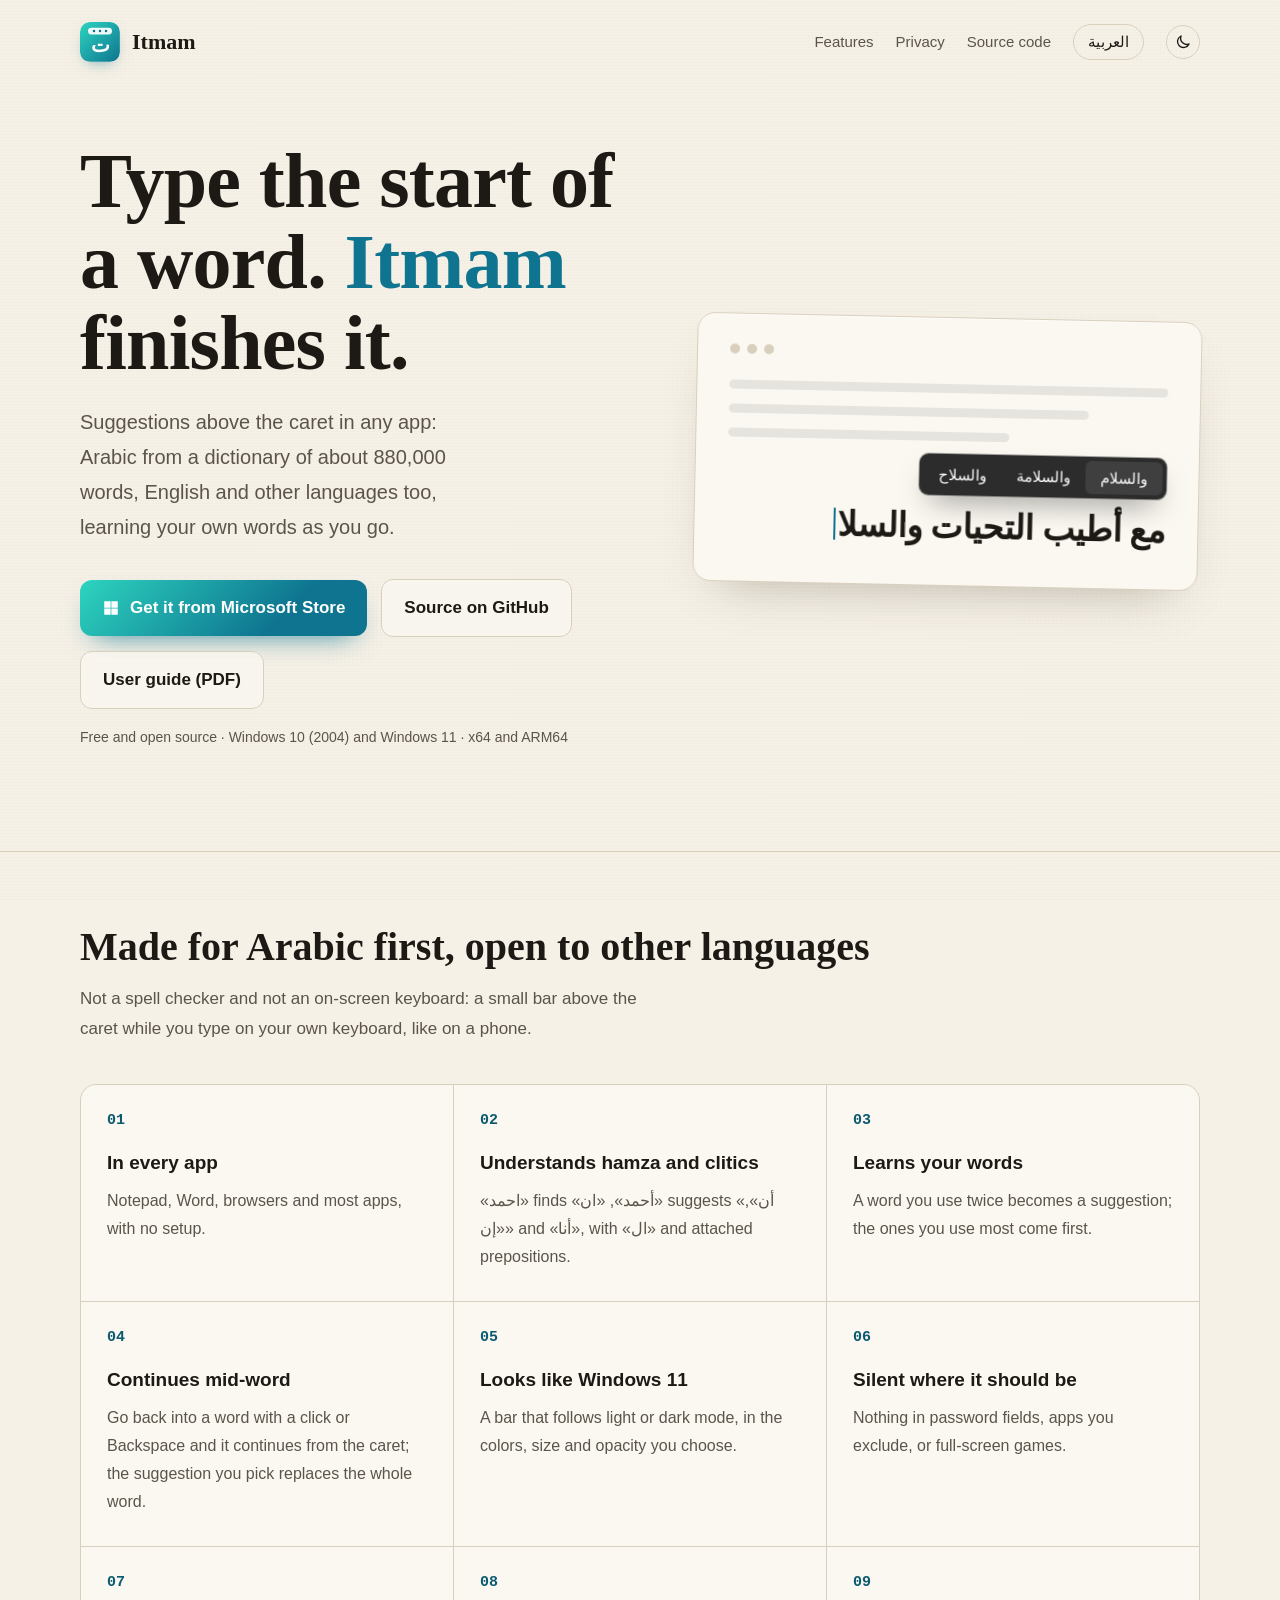
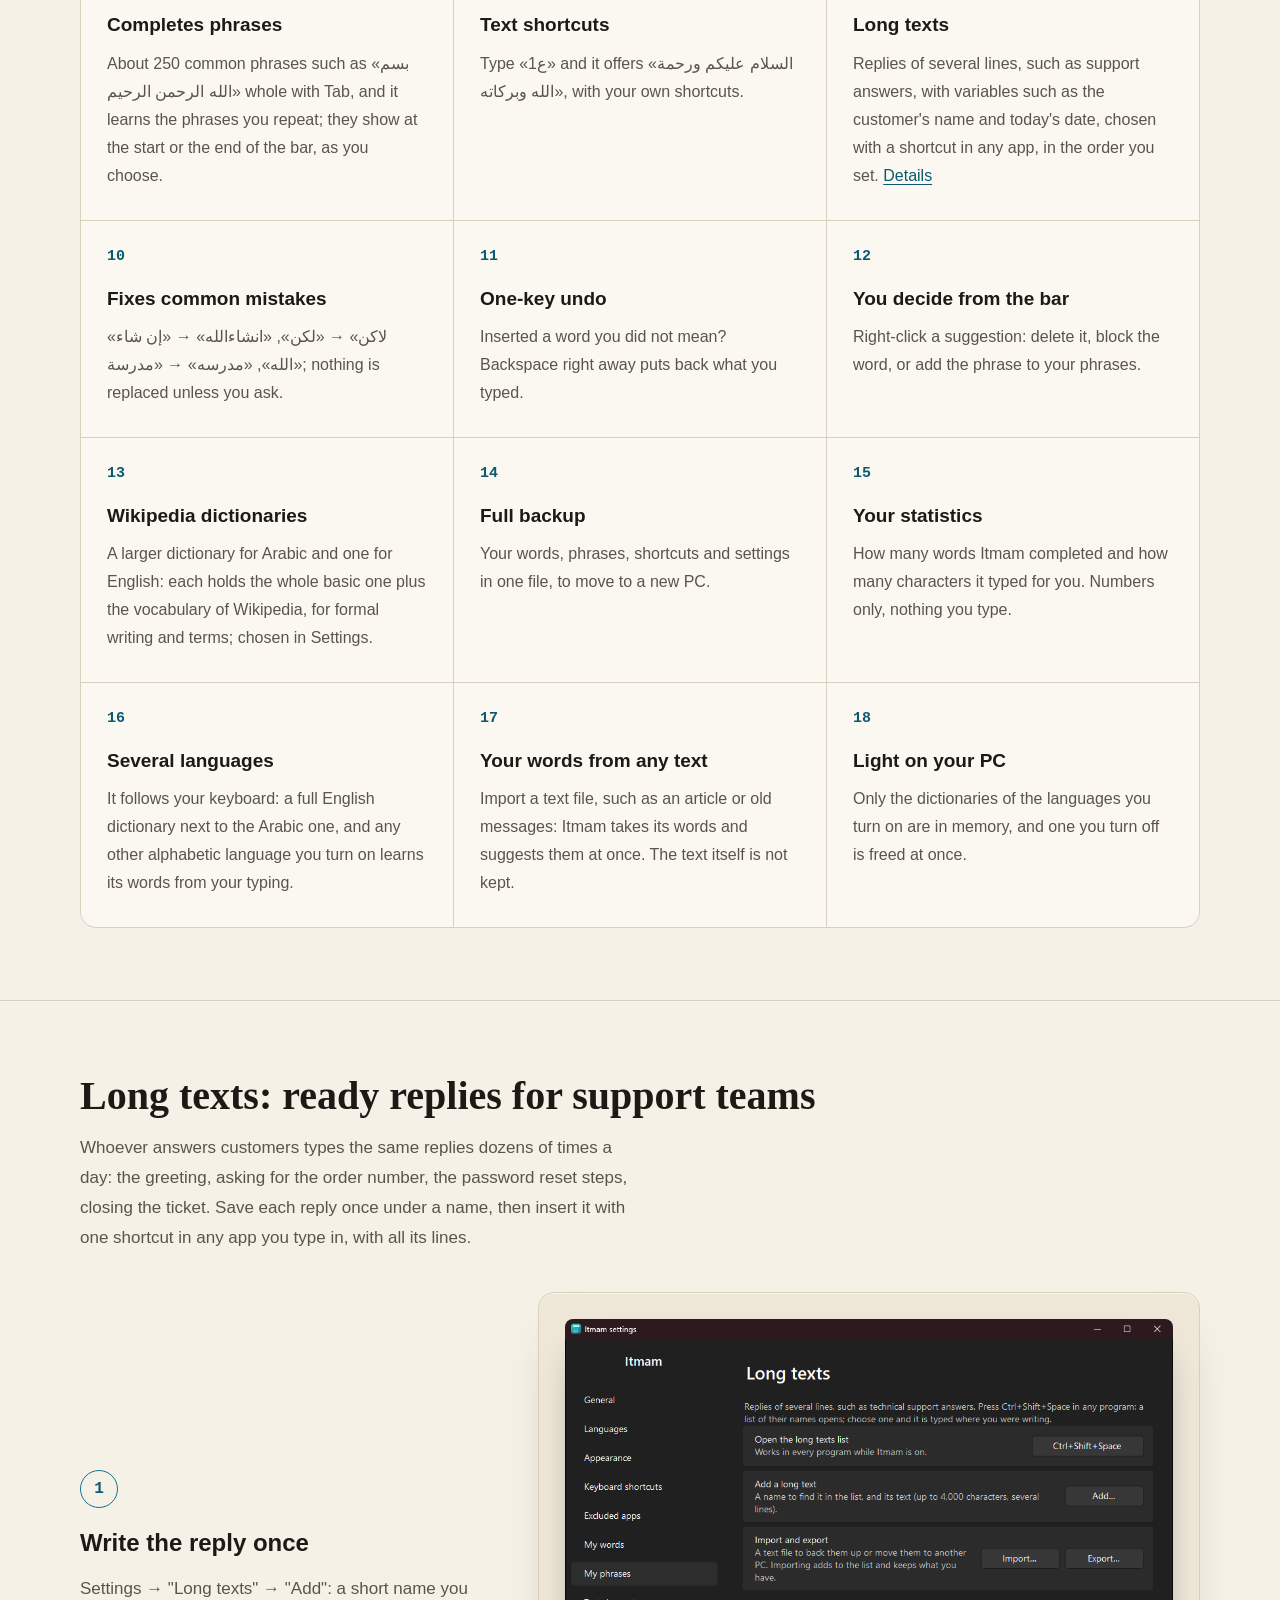
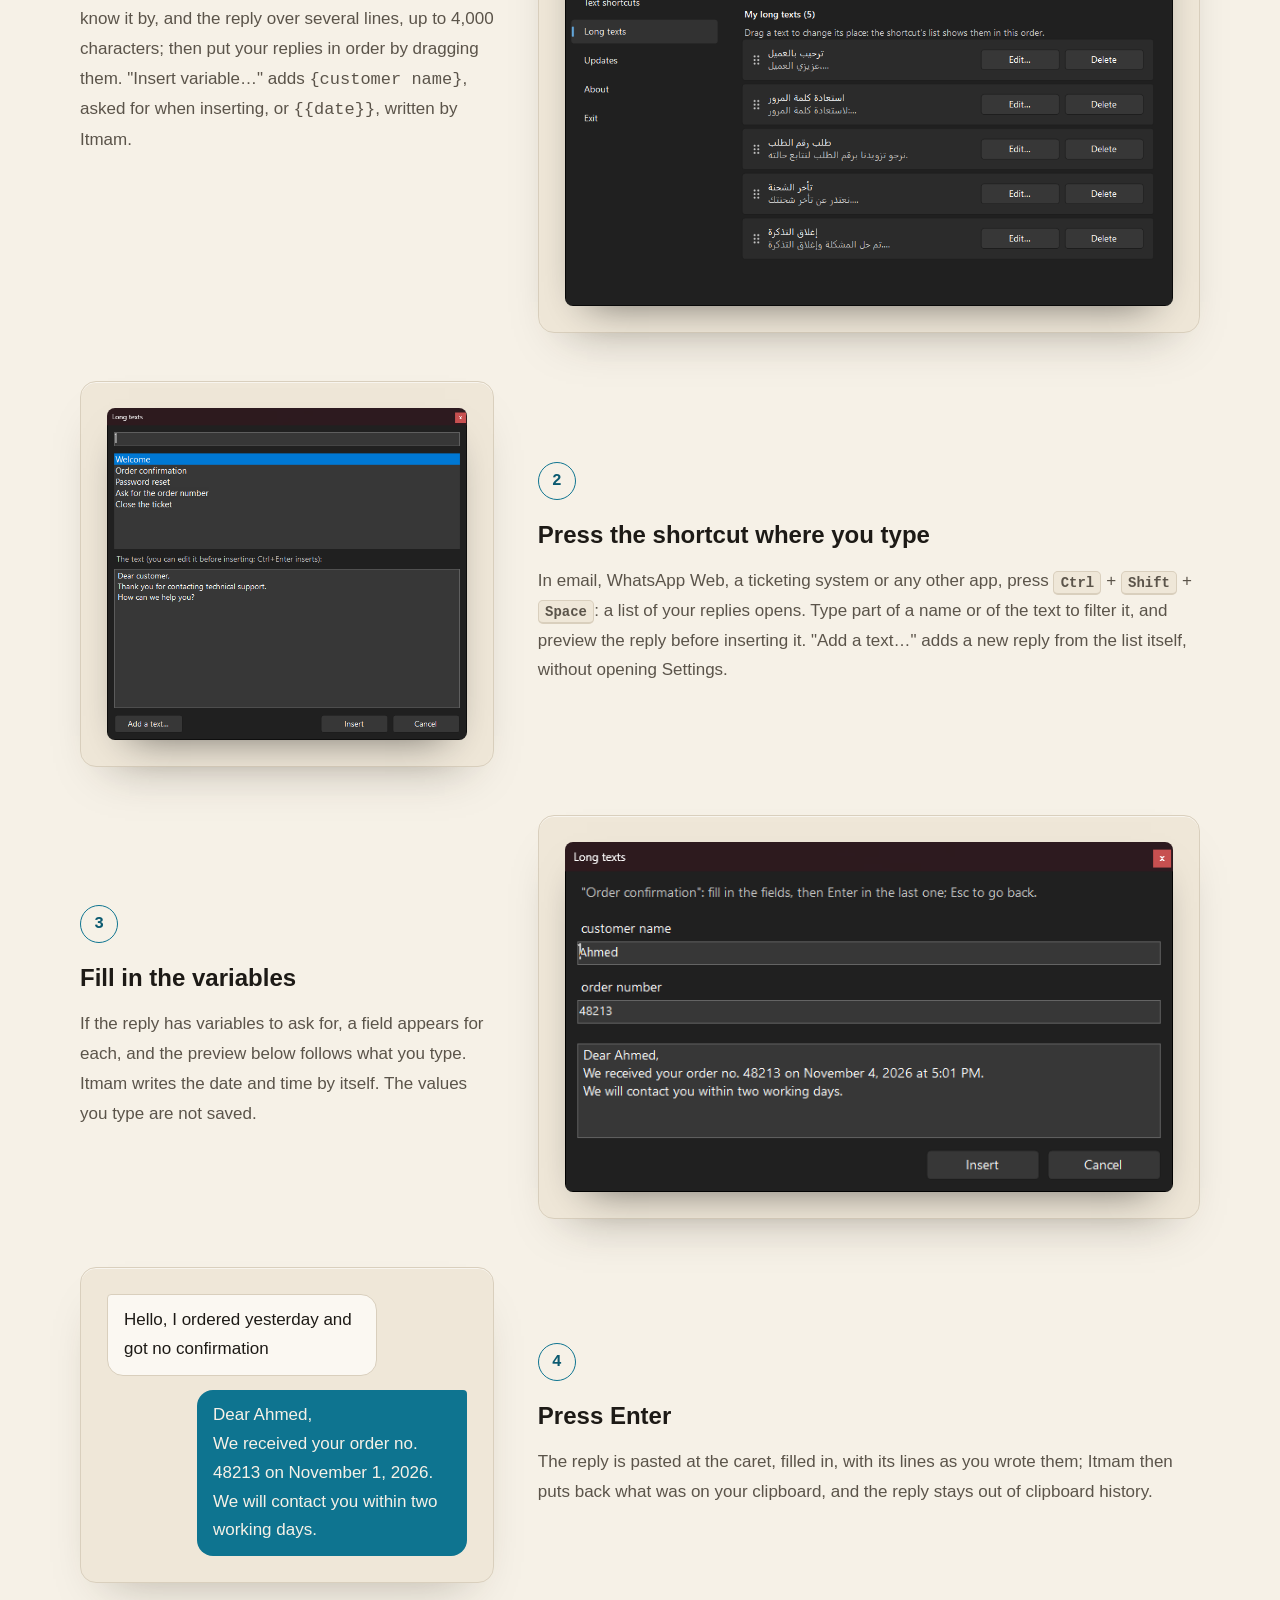
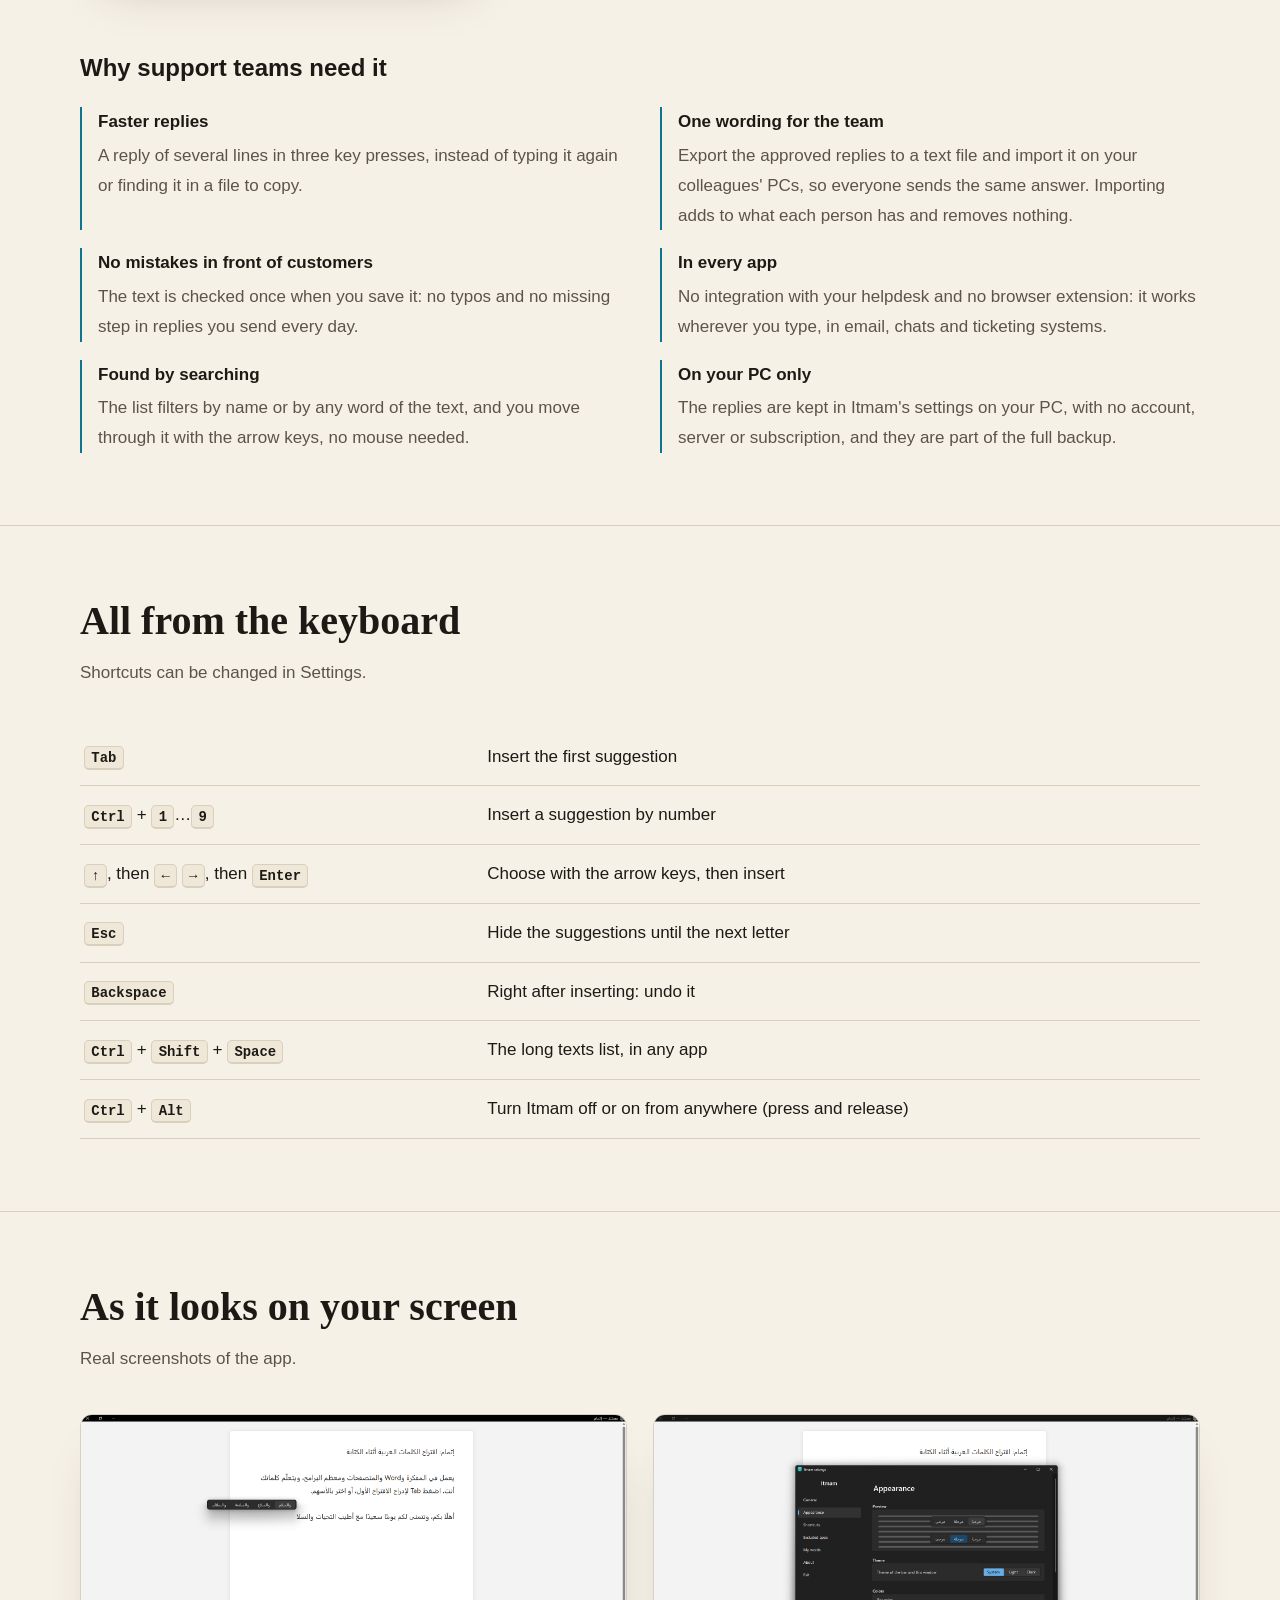
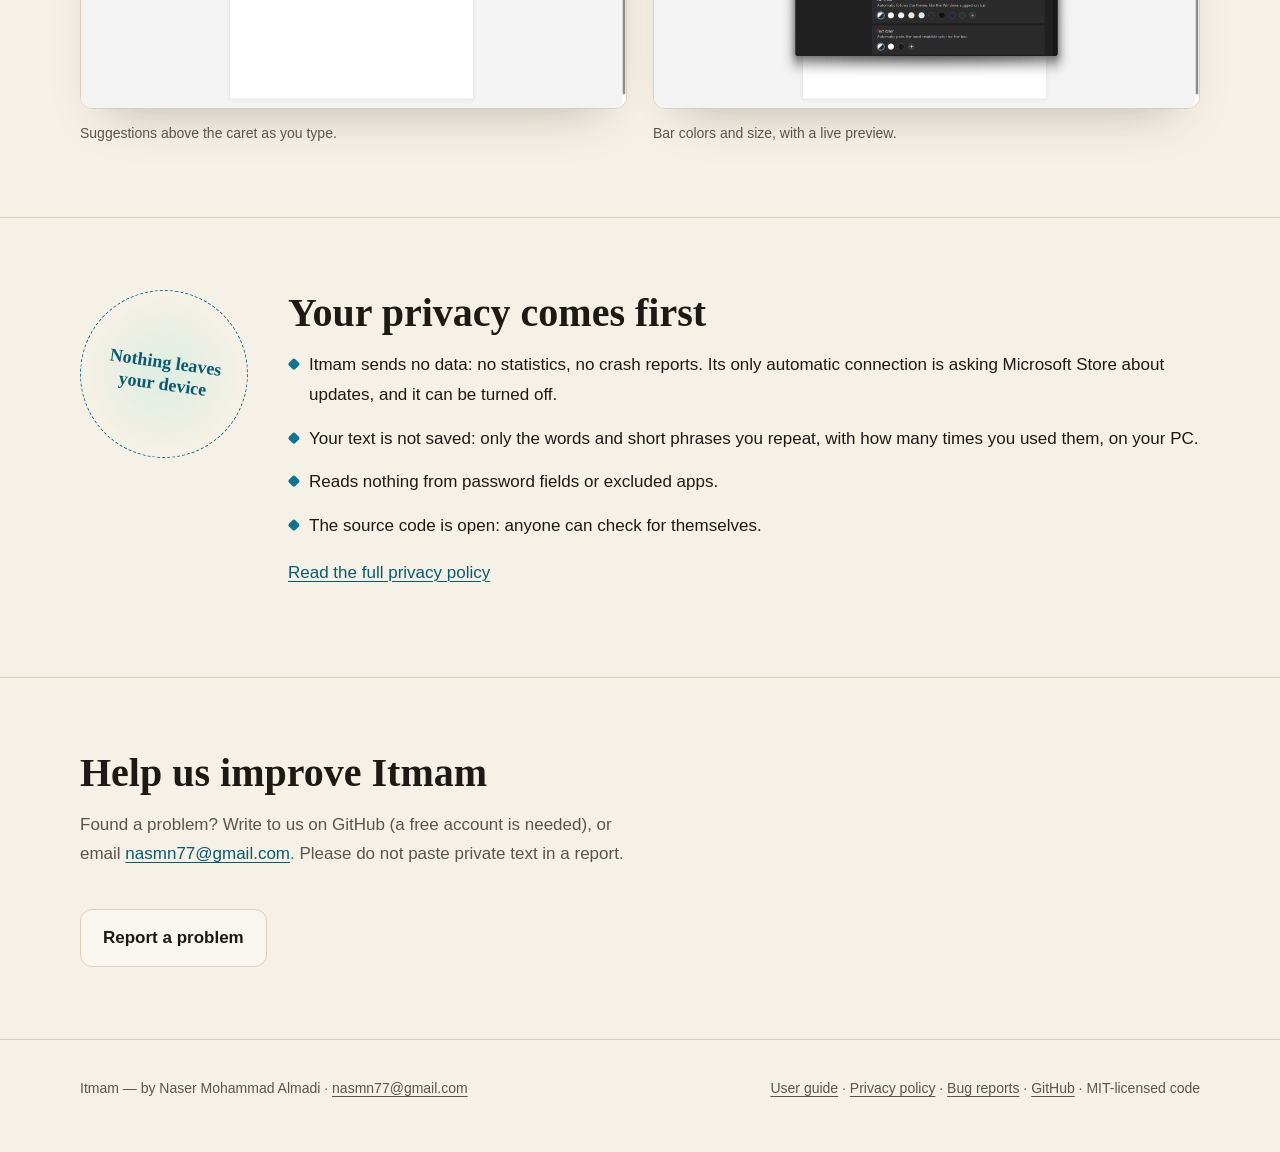
==== site/en/index.html @ 5a7dd125 "feat(app): a "Rate and review" button on the Updates and About pages One button opens the Store's ow" ====
<!doctype html>
<html lang="en" dir="ltr">
<head>
<meta charset="utf-8">
<meta name="viewport" content="width=device-width, initial-scale=1">
<title>Itmam — word suggestions as you type, in Arabic and English</title>
<meta name="description" content="Itmam suggests words above the caret as you type in any Windows app, in Arabic, English and other languages. Free, sends no data, open source.">
<meta name="color-scheme" content="light dark">
<meta name="referrer" content="no-referrer">
<link rel="icon" href="../assets/icon.svg" type="image/svg+xml">
<link rel="alternate" hreflang="ar" href="../">
<link rel="stylesheet" href="../assets/style.css">
<script>try{var t=localStorage.getItem("theme");if(t==="light"||t==="dark")document.documentElement.dataset.theme=t}catch(e){}</script>
<script src="../assets/theme.js" defer></script>
</head>
<body>

<header class="wrap top">
  <a class="brand" href="./"><img src="../assets/icon.svg" alt=""><b>Itmam</b></a>
  <nav aria-label="Sections">
    <a href="#features">Features</a>
    <a href="#privacy">Privacy</a>
    <a href="https://github.com/nasmn77/Itmam">Source code</a>
    <a class="lang" href="../" hreflang="ar" lang="ar">العربية</a>
    <button class="theme-toggle" type="button" data-theme-toggle><svg class="sun" viewBox="0 0 24 24" aria-hidden="true"><circle cx="12" cy="12" r="4.5" fill="none" stroke="currentColor" stroke-width="1.8"/><path stroke="currentColor" stroke-width="1.8" stroke-linecap="round" d="M12 2.5v2M12 19.5v2M2.5 12h2M19.5 12h2M5.3 5.3l1.4 1.4M17.3 17.3l1.4 1.4M5.3 18.7l1.4-1.4M17.3 6.7l1.4-1.4"/></svg><svg class="moon" viewBox="0 0 24 24" aria-hidden="true"><path fill="none" stroke="currentColor" stroke-width="1.8" stroke-linejoin="round" d="M20 14.5A8 8 0 0 1 9.5 4a8 8 0 1 0 10.5 10.5z"/></svg></button>
  </nav>
</header>

<main>
  <div class="wrap hero">
    <div>
      <h1 class="reveal d1">Type the start of a word. <em>Itmam</em> finishes it.</h1>
      <p class="lede reveal d2">Suggestions above the caret in any app: Arabic from a dictionary of about 880,000 words, English and other languages too, learning your own words as you go.</p>
      <div class="actions reveal d3">
        <a class="btn primary" href="https://apps.microsoft.com/detail/9P08F7KGRJB0" target="_blank" rel="noopener">
          <svg viewBox="0 0 24 24" aria-hidden="true"><path fill="currentColor" d="M3 3h8.5v8.5H3zm9.5 0H21v8.5h-8.5zM3 12.5h8.5V21H3zm9.5 0H21V21h-8.5z"/></svg>
          Get it from Microsoft Store
        </a>
        <a class="btn ghost" href="https://github.com/nasmn77/Itmam" target="_blank" rel="noopener">Source on GitHub</a>
        <a class="btn ghost" href="../assets/guide/itmam-guide-en.pdf" target="_blank" rel="noopener">User guide (PDF)</a>
      </div>
      <p class="note reveal d4">Free and open source · Windows 10 (2004) and Windows 11 · x64 and ARM64</p>
    </div>

    <div class="demo reveal d2" data-demo aria-hidden="true">
      <div class="demo-head"><i></i><i></i><i></i></div>
      <div class="demo-lines"><span></span><span></span><span></span></div>
      <div class="demo-text">
        <div class="bar"></div>
        <span class="typed"></span><span class="caret"></span>
      </div>
      <span class="key">Tab</span>
    </div>
  </div>

  <section id="features">
    <div class="wrap">
      <h2>Made for Arabic first, open to other languages</h2>
      <p class="section-lede">Not a spell checker and not an on-screen keyboard: a small bar above the caret while you type on your own keyboard, like on a phone.</p>
      <div class="features">
        <div class="feature"><span class="num">01</span><h3>In every app</h3><p>Notepad, Word, browsers and most apps, with no setup.</p></div>
        <div class="feature"><span class="num">02</span><h3>Understands hamza and clitics</h3><p>«احمد» finds «أحمد», «ان» suggests «أن», «إن» and «أنا», with «ال» and attached prepositions.</p></div>
        <div class="feature"><span class="num">03</span><h3>Learns your words</h3><p>A word you use twice becomes a suggestion; the ones you use most come first.</p></div>
        <div class="feature"><span class="num">04</span><h3>Continues mid-word</h3><p>Go back into a word with a click or Backspace and it continues from the caret; the suggestion you pick replaces the whole word.</p></div>
        <div class="feature"><span class="num">05</span><h3>Looks like Windows 11</h3><p>A bar that follows light or dark mode, in the colors, size and opacity you choose.</p></div>
        <div class="feature"><span class="num">06</span><h3>Silent where it should be</h3><p>Nothing in password fields, apps you exclude, or full-screen games.</p></div>
        <div class="feature"><span class="num">07</span><h3>Completes phrases</h3><p>About 250 common phrases such as «بسم الله الرحمن الرحيم» whole with Tab, and it learns the phrases you repeat; they show at the start or the end of the bar, as you choose.</p></div>
        <div class="feature"><span class="num">08</span><h3>Text shortcuts</h3><p>Type «ع1» and it offers «السلام عليكم ورحمة الله وبركاته», with your own shortcuts.</p></div>
        <div class="feature"><span class="num">09</span><h3>Long texts</h3><p>Replies of several lines, such as support answers, with variables such as the customer's name and today's date, chosen with a shortcut in any app, in the order you set. <a href="#long-phrases">Details</a></p></div>
        <div class="feature"><span class="num">10</span><h3>Fixes common mistakes</h3><p>«لاكن» → «لكن», «انشاءالله» → «إن شاء الله», «مدرسه» → «مدرسة»; nothing is replaced unless you ask.</p></div>
        <div class="feature"><span class="num">11</span><h3>One-key undo</h3><p>Inserted a word you did not mean? Backspace right away puts back what you typed.</p></div>
        <div class="feature"><span class="num">12</span><h3>You decide from the bar</h3><p>Right-click a suggestion: delete it, block the word, or add the phrase to your phrases.</p></div>
        <div class="feature"><span class="num">13</span><h3>Wikipedia dictionaries</h3><p>A larger dictionary for Arabic and one for English: each holds the whole basic one plus the vocabulary of Wikipedia, for formal writing and terms; chosen in Settings.</p></div>
        <div class="feature"><span class="num">14</span><h3>Full backup</h3><p>Your words, phrases, shortcuts and settings in one file, to move to a new PC.</p></div>
        <div class="feature"><span class="num">15</span><h3>Your statistics</h3><p>How many words Itmam completed and how many characters it typed for you. Numbers only, nothing you type.</p></div>
        <div class="feature"><span class="num">16</span><h3>Several languages</h3><p>It follows your keyboard: a full English dictionary next to the Arabic one, and any other alphabetic language you turn on learns its words from your typing.</p></div>
        <div class="feature"><span class="num">17</span><h3>Your words from any text</h3><p>Import a text file, such as an article or old messages: Itmam takes its words and suggests them at once. The text itself is not kept.</p></div>
        <div class="feature"><span class="num">18</span><h3>Light on your PC</h3><p>Only the dictionaries of the languages you turn on are in memory, and one you turn off is freed at once.</p></div>
      </div>
    </div>
  </section>

  <section id="long-phrases">
    <div class="wrap">
      <h2>Long texts: ready replies for support teams</h2>
      <p class="section-lede">Whoever answers customers types the same replies dozens of times a day: the greeting, asking for the order number, the password reset steps, closing the ticket. Save each reply once under a name, then insert it with one shortcut in any app you type in, with all its lines.</p>

      <ol class="lp-steps">
        <li class="lp-step">
          <a class="lp-visual" href="../assets/shots/en-longphrases-settings.png"><img src="../assets/shots/en-longphrases-settings.png" alt="The Long texts page in Itmam's settings, with five support replies" loading="lazy" width="926" height="893"></a>
          <div class="lp-text">
            <span class="num">1</span>
            <h3>Write the reply once</h3>
            <p>Settings → "Long texts" → "Add": a short name you know it by, and the reply over several lines, up to 4,000 characters; then put your replies in order by dragging them. "Insert variable…" adds <code>{customer name}</code>, asked for when inserting, or <code>{{date}}</code>, written by Itmam.</p>
          </div>
        </li>
        <li class="lp-step">
          <a class="lp-visual" href="../assets/shots/en-longphrases-list.png"><img src="../assets/shots/en-longphrases-list.png" alt="The long texts list with a search box, the selected reply's editable text, and Add a text, Insert and Cancel buttons" loading="lazy" width="642" height="592"></a>
          <div class="lp-text">
            <span class="num">2</span>
            <h3>Press the shortcut where you type</h3>
            <p>In email, WhatsApp Web, a ticketing system or any other app, press <kbd>Ctrl</kbd> + <kbd>Shift</kbd> + <kbd>Space</kbd>: a list of your replies opens. Type part of a name or of the text to filter it, and preview the reply before inserting it. "Add a text…" adds a new reply from the list itself, without opening Settings.</p>
          </div>
        </li>
        <li class="lp-step">
          <a class="lp-visual" href="../assets/shots/en-longphrases-fill.png"><img src="../assets/shots/en-longphrases-fill.png" alt="The reply's variable fields: customer name and order number, with a preview of the filled reply" loading="lazy" width="642" height="370"></a>
          <div class="lp-text">
            <span class="num">3</span>
            <h3>Fill in the variables</h3>
            <p>If the reply has variables to ask for, a field appears for each, and the preview below follows what you type. Itmam writes the date and time by itself. The values you type are not saved.</p>
          </div>
        </li>
        <li class="lp-step">
          <div class="lp-visual lp-chat" aria-label="Example: the order confirmation inserted in a chat with a customer" role="img">
            <div class="msg them">Hello, I ordered yesterday and got no confirmation</div>
            <div class="msg me">Dear Ahmed,<br>We received your order no. 48213 on November 1, 2026.<br>We will contact you within two working days.</div>
          </div>
          <div class="lp-text">
            <span class="num">4</span>
            <h3>Press Enter</h3>
            <p>The reply is pasted at the caret, filled in, with its lines as you wrote them; Itmam then puts back what was on your clipboard, and the reply stays out of clipboard history.</p>
          </div>
        </li>
      </ol>

      <h3 class="lp-subhead">Why support teams need it</h3>
      <ul class="lp-benefits">
        <li><b>Faster replies</b>A reply of several lines in three key presses, instead of typing it again or finding it in a file to copy.</li>
        <li><b>One wording for the team</b>Export the approved replies to a text file and import it on your colleagues' PCs, so everyone sends the same answer. Importing adds to what each person has and removes nothing.</li>
        <li><b>No mistakes in front of customers</b>The text is checked once when you save it: no typos and no missing step in replies you send every day.</li>
        <li><b>In every app</b>No integration with your helpdesk and no browser extension: it works wherever you type, in email, chats and ticketing systems.</li>
        <li><b>Found by searching</b>The list filters by name or by any word of the text, and you move through it with the arrow keys, no mouse needed.</li>
        <li><b>On your PC only</b>The replies are kept in Itmam's settings on your PC, with no account, server or subscription, and they are part of the full backup.</li>
      </ul>
    </div>
  </section>

  <section>
    <div class="wrap">
      <h2>All from the keyboard</h2>
      <p class="section-lede">Shortcuts can be changed in Settings.</p>
      <table class="keys">
        <tr><td><kbd>Tab</kbd></td><td>Insert the first suggestion</td></tr>
        <tr><td><kbd>Ctrl</kbd> + <kbd>1</kbd>…<kbd>9</kbd></td><td>Insert a suggestion by number</td></tr>
        <tr><td><kbd>↑</kbd>, then <kbd>←</kbd> <kbd>→</kbd>, then <kbd>Enter</kbd></td><td>Choose with the arrow keys, then insert</td></tr>
        <tr><td><kbd>Esc</kbd></td><td>Hide the suggestions until the next letter</td></tr>
        <tr><td><kbd>Backspace</kbd></td><td>Right after inserting: undo it</td></tr>
        <tr><td><kbd>Ctrl</kbd> + <kbd>Shift</kbd> + <kbd>Space</kbd></td><td>The long texts list, in any app</td></tr>
        <tr><td><kbd>Ctrl</kbd> + <kbd>Alt</kbd></td><td>Turn Itmam off or on from anywhere (press and release)</td></tr>
      </table>
    </div>
  </section>

  <section>
    <div class="wrap">
      <h2>As it looks on your screen</h2>
      <p class="section-lede">Real screenshots of the app.</p>
      <div class="shots">
        <figure><img src="../assets/shots/en-suggestions.png" alt="The suggestion bar above the caret in a text editor" loading="lazy" width="1920" height="1032"><figcaption>Suggestions above the caret as you type.</figcaption></figure>
        <figure><img src="../assets/shots/en-appearance.png" alt="The Appearance page in Itmam's settings" loading="lazy" width="1920" height="1032"><figcaption>Bar colors and size, with a live preview.</figcaption></figure>
      </div>
    </div>
  </section>

  <section id="privacy">
    <div class="wrap privacy-band">
      <div class="seal">Nothing leaves your device</div>
      <div>
        <h2>Your privacy comes first</h2>
        <ul class="checks">
          <li>Itmam sends no data: no statistics, no crash reports. Its only automatic connection is asking Microsoft Store about updates, and it can be turned off.</li>
          <li>Your text is not saved: only the words and short phrases you repeat, with how many times you used them, on your PC.</li>
          <li>Reads nothing from password fields or excluded apps.</li>
          <li>The source code is open: anyone can check for themselves.</li>
        </ul>
        <p><a href="privacy.html">Read the full privacy policy</a></p>
      </div>
    </div>
  </section>
  <section id="feedback">
    <div class="wrap">
      <h2>Help us improve Itmam</h2>
      <p class="section-lede">Found a problem? Write to us on GitHub (a free account is needed), or email <a href="mailto:nasmn77@gmail.com">nasmn77@gmail.com</a>. Please do not paste private text in a report.</p>
      <div class="actions">
        <a class="btn ghost" href="https://github.com/nasmn77/Itmam/issues/new?template=bug.yml" target="_blank" rel="noopener">Report a problem</a>
      </div>
    </div>
  </section>

</main>

<footer>
  <div class="wrap">
    <span>Itmam — by Naser Mohammad Almadi · <a href="mailto:nasmn77@gmail.com">nasmn77@gmail.com</a></span>
    <span><a href="../assets/guide/itmam-guide-en.pdf">User guide</a> · <a href="privacy.html">Privacy policy</a> · <a href="https://github.com/nasmn77/Itmam/issues">Bug reports</a> · <a href="https://github.com/nasmn77/Itmam">GitHub</a> · MIT-licensed code</span>
  </div>
</footer>

<script src="../assets/demo.js" defer></script>
<a class="to-top" href="#" aria-label="Back to top" title="Back to top"><svg viewBox="0 0 24 24" aria-hidden="true"><path fill="none" stroke="currentColor" stroke-width="2" stroke-linecap="round" stroke-linejoin="round" d="M12 19V5M5.5 11.5 12 5l6.5 6.5"/></svg></a>
<script src="../assets/top.js" defer></script>
</body>
</html>
---- site/assets/style.css ----
/* Itmam website. No web fonts, no external requests, no cookies: the fonts are the ones Windows
   (and other systems) already have. Arabic-first: logical properties everywhere, so the same CSS
   serves the RTL Arabic pages and the LTR English pages. */

:root {
  --paper: #f6f1e7;
  --paper-2: #efe7d8;
  --ink: #1d1a16;
  --ink-soft: #5b544a;
  --rule: #d9cfbd;
  --teal: #0e7490;
  --teal-bright: #2dd4bf;
  --teal-ink: #0b5a70;
  --bar: #2c2c2c;
  --bar-text: #fff;
  --bar-pick: rgba(255, 255, 255, .09);
  --card: #fbf8f2;
  --shadow: 0 1px 0 rgba(255, 255, 255, .6) inset, 0 24px 48px -28px rgba(46, 36, 20, .35);

  --display: "Sakkal Majalla", "Arabic Typesetting", "Geeza Pro", "Noto Naskh Arabic", "Traditional Arabic", serif;
  --body: "Segoe UI Variable Text", "Segoe UI", "Noto Sans Arabic", "Geeza Pro", Tahoma, sans-serif;
  --latin-display: "Sitka Heading", "Sitka Text", Georgia, "Times New Roman", serif;
  --mono: "Cascadia Mono", Consolas, "Courier New", monospace;
}

/* Dark: the system's choice unless the visitor picked light with the theme button, or picked dark. */
@media (prefers-color-scheme: dark) {
  :root:not([data-theme="light"]) {
    --paper: #12100d;
    --paper-2: #1a1713;
    --ink: #f1eadc;
    --ink-soft: #b3aa9b;
    --rule: #34302a;
    --teal: #2dd4bf;
    --teal-ink: #5eead4;
    --card: #1c1915;
    --shadow: 0 0 0 1px rgba(255, 255, 255, .04), 0 28px 60px -30px rgba(0, 0, 0, .9);
  }
}

:root[data-theme="dark"] {
  --paper: #12100d;
  --paper-2: #1a1713;
  --ink: #f1eadc;
  --ink-soft: #b3aa9b;
  --rule: #34302a;
  --teal: #2dd4bf;
  --teal-ink: #5eead4;
  --card: #1c1915;
  --shadow: 0 0 0 1px rgba(255, 255, 255, .04), 0 28px 60px -30px rgba(0, 0, 0, .9);
}

* { box-sizing: border-box; }

html { -webkit-text-size-adjust: 100%; scroll-behavior: smooth; }

body {
  margin: 0;
  background:
    radial-gradient(1200px 520px at 85% -10%, color-mix(in srgb, var(--teal-bright) 14%, transparent), transparent 70%),
    radial-gradient(900px 500px at -10% 110%, color-mix(in srgb, var(--teal) 10%, transparent), transparent 70%),
    var(--paper);
  color: var(--ink);
  font: 17px/1.75 var(--body);
  min-height: 100vh;
}

/* Paper grain, drawn with gradients (no image request). */
body::before {
  content: "";
  position: fixed;
  inset: 0;
  pointer-events: none;
  opacity: .5;
  background-image:
    repeating-linear-gradient(0deg, rgba(120, 100, 70, .035) 0 1px, transparent 1px 3px),
    repeating-linear-gradient(90deg, rgba(120, 100, 70, .025) 0 1px, transparent 1px 4px);
  mix-blend-mode: multiply;
}

@media (prefers-color-scheme: dark) { :root:not([data-theme="light"]) body::before { opacity: .25; mix-blend-mode: screen; } }
:root[data-theme="dark"] body::before { opacity: .25; mix-blend-mode: screen; }

a { color: var(--teal-ink); text-underline-offset: .2em; text-decoration-thickness: 1px; }
a:hover { text-decoration-thickness: 2px; }
:focus-visible { outline: 2px solid var(--teal); outline-offset: 3px; border-radius: 4px; }

.wrap { width: min(1120px, 100% - 40px); margin-inline: auto; position: relative; }

/* ---------- header ---------- */

.top {
  display: flex;
  align-items: center;
  justify-content: space-between;
  gap: 16px;
  padding-block: 22px;
}

.brand { display: flex; align-items: center; gap: 12px; color: inherit; text-decoration: none; }
.brand img { width: 40px; height: 40px; border-radius: 10px; box-shadow: 0 6px 16px -8px rgba(14, 116, 144, .7); }
.brand b { font: 700 30px/1 var(--display); letter-spacing: 0; }
:lang(en) .brand b { font: 600 22px/1 var(--latin-display); }

.top nav { display: flex; gap: 22px; align-items: center; font-size: 15px; }
.top nav a { color: var(--ink-soft); text-decoration: none; }
.top nav a:hover { color: var(--ink); }
.theme-toggle {
  display: inline-grid;
  place-items: center;
  width: 34px;
  height: 34px;
  padding: 0;
  border: 1px solid var(--rule);
  border-radius: 999px;
  background: transparent;
  color: var(--ink);
  cursor: pointer;
}
.theme-toggle:hover { background: var(--paper-2); }
.theme-toggle:focus-visible { outline: 2px solid var(--teal); outline-offset: 2px; }
.theme-toggle svg { width: 18px; height: 18px; }
/* The icon shows the mode a click switches to: a moon in light mode, a sun in dark mode. */
.theme-toggle .sun { display: none; }
@media (prefers-color-scheme: dark) {
  :root:not([data-theme="light"]) .theme-toggle .sun { display: block; }
  :root:not([data-theme="light"]) .theme-toggle .moon { display: none; }
}
:root[data-theme="dark"] .theme-toggle .sun { display: block; }
:root[data-theme="dark"] .theme-toggle .moon { display: none; }

.top nav .lang {
  border: 1px solid var(--rule);
  border-radius: 999px;
  padding: 4px 14px;
  color: var(--ink);
}

/* ---------- hero ---------- */

.hero {
  display: grid;
  grid-template-columns: 1.05fr .95fr;
  gap: 56px;
  align-items: center;
  padding-block: 56px 88px;
}

.eyebrow {
  display: inline-flex;
  align-items: center;
  gap: 10px;
  color: var(--teal-ink);
  font-size: 14px;
  letter-spacing: .02em;
  margin: 0 0 18px;
}
.eyebrow::before { content: ""; width: 28px; height: 1px; background: currentColor; }

h1 {
  font: 700 clamp(56px, 8.5vw, 104px)/1.02 var(--display);
  margin: 0 0 22px;
  letter-spacing: 0;
}
:lang(en) h1 { font: 600 clamp(44px, 6.4vw, 78px)/1.04 var(--latin-display); letter-spacing: -.01em; }
h1 em { font-style: normal; color: var(--teal); }

.lede { font-size: 20px; color: var(--ink-soft); max-width: 34ch; margin: 0 0 34px; }

.actions { display: flex; flex-wrap: wrap; gap: 14px; align-items: center; }

.btn {
  display: inline-flex;
  align-items: center;
  gap: 10px;
  padding: 13px 22px;
  border-radius: 12px;
  font-weight: 600;
  text-decoration: none;
  transition: transform .15s ease, box-shadow .2s ease, background .2s ease;
}
.btn:hover { transform: translateY(-1px); }
.btn.primary {
  color: #fff;
  background: linear-gradient(135deg, var(--teal-bright), #0e7490 70%);
  box-shadow: 0 12px 28px -14px rgba(14, 116, 144, .9);
}
.btn.ghost { color: var(--ink); border: 1px solid var(--rule); background: color-mix(in srgb, var(--card) 70%, transparent); }
.btn svg { width: 18px; height: 18px; flex: none; }

.note { margin-top: 16px; font-size: 14px; color: var(--ink-soft); }

/* ---------- the live demo ---------- */

.demo {
  position: relative;
  background: var(--card);
  border: 1px solid var(--rule);
  border-radius: 18px;
  box-shadow: var(--shadow);
  padding: 30px 32px 36px;
  transform: rotate(-1.2deg);
}
:lang(en) .demo { transform: rotate(1.2deg); }

.demo-head { display: flex; gap: 7px; margin-bottom: 26px; }
.demo-head i { width: 10px; height: 10px; border-radius: 50%; background: var(--rule); }

.demo-lines span {
  display: block;
  height: 9px;
  margin-bottom: 15px;
  border-radius: 5px;
  background: color-mix(in srgb, var(--ink) 9%, transparent);
}
.demo-lines span:nth-child(2) { width: 82%; }
.demo-lines span:nth-child(3) { width: 64%; }

.demo-text {
  position: relative;
  margin-top: 64px;
  font: 600 34px/1.3 var(--display);
  direction: rtl;
  text-align: right;
  min-height: 1.3em;
  white-space: nowrap;
}
.typed { color: var(--ink); }
.caret {
  display: inline-block;
  width: 2px;
  height: .95em;
  margin-inline-start: 2px;
  vertical-align: -.12em;
  background: var(--teal);
  animation: blink 1.05s steps(1) infinite;
}
@keyframes blink { 50% { opacity: 0; } }

/* The suggestion bar: same proportions as the app (no dividers, first item softly highlighted). */
.bar {
  position: absolute;
  inset-block-end: calc(100% + 10px);
  inset-inline-start: 0;
  display: flex;
  direction: rtl;
  padding: 4px;
  border-radius: 9px;
  background: var(--bar);
  box-shadow: 0 0 0 1px rgba(0, 0, 0, .35), 0 14px 30px -12px rgba(0, 0, 0, .55);
  font: 15px/1 var(--body);
  color: var(--bar-text);
  opacity: 0;
  transform: translateY(6px) scale(.98);
  transition: opacity .18s ease, transform .18s ease;
}
.bar.show { opacity: 1; transform: none; }
.bar span { padding: 9px 15px; border-radius: 6px; }
.bar span:first-child { background: var(--bar-pick); }
.bar span.picked { background: color-mix(in srgb, var(--teal-bright) 45%, transparent); }

.key {
  position: absolute;
  inset-block-end: 14px;
  inset-inline-end: 18px;
  font: 600 13px/1 var(--mono);
  color: var(--ink-soft);
  border: 1px solid var(--rule);
  border-block-end-width: 3px;
  border-radius: 7px;
  padding: 7px 10px;
  opacity: 0;
  transition: opacity .15s ease, transform .1s ease;
}
.key.on { opacity: 1; transform: translateY(2px); border-block-end-width: 1px; }

/* ---------- sections ---------- */

section { padding-block: 72px; border-top: 1px solid var(--rule); }

h2 {
  font: 700 clamp(36px, 4.6vw, 52px)/1.1 var(--display);
  margin: 0 0 14px;
}
:lang(en) h2 { font: 600 clamp(30px, 3.6vw, 40px)/1.15 var(--latin-display); }
.section-lede { color: var(--ink-soft); max-width: 60ch; margin: 0 0 40px; }

.features {
  display: grid;
  grid-template-columns: repeat(3, 1fr);
  gap: 1px;
  background: var(--rule);
  border: 1px solid var(--rule);
  border-radius: 16px;
  overflow: hidden;
}
.feature { background: var(--card); padding: 28px 26px 30px; }
.feature .num {
  font: 700 15px/1 var(--mono);
  color: var(--teal-ink);
  display: block;
  margin-bottom: 18px;
}
.feature h3 { font-size: 19px; margin: 0 0 8px; }
.feature p { margin: 0; color: var(--ink-soft); font-size: 16px; }

kbd {
  font: 600 .82em/1 var(--mono);
  border: 1px solid var(--rule);
  border-block-end-width: 2px;
  border-radius: 5px;
  padding: .18em .45em;
  background: var(--paper-2);
  white-space: nowrap;
}

/* privacy band */
.privacy-band {
  display: grid;
  grid-template-columns: auto 1fr;
  gap: 40px;
  align-items: start;
}
.seal {
  width: 168px;
  height: 168px;
  border-radius: 50%;
  display: grid;
  place-items: center;
  text-align: center;
  border: 1.5px dashed var(--teal);
  color: var(--teal-ink);
  font: 700 26px/1.15 var(--display);
  padding: 18px;
  transform: rotate(-8deg);
  background: radial-gradient(circle, color-mix(in srgb, var(--teal-bright) 12%, transparent), transparent 70%);
}
:lang(en) .seal { font: 600 18px/1.2 var(--latin-display); transform: rotate(8deg); }
.checks { list-style: none; margin: 0; padding: 0; display: grid; gap: 14px; }
.checks li { display: flex; gap: 12px; align-items: baseline; }
.checks li::before {
  content: "";
  flex: none;
  width: 9px;
  height: 9px;
  border-radius: 2px;
  background: var(--teal);
  transform: rotate(45deg) translateY(-2px);
}

/* screenshots */
.shots { display: grid; grid-template-columns: 1fr 1fr; gap: 26px; }
.shots figure { margin: 0; }
.shots img {
  width: 100%;
  height: auto;
  display: block;
  border-radius: 12px;
  border: 1px solid var(--rule);
  box-shadow: var(--shadow);
}
.shots figcaption { font-size: 14px; color: var(--ink-soft); margin-top: 12px; }

/* long phrases: one row per step, picture beside the text, alternating sides */
.lp-steps {
  list-style: none;
  margin: 0 0 64px;
  padding: 0;
  display: grid;
  gap: 48px;
}
.lp-step {
  display: grid;
  grid-template-columns: minmax(0, 1fr) minmax(0, 1.6fr);
  gap: 44px;
  align-items: center;
}
.lp-step .lp-visual { order: 2; }
.lp-step:nth-child(even) .lp-visual { order: 0; }
.lp-step .num {
  display: inline-grid;
  place-items: center;
  width: 38px;
  height: 38px;
  border-radius: 50%;
  border: 1px solid var(--teal);
  font: 700 16px/1 var(--mono);
  color: var(--teal-ink);
}
.lp-step h3 { font-size: 24px; margin: 14px 0 10px; }
.lp-step p { margin: 0; color: var(--ink-soft); }
.lp-visual {
  display: grid;
  place-items: center;
  padding: 26px;
  border-radius: 16px;
  border: 1px solid var(--rule);
  background: var(--paper-2);
  box-shadow: var(--shadow);
}
.lp-visual img {
  max-width: 100%;
  height: auto;
  border-radius: 8px;
  box-shadow: 0 18px 40px -22px rgba(0, 0, 0, .6);
}
.lp-chat {
  justify-items: stretch;
  align-content: center;
  gap: 14px;
  min-height: 280px;
}
.lp-chat .msg {
  max-width: 75%;
  padding: 11px 16px;
  border-radius: 16px;
  line-height: 1.7;
}
.lp-chat .them {
  justify-self: start;
  background: var(--card);
  border: 1px solid var(--rule);
  border-start-start-radius: 4px;
}
.lp-chat .me {
  justify-self: end;
  background: var(--teal);
  color: var(--paper);
  border-start-end-radius: 4px;
}
.lp-subhead { font-size: 24px; margin: 0 0 18px; }
.lp-benefits {
  list-style: none;
  margin: 0;
  padding: 0;
  display: grid;
  grid-template-columns: repeat(2, 1fr);
  gap: 18px 40px;
}
.lp-benefits li { color: var(--ink-soft); padding-inline-start: 16px; border-inline-start: 2px solid var(--teal); }
.lp-benefits b { display: block; color: var(--ink); margin-bottom: 4px; }

/* shortcuts table */
.keys { width: 100%; border-collapse: collapse; }
.keys td { padding: 14px 4px; border-bottom: 1px solid var(--rule); vertical-align: top; }
.keys td:first-child { width: 36%; }

/* back to top */
.to-top {
  position: fixed;
  inset-block-end: 24px;
  inset-inline-end: 24px;
  z-index: 20;
  display: grid;
  place-items: center;
  width: 46px;
  height: 46px;
  border-radius: 50%;
  border: 1px solid var(--rule);
  background: var(--card);
  color: var(--teal-ink);
  box-shadow: var(--shadow);
  transition: opacity .2s, transform .2s;
}
.to-top:hover { transform: translateY(-2px); }
.to-top:focus-visible { outline: 2px solid var(--teal); outline-offset: 2px; }
.to-top svg { width: 22px; height: 22px; }
.to-top.away { opacity: 0; pointer-events: none; transform: translateY(8px); }

/* footer */
footer { border-top: 1px solid var(--rule); padding-block: 36px 52px; color: var(--ink-soft); font-size: 14px; }
footer .wrap { display: flex; flex-wrap: wrap; justify-content: space-between; gap: 16px; }
footer a { color: var(--ink-soft); }

/* ---------- privacy page ---------- */

.doc { max-width: 760px; padding-block: 40px 80px; }
.doc h1 { font-size: clamp(48px, 7vw, 76px); margin-bottom: 8px; }
:lang(en) .doc h1 { font-size: clamp(38px, 5vw, 56px); }
.doc .effective { color: var(--ink-soft); margin: 0 0 36px; }
.doc .promise {
  font-size: 21px;
  border-inline-start: 3px solid var(--teal);
  padding-inline-start: 20px;
  margin: 0 0 44px;
}
.doc h2 { font-size: clamp(30px, 3.6vw, 38px); margin: 48px 0 10px; }
:lang(en) .doc h2 { font-size: clamp(24px, 2.6vw, 30px); }
.doc ul { padding-inline-start: 22px; }
.doc li { margin-bottom: 10px; }
.doc li::marker { color: var(--teal); }
.doc code { font: .88em var(--mono); background: var(--paper-2); padding: .1em .35em; border-radius: 4px; overflow-wrap: anywhere; }

/* ---------- entrance ---------- */

.reveal { animation: rise .7s cubic-bezier(.2, .7, .2, 1) both; }
.reveal.d1 { animation-delay: .08s; }
.reveal.d2 { animation-delay: .16s; }
.reveal.d3 { animation-delay: .24s; }
.reveal.d4 { animation-delay: .36s; }
@keyframes rise { from { opacity: 0; transform: translateY(14px); } }

@media (prefers-reduced-motion: reduce) {
  *, *::before, *::after { animation: none !important; transition: none !important; scroll-behavior: auto !important; }
}

/* ---------- small screens ---------- */

@media (max-width: 860px) {
  .hero { grid-template-columns: 1fr; gap: 44px; padding-block: 28px 64px; }
  .features { grid-template-columns: 1fr; }
  .shots { grid-template-columns: 1fr; }
  .lp-step, .lp-benefits { grid-template-columns: minmax(0, 1fr); gap: 22px; }
  .lp-step .lp-visual, .lp-step:nth-child(even) .lp-visual { order: 0; }
  .lp-visual { padding: 14px; }
  .privacy-band { grid-template-columns: 1fr; }
  .seal { width: 140px; height: 140px; }
  .top nav a:not(.lang) { display: none; }
  .demo { transform: none !important; padding: 24px 20px 30px; }
  .demo-text { font-size: 28px; }
}
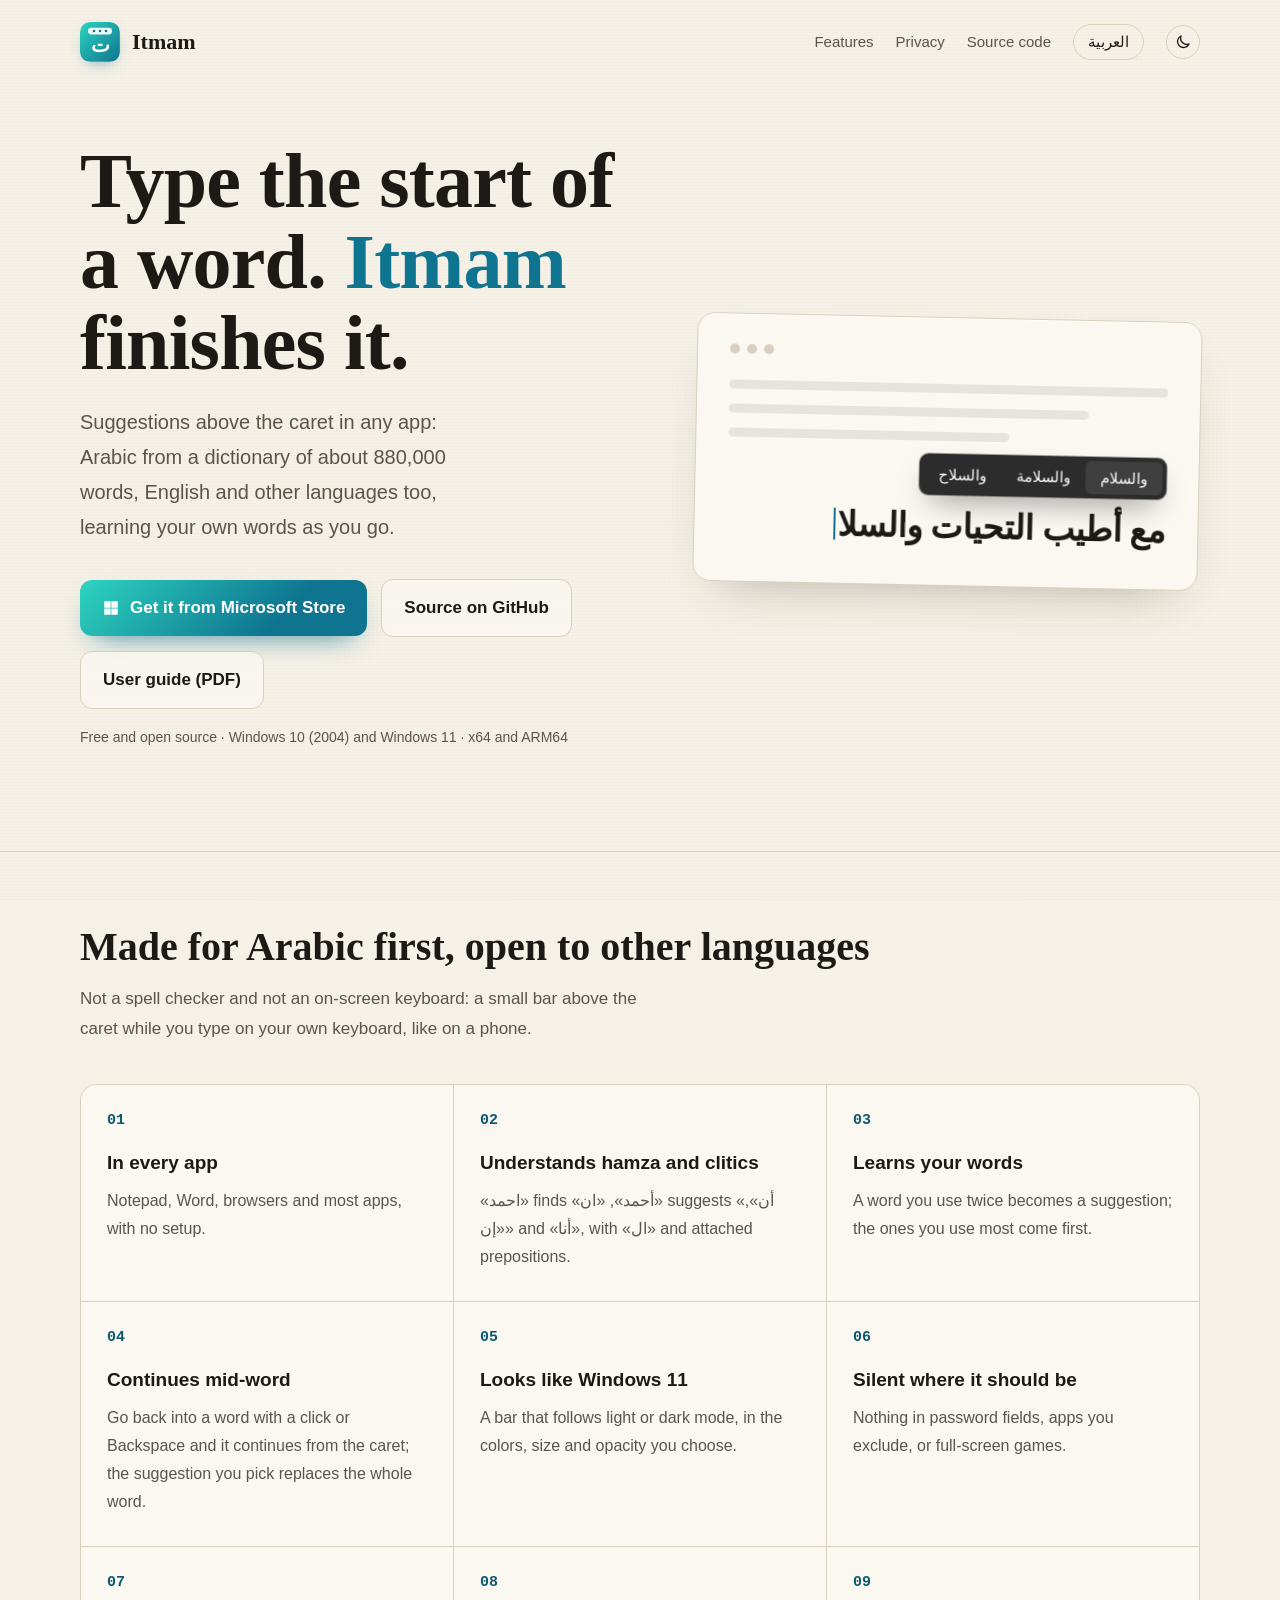
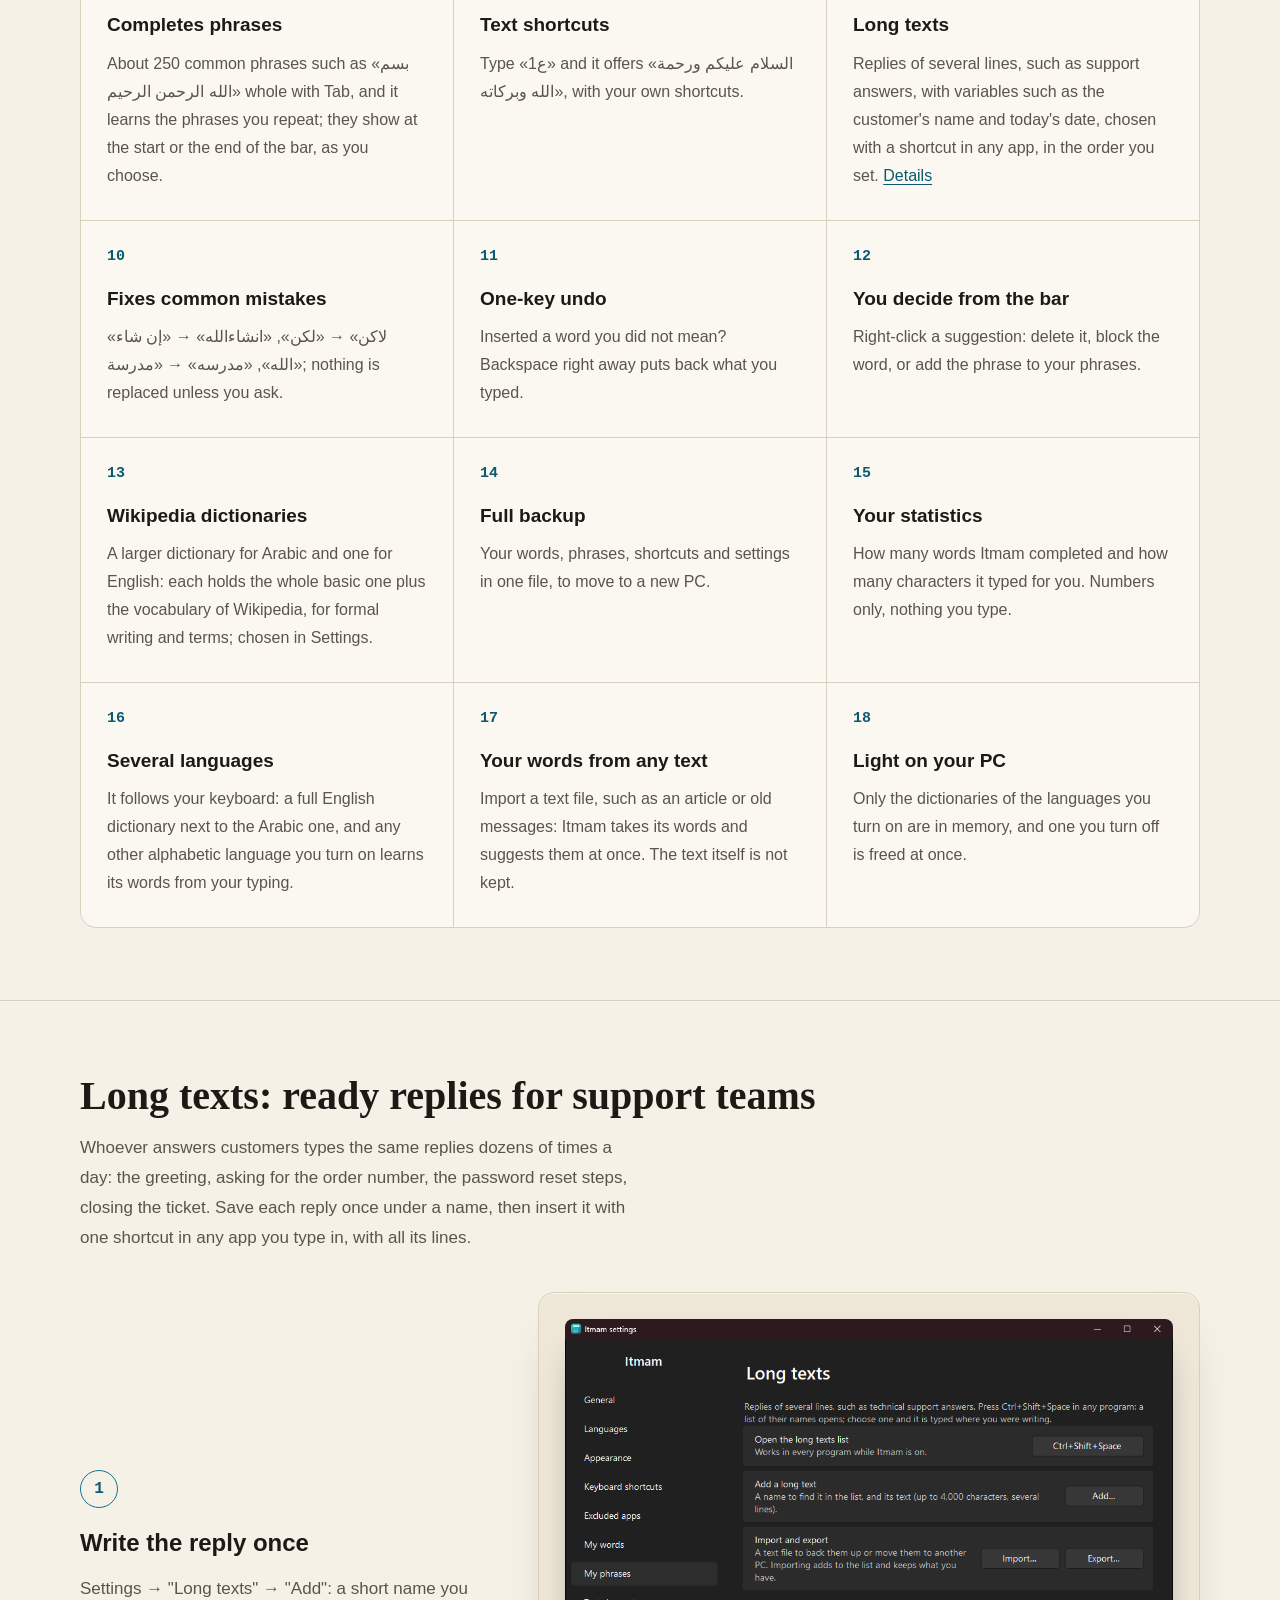
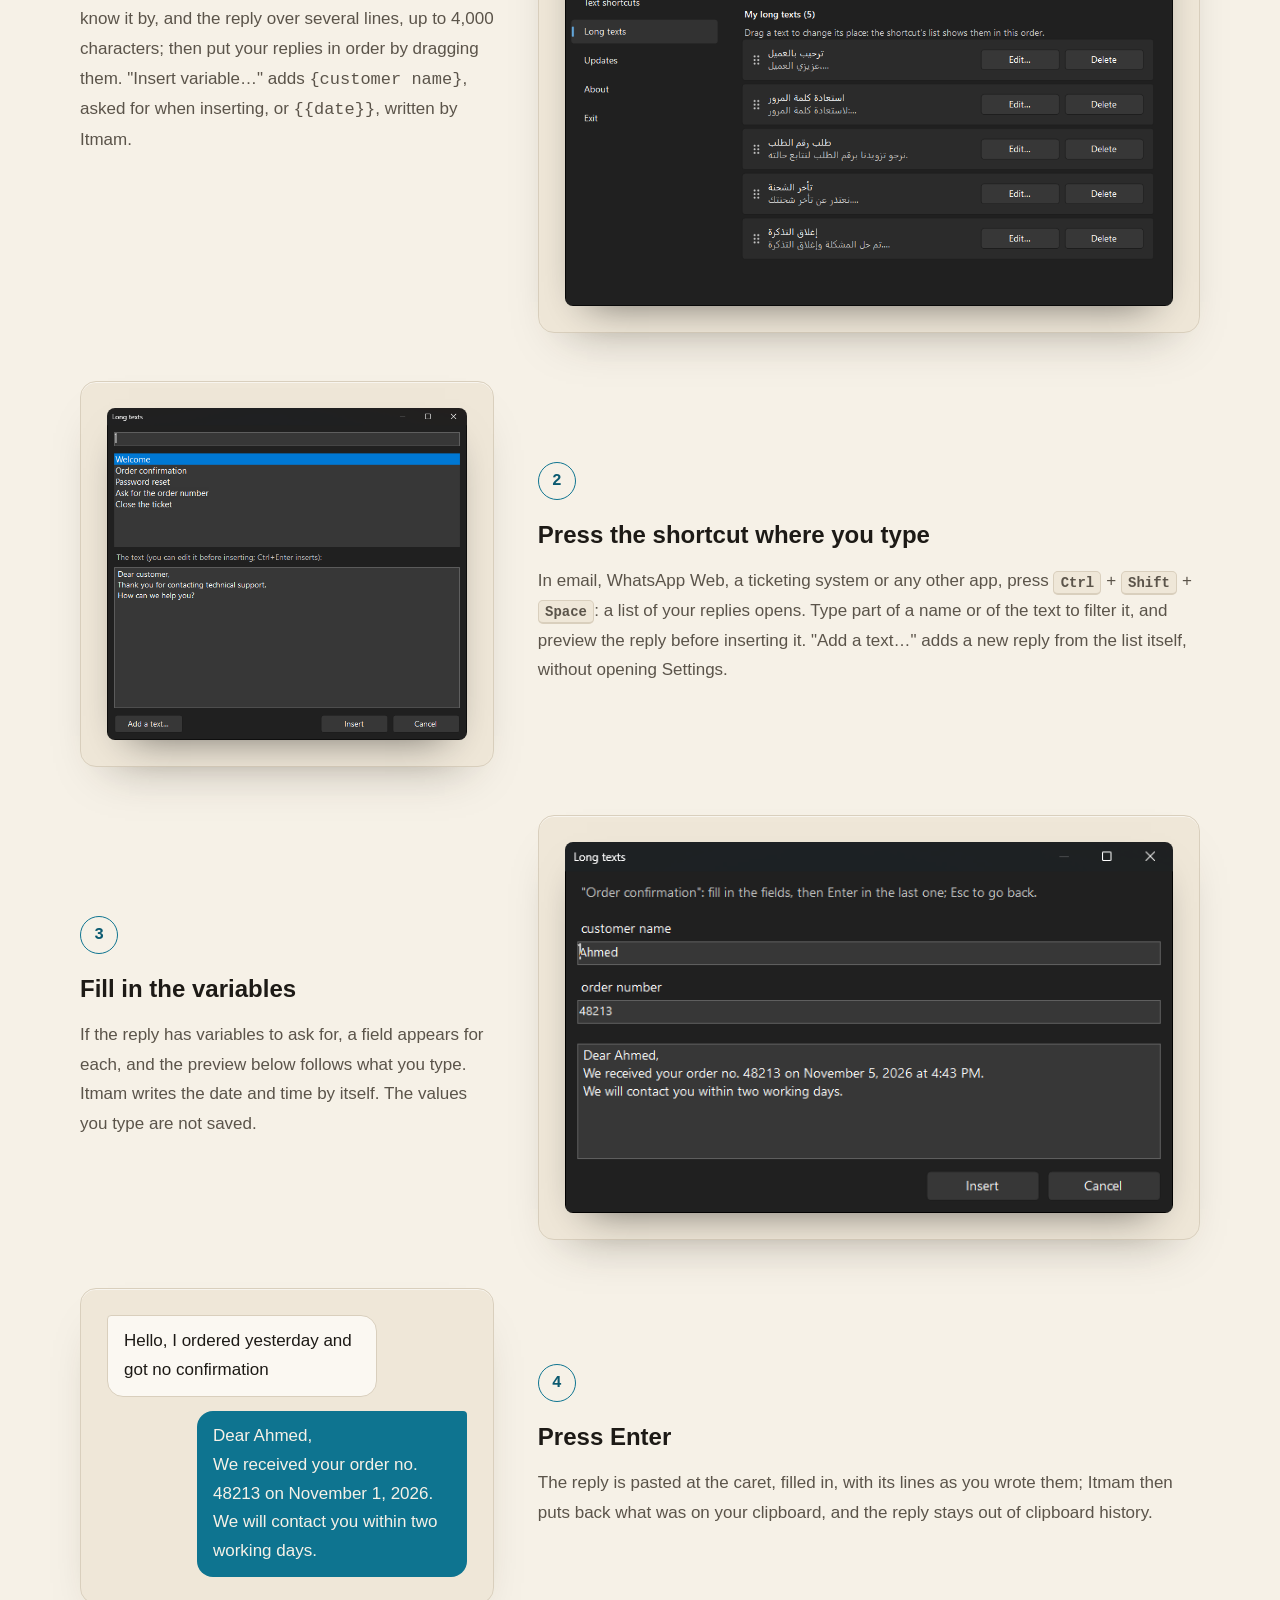
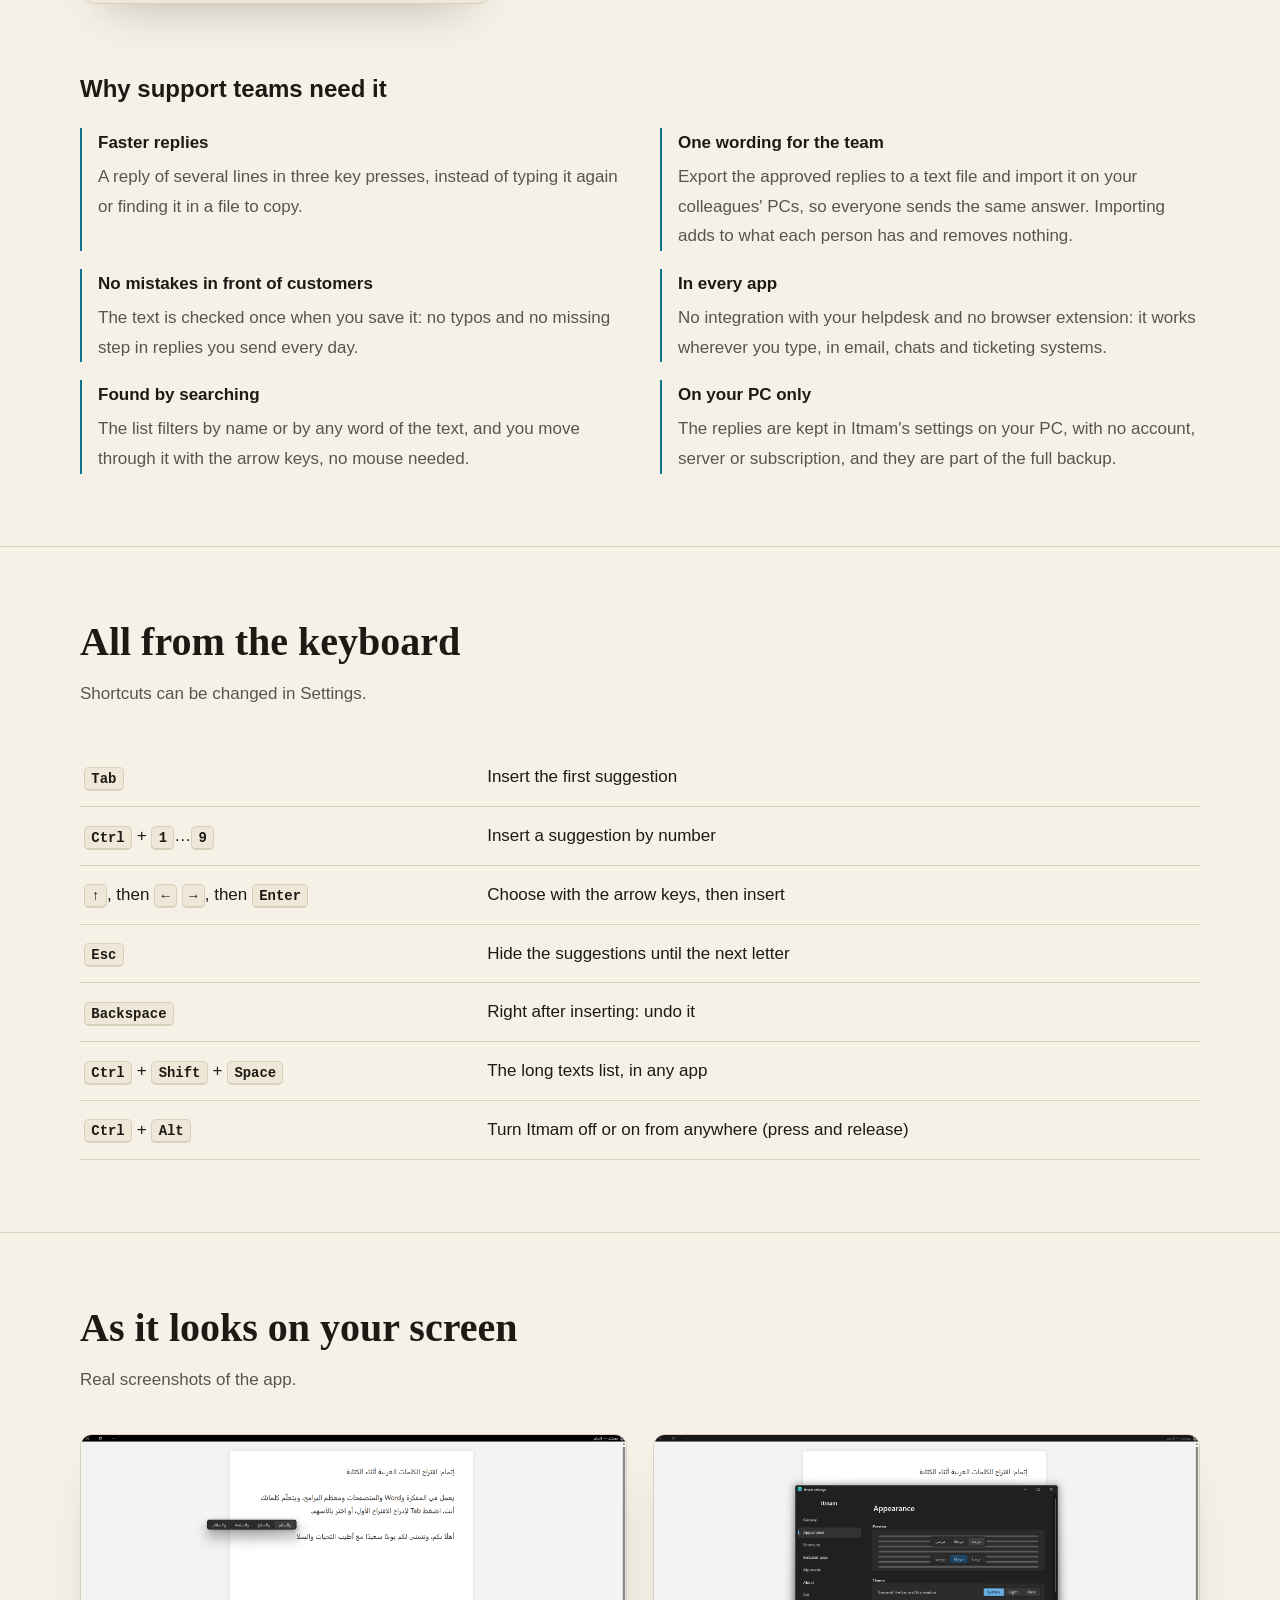
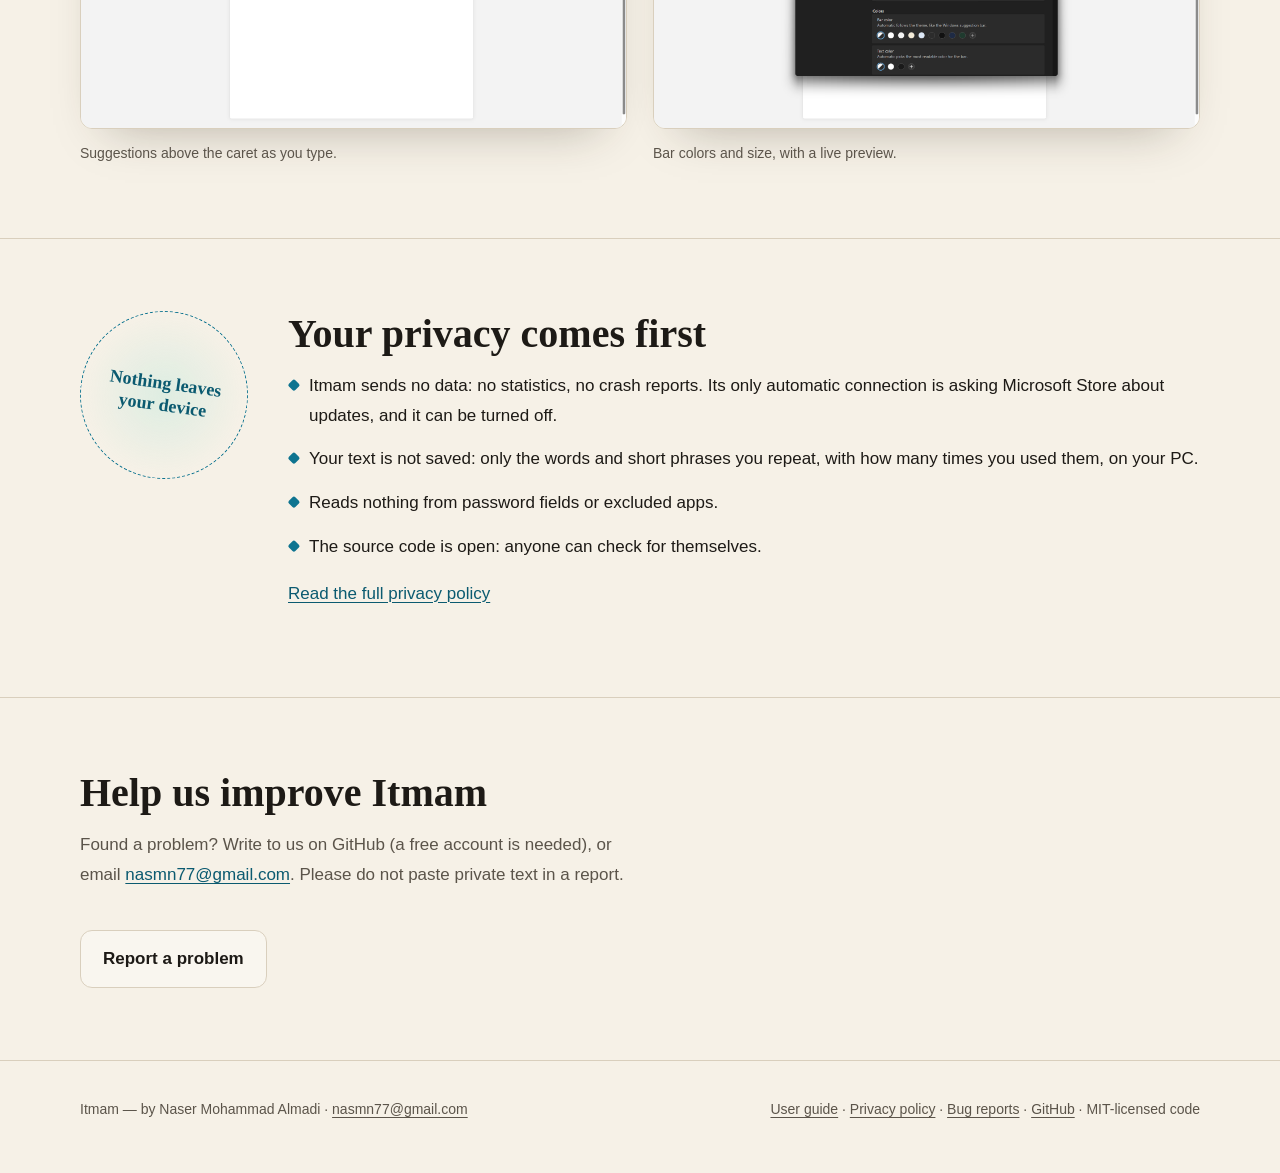
==== commit 8f5173cd: "docs: new Store screenshots 2-6; list and fill shots show the maximize button Store images 2-5 show " ====
--- a/site/en/index.html
+++ b/site/en/index.html
@@ -103,7 +103,7 @@
           </div>
         </li>
         <li class="lp-step">
-          <a class="lp-visual" href="../assets/shots/en-longphrases-fill.png"><img src="../assets/shots/en-longphrases-fill.png" alt="The reply's variable fields: customer name and order number, with a preview of the filled reply" loading="lazy" width="642" height="370"></a>
+          <a class="lp-visual" href="../assets/shots/en-longphrases-fill.png"><img src="../assets/shots/en-longphrases-fill.png" alt="The reply's variable fields: customer name and order number, with a preview of the filled reply" loading="lazy" width="642" height="392"></a>
           <div class="lp-text">
             <span class="num">3</span>
             <h3>Fill in the variables</h3>
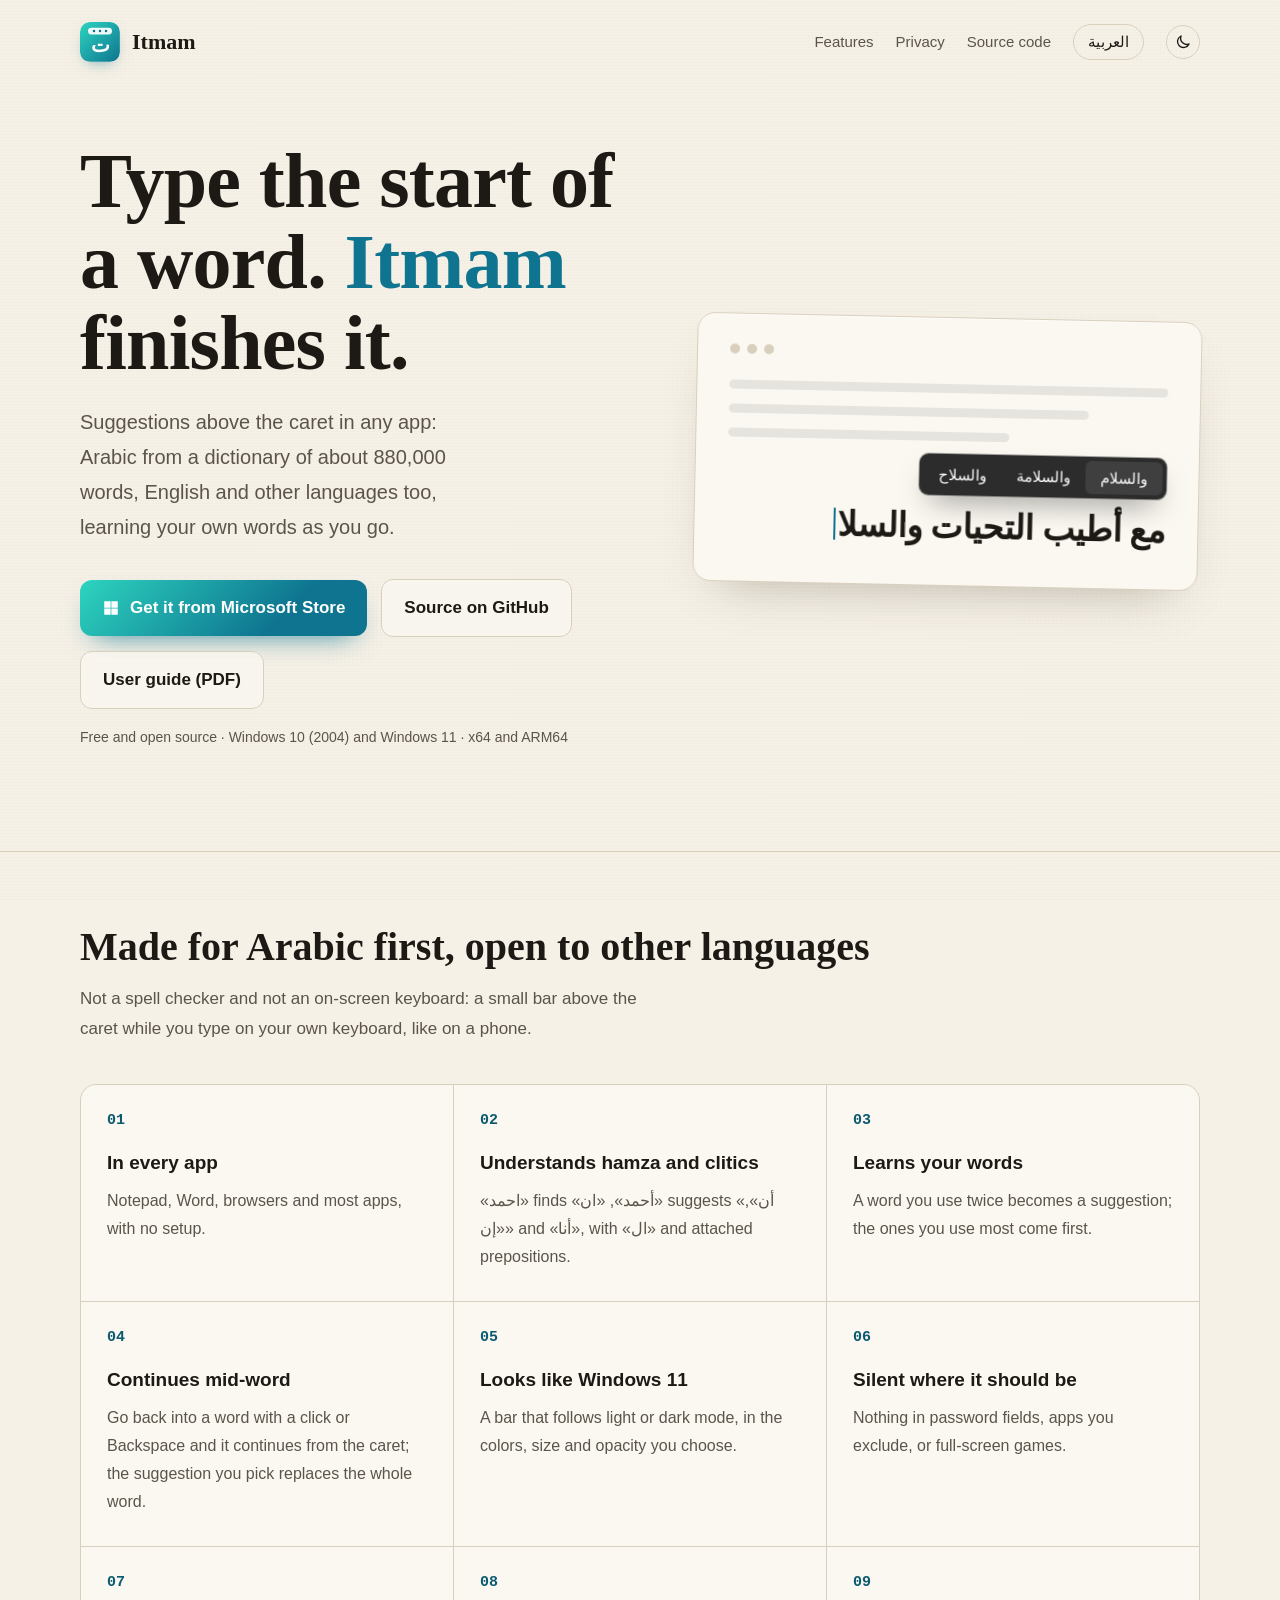
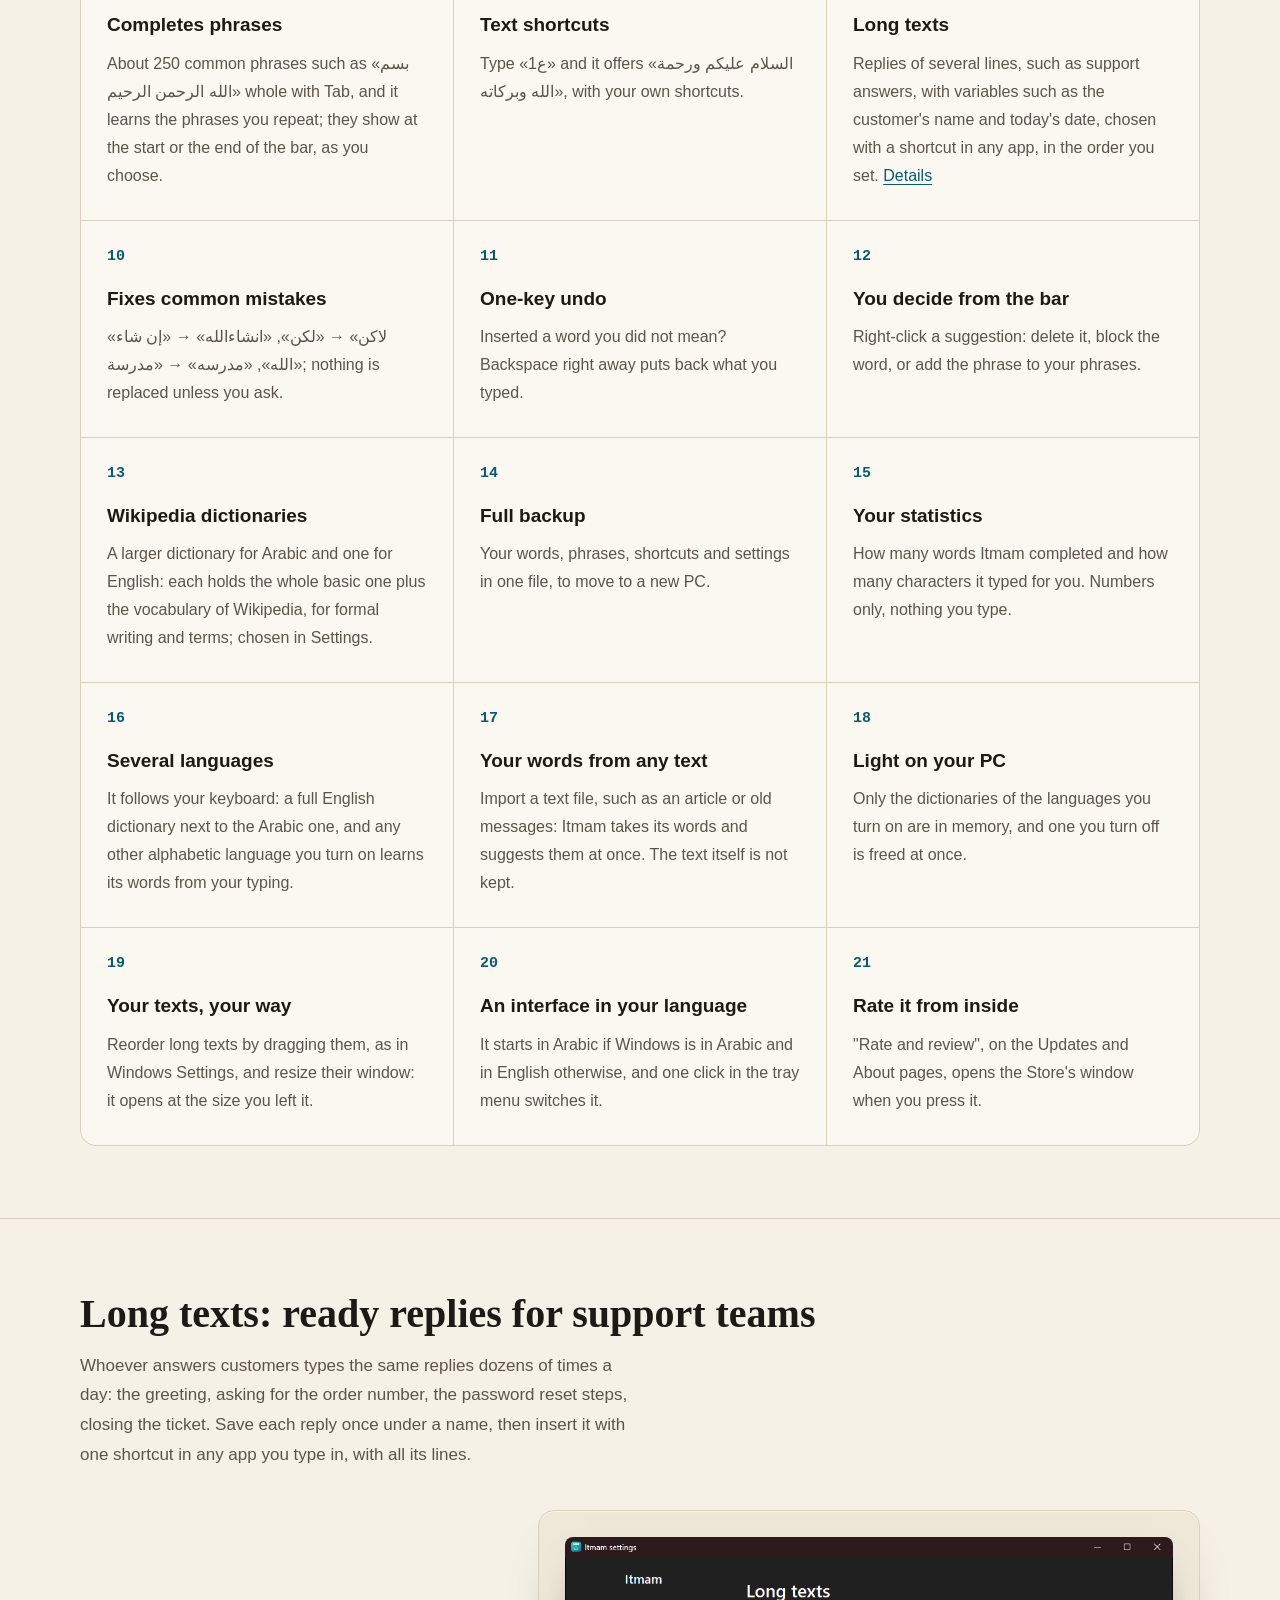
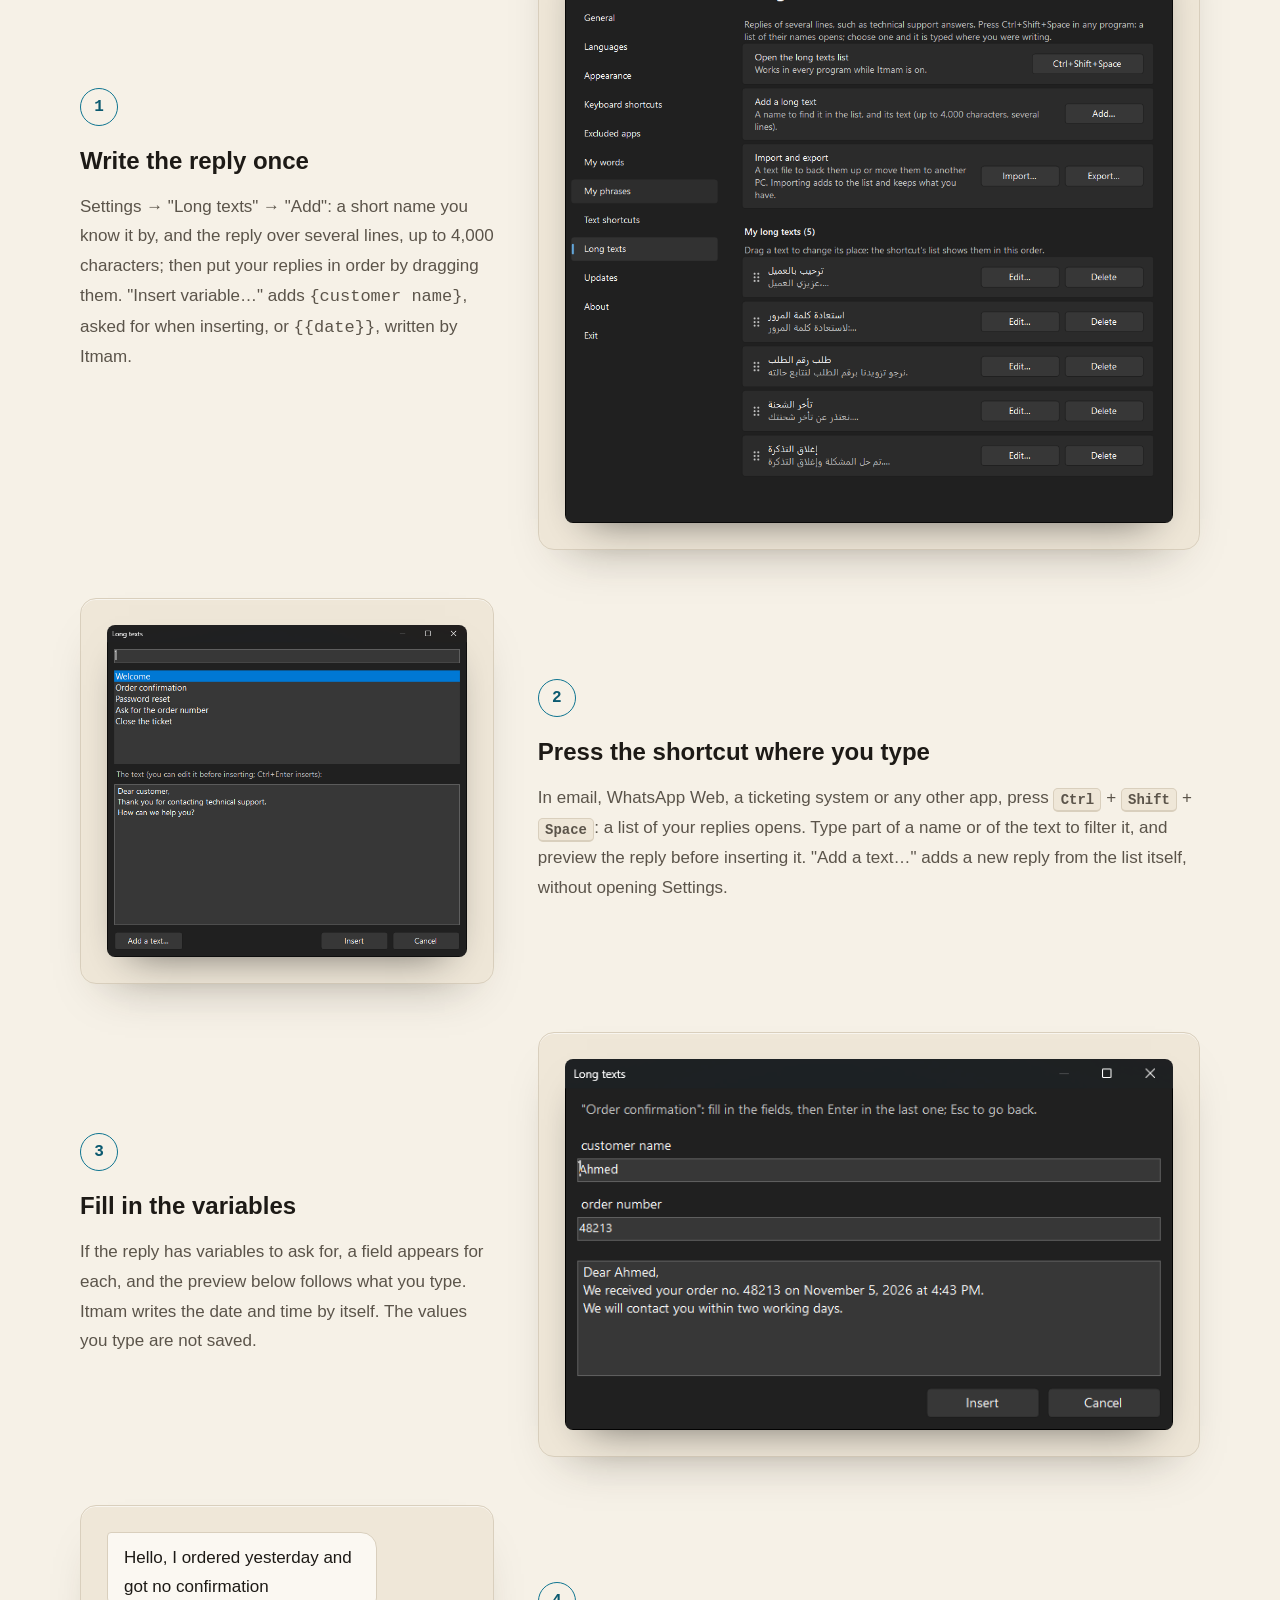
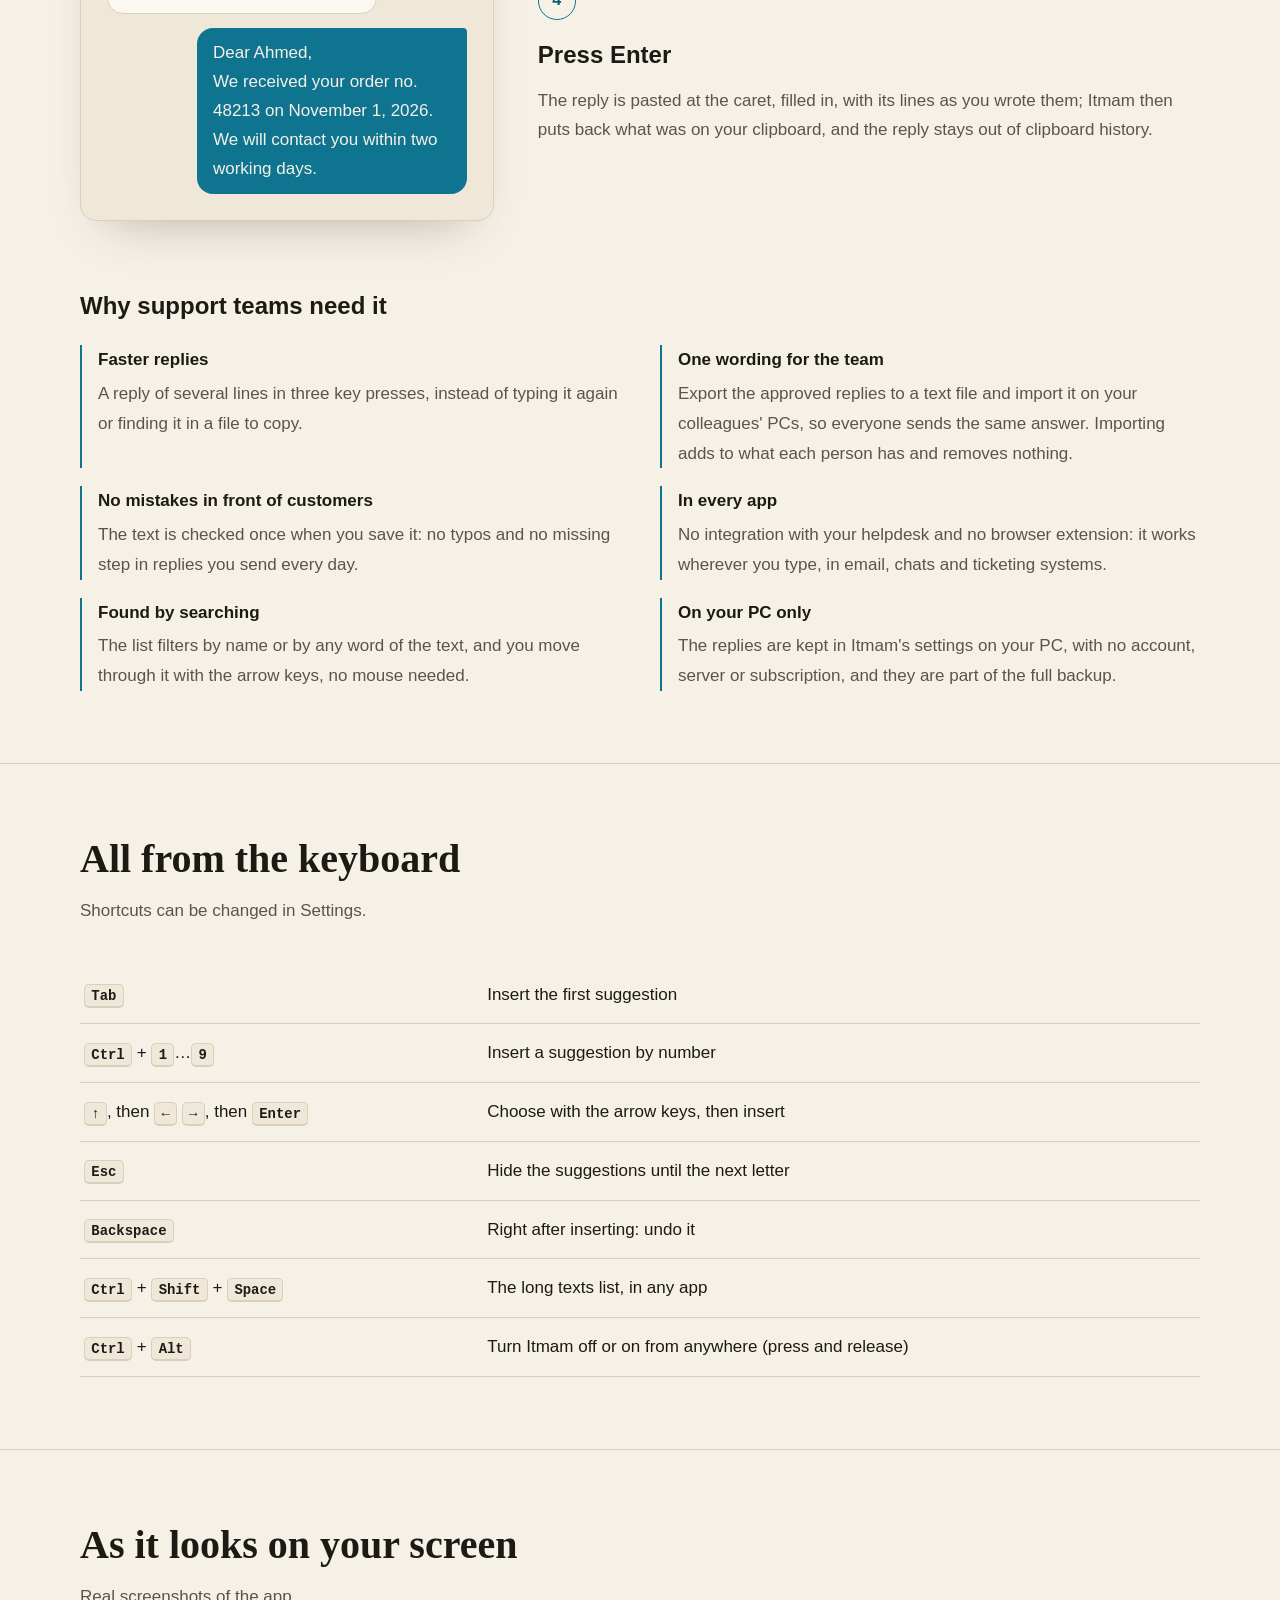
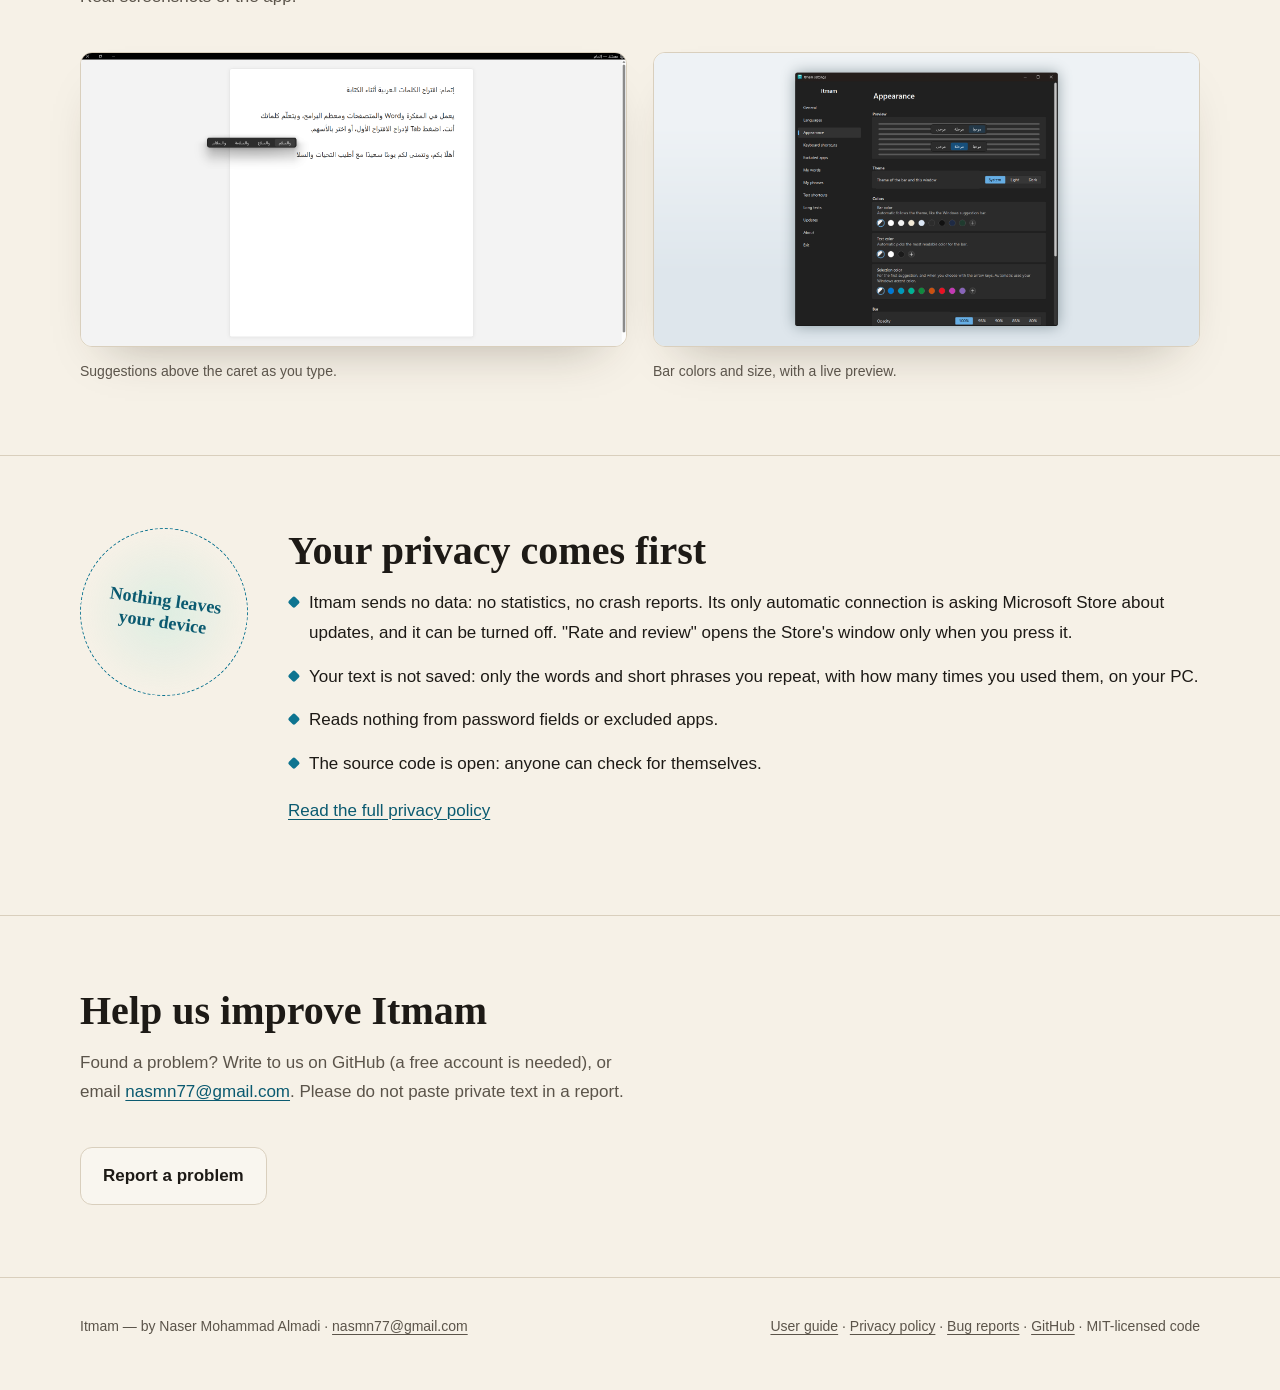
==== commit c16ca1cf: "docs: site and READMEs cover 2.2, new appearance image Three feature cards (long texts your way, int" ====
--- a/site/en/index.html
+++ b/site/en/index.html
@@ -76,6 +76,9 @@
         <div class="feature"><span class="num">16</span><h3>Several languages</h3><p>It follows your keyboard: a full English dictionary next to the Arabic one, and any other alphabetic language you turn on learns its words from your typing.</p></div>
         <div class="feature"><span class="num">17</span><h3>Your words from any text</h3><p>Import a text file, such as an article or old messages: Itmam takes its words and suggests them at once. The text itself is not kept.</p></div>
         <div class="feature"><span class="num">18</span><h3>Light on your PC</h3><p>Only the dictionaries of the languages you turn on are in memory, and one you turn off is freed at once.</p></div>
+        <div class="feature"><span class="num">19</span><h3>Your texts, your way</h3><p>Reorder long texts by dragging them, as in Windows Settings, and resize their window: it opens at the size you left it.</p></div>
+        <div class="feature"><span class="num">20</span><h3>An interface in your language</h3><p>It starts in Arabic if Windows is in Arabic and in English otherwise, and one click in the tray menu switches it.</p></div>
+        <div class="feature"><span class="num">21</span><h3>Rate it from inside</h3><p>"Rate and review", on the Updates and About pages, opens the Store's window when you press it.</p></div>
       </div>
     </div>
   </section>
@@ -168,7 +171,7 @@
       <div>
         <h2>Your privacy comes first</h2>
         <ul class="checks">
-          <li>Itmam sends no data: no statistics, no crash reports. Its only automatic connection is asking Microsoft Store about updates, and it can be turned off.</li>
+          <li>Itmam sends no data: no statistics, no crash reports. Its only automatic connection is asking Microsoft Store about updates, and it can be turned off. "Rate and review" opens the Store's window only when you press it.</li>
           <li>Your text is not saved: only the words and short phrases you repeat, with how many times you used them, on your PC.</li>
           <li>Reads nothing from password fields or excluded apps.</li>
           <li>The source code is open: anyone can check for themselves.</li>
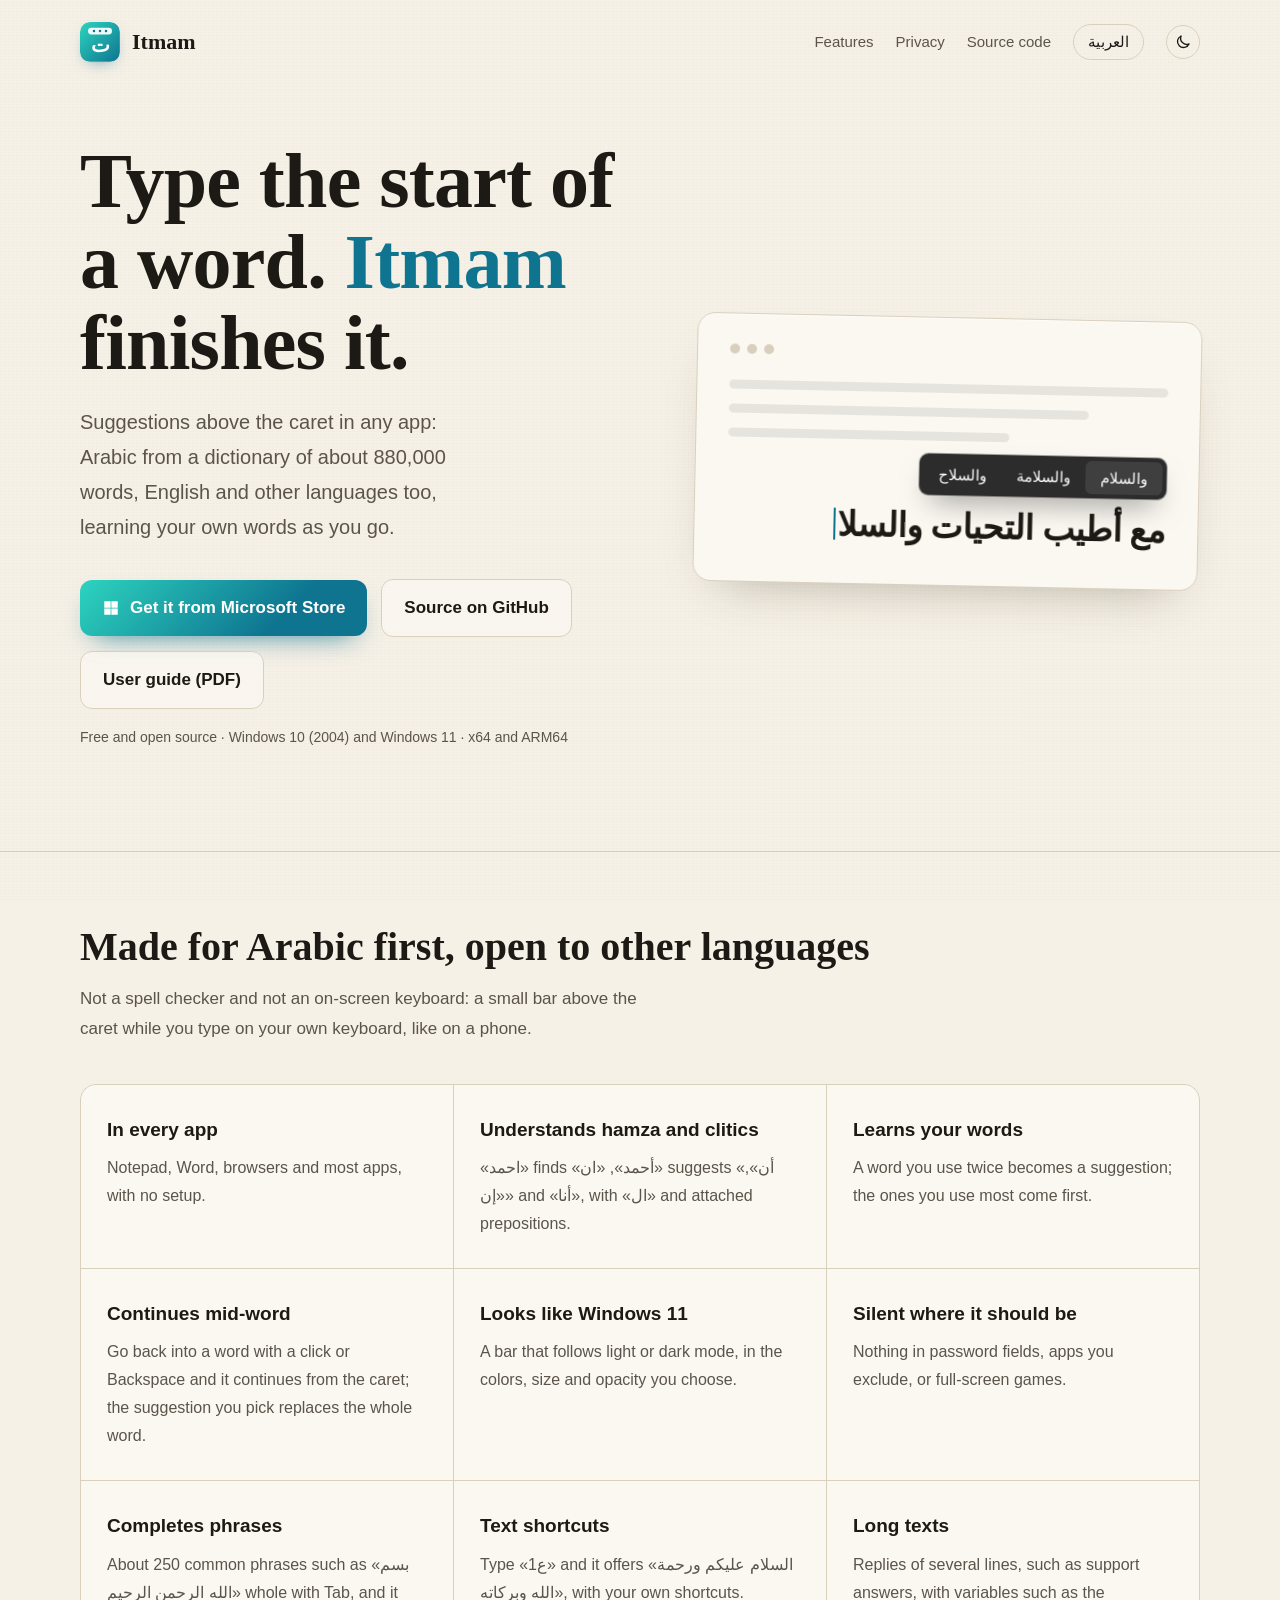
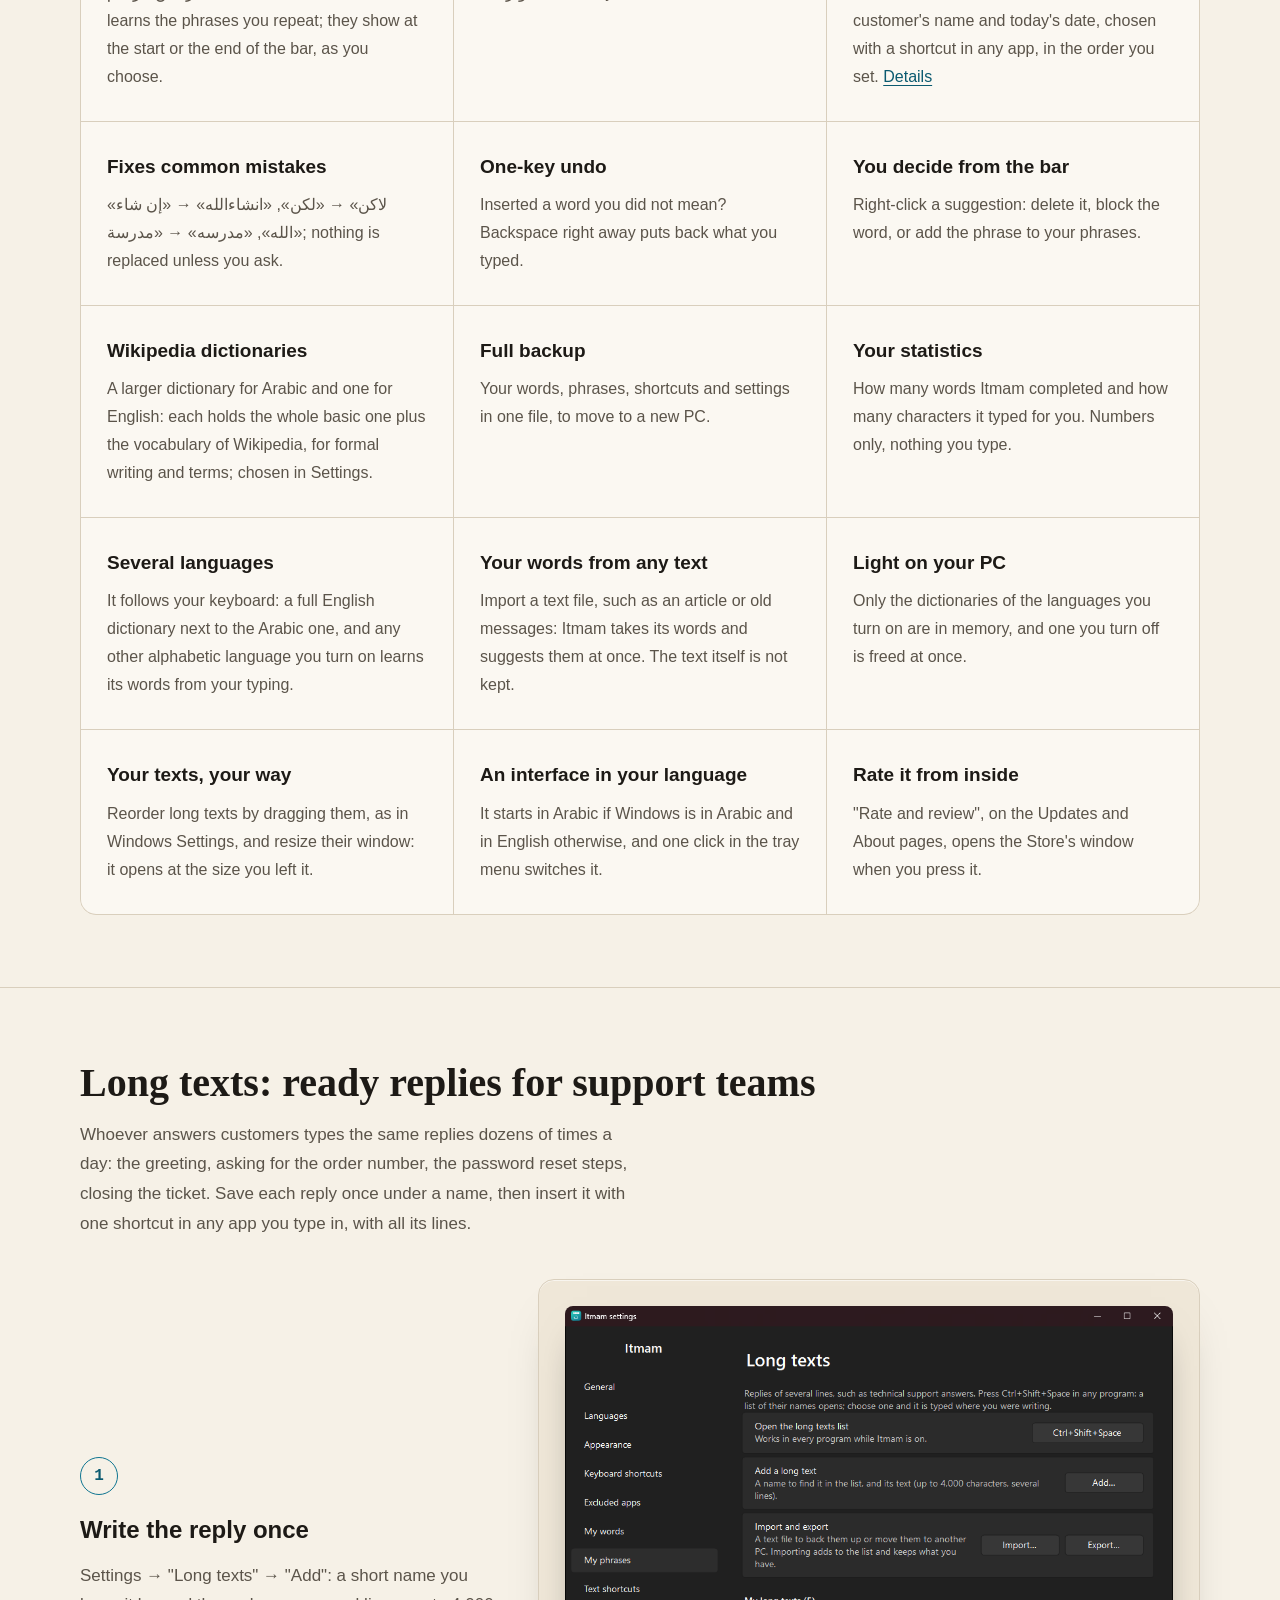
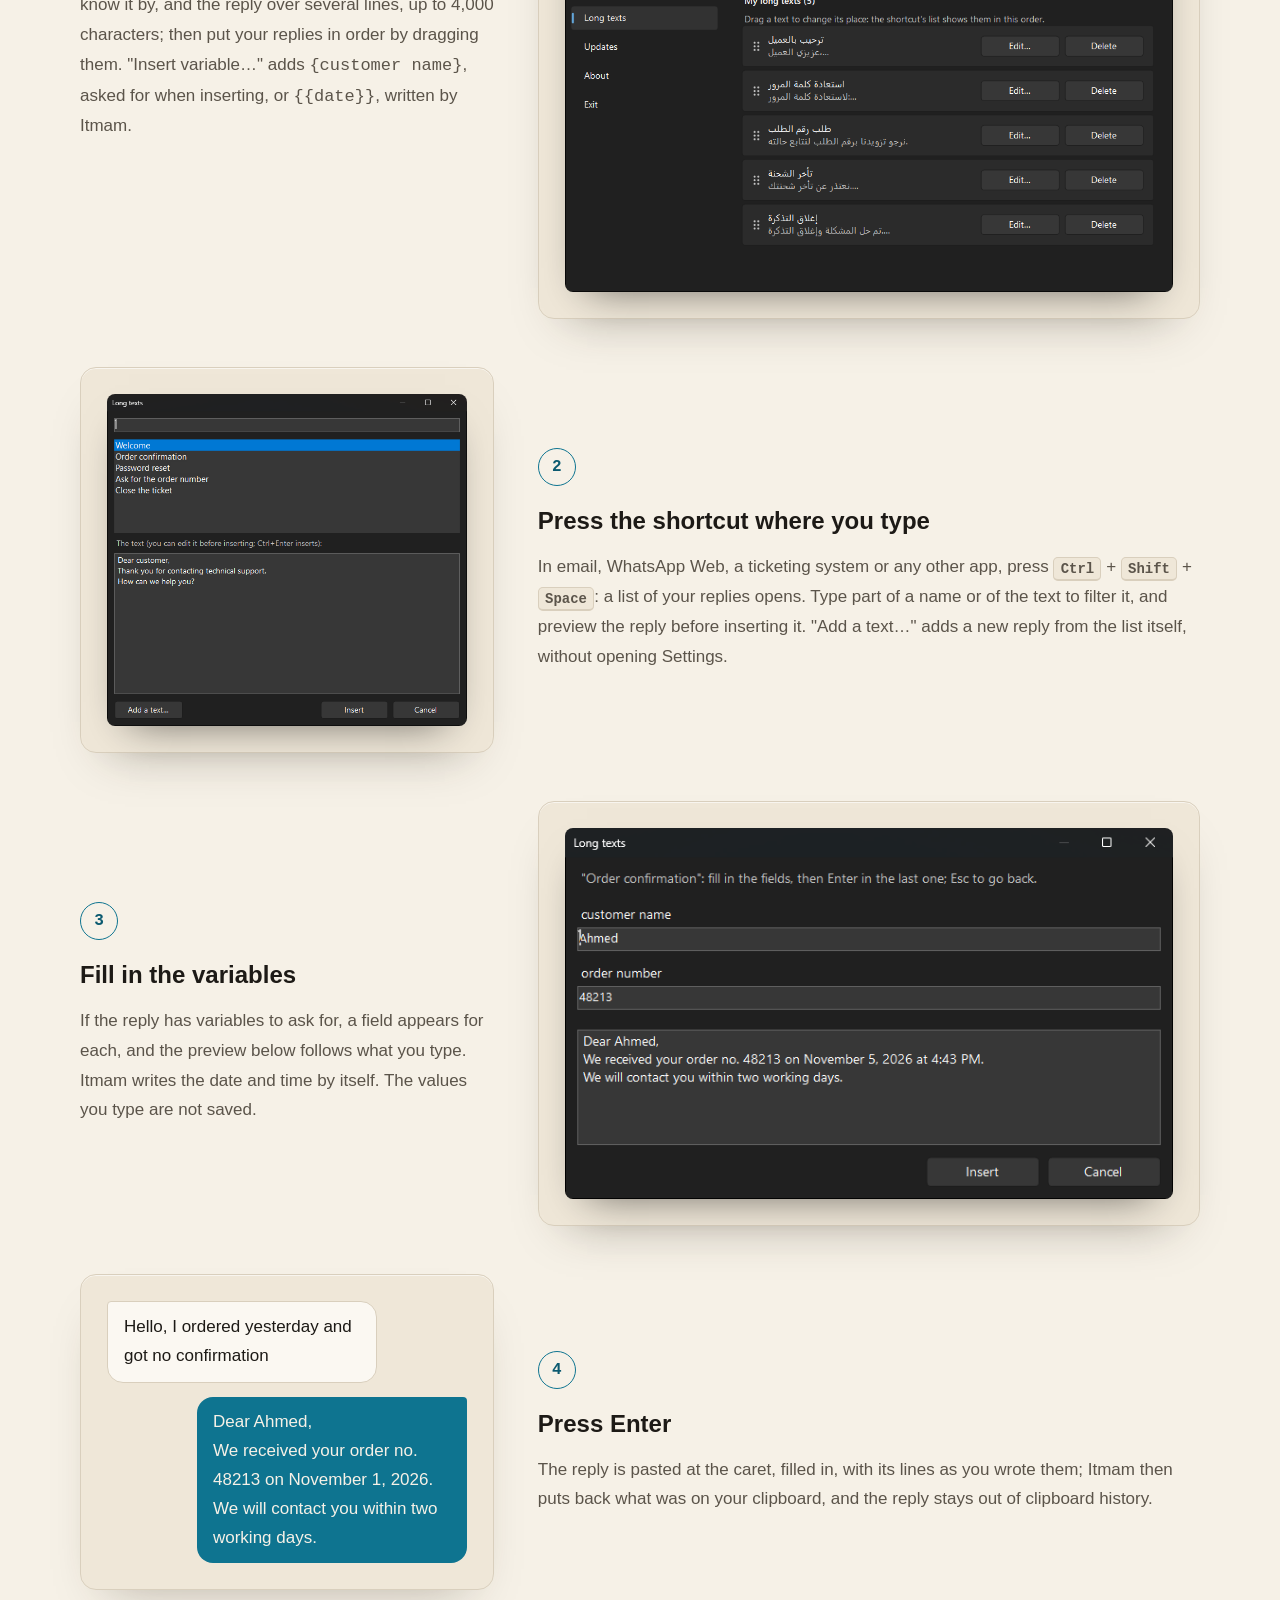
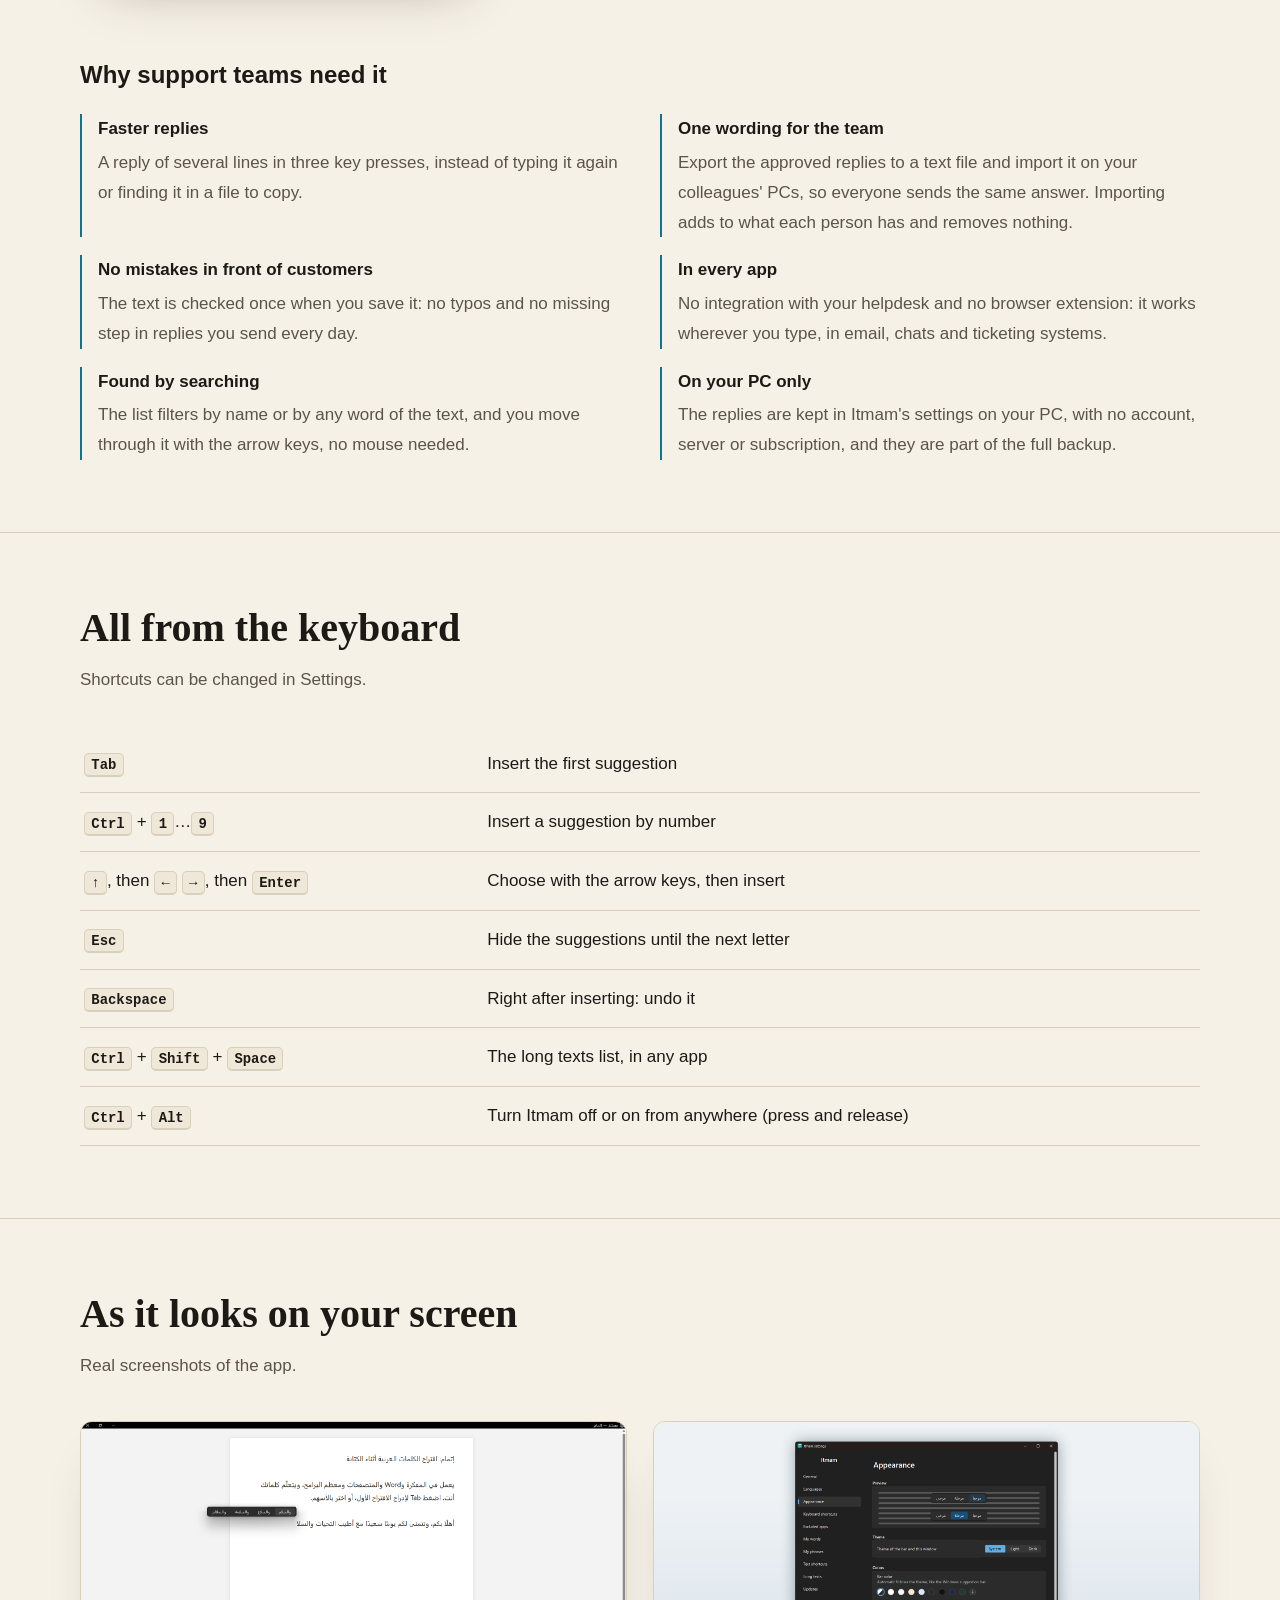
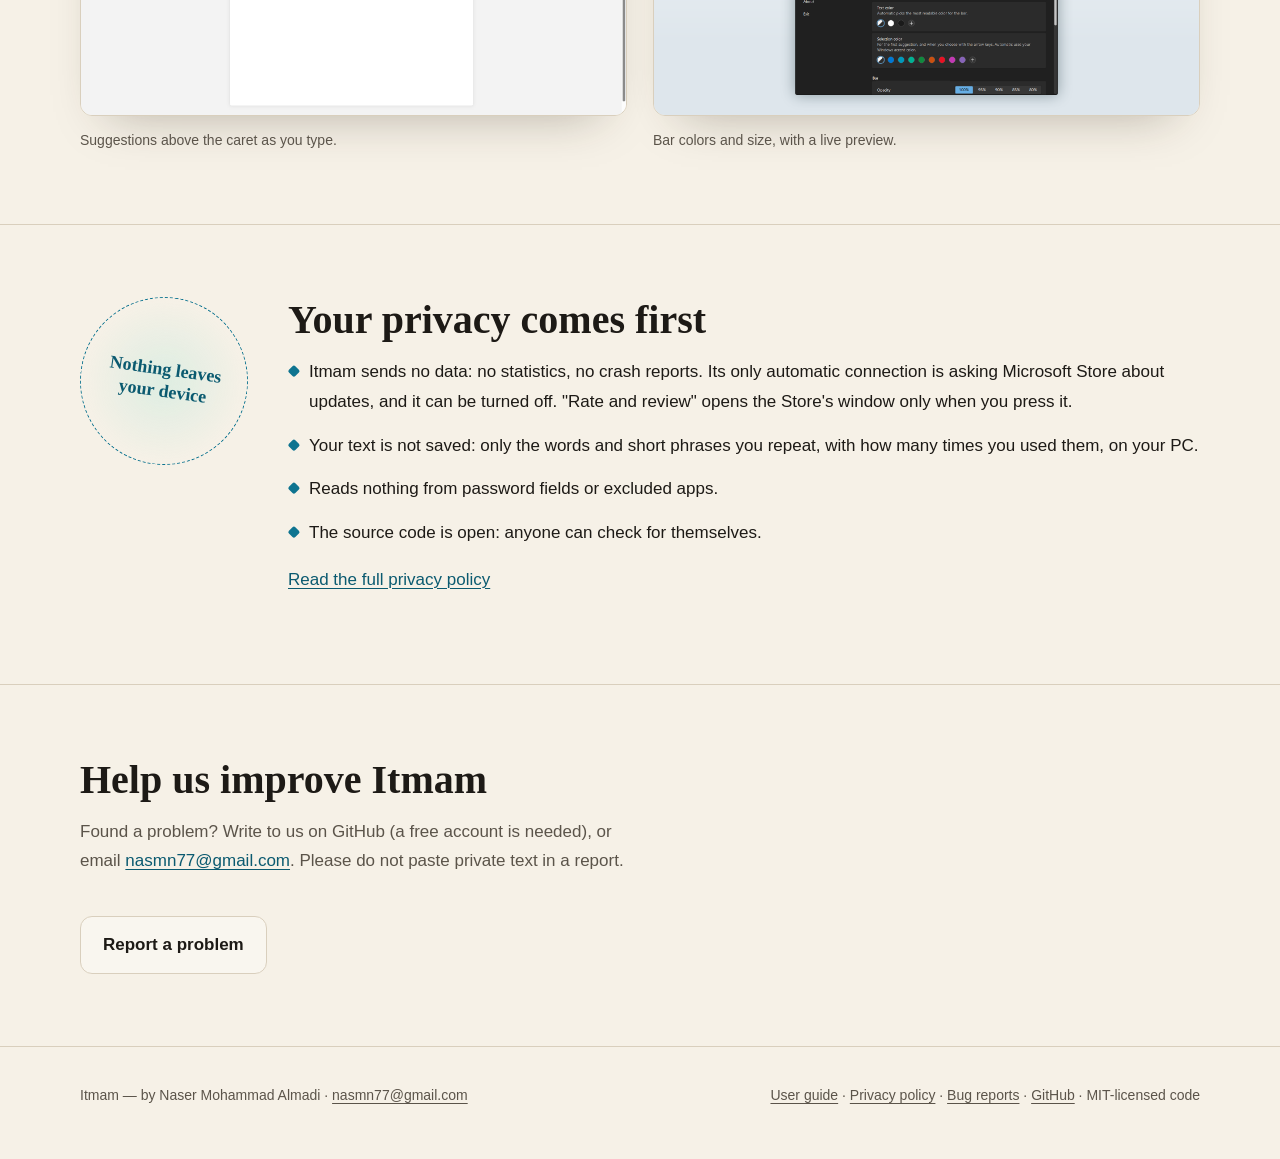
==== commit 3cbccc30: "docs(site): feature cards without numbers Co-Authored-By: Claude Opus 5.5 <noreply@anthropic.com>" ====
--- a/site/en/index.html
+++ b/site/en/index.html
@@ -58,27 +58,27 @@
       <h2>Made for Arabic first, open to other languages</h2>
       <p class="section-lede">Not a spell checker and not an on-screen keyboard: a small bar above the caret while you type on your own keyboard, like on a phone.</p>
       <div class="features">
-        <div class="feature"><span class="num">01</span><h3>In every app</h3><p>Notepad, Word, browsers and most apps, with no setup.</p></div>
-        <div class="feature"><span class="num">02</span><h3>Understands hamza and clitics</h3><p>«احمد» finds «أحمد», «ان» suggests «أن», «إن» and «أنا», with «ال» and attached prepositions.</p></div>
-        <div class="feature"><span class="num">03</span><h3>Learns your words</h3><p>A word you use twice becomes a suggestion; the ones you use most come first.</p></div>
-        <div class="feature"><span class="num">04</span><h3>Continues mid-word</h3><p>Go back into a word with a click or Backspace and it continues from the caret; the suggestion you pick replaces the whole word.</p></div>
-        <div class="feature"><span class="num">05</span><h3>Looks like Windows 11</h3><p>A bar that follows light or dark mode, in the colors, size and opacity you choose.</p></div>
-        <div class="feature"><span class="num">06</span><h3>Silent where it should be</h3><p>Nothing in password fields, apps you exclude, or full-screen games.</p></div>
-        <div class="feature"><span class="num">07</span><h3>Completes phrases</h3><p>About 250 common phrases such as «بسم الله الرحمن الرحيم» whole with Tab, and it learns the phrases you repeat; they show at the start or the end of the bar, as you choose.</p></div>
-        <div class="feature"><span class="num">08</span><h3>Text shortcuts</h3><p>Type «ع1» and it offers «السلام عليكم ورحمة الله وبركاته», with your own shortcuts.</p></div>
-        <div class="feature"><span class="num">09</span><h3>Long texts</h3><p>Replies of several lines, such as support answers, with variables such as the customer's name and today's date, chosen with a shortcut in any app, in the order you set. <a href="#long-phrases">Details</a></p></div>
-        <div class="feature"><span class="num">10</span><h3>Fixes common mistakes</h3><p>«لاكن» → «لكن», «انشاءالله» → «إن شاء الله», «مدرسه» → «مدرسة»; nothing is replaced unless you ask.</p></div>
-        <div class="feature"><span class="num">11</span><h3>One-key undo</h3><p>Inserted a word you did not mean? Backspace right away puts back what you typed.</p></div>
-        <div class="feature"><span class="num">12</span><h3>You decide from the bar</h3><p>Right-click a suggestion: delete it, block the word, or add the phrase to your phrases.</p></div>
-        <div class="feature"><span class="num">13</span><h3>Wikipedia dictionaries</h3><p>A larger dictionary for Arabic and one for English: each holds the whole basic one plus the vocabulary of Wikipedia, for formal writing and terms; chosen in Settings.</p></div>
-        <div class="feature"><span class="num">14</span><h3>Full backup</h3><p>Your words, phrases, shortcuts and settings in one file, to move to a new PC.</p></div>
-        <div class="feature"><span class="num">15</span><h3>Your statistics</h3><p>How many words Itmam completed and how many characters it typed for you. Numbers only, nothing you type.</p></div>
-        <div class="feature"><span class="num">16</span><h3>Several languages</h3><p>It follows your keyboard: a full English dictionary next to the Arabic one, and any other alphabetic language you turn on learns its words from your typing.</p></div>
-        <div class="feature"><span class="num">17</span><h3>Your words from any text</h3><p>Import a text file, such as an article or old messages: Itmam takes its words and suggests them at once. The text itself is not kept.</p></div>
-        <div class="feature"><span class="num">18</span><h3>Light on your PC</h3><p>Only the dictionaries of the languages you turn on are in memory, and one you turn off is freed at once.</p></div>
-        <div class="feature"><span class="num">19</span><h3>Your texts, your way</h3><p>Reorder long texts by dragging them, as in Windows Settings, and resize their window: it opens at the size you left it.</p></div>
-        <div class="feature"><span class="num">20</span><h3>An interface in your language</h3><p>It starts in Arabic if Windows is in Arabic and in English otherwise, and one click in the tray menu switches it.</p></div>
-        <div class="feature"><span class="num">21</span><h3>Rate it from inside</h3><p>"Rate and review", on the Updates and About pages, opens the Store's window when you press it.</p></div>
+        <div class="feature"><h3>In every app</h3><p>Notepad, Word, browsers and most apps, with no setup.</p></div>
+        <div class="feature"><h3>Understands hamza and clitics</h3><p>«احمد» finds «أحمد», «ان» suggests «أن», «إن» and «أنا», with «ال» and attached prepositions.</p></div>
+        <div class="feature"><h3>Learns your words</h3><p>A word you use twice becomes a suggestion; the ones you use most come first.</p></div>
+        <div class="feature"><h3>Continues mid-word</h3><p>Go back into a word with a click or Backspace and it continues from the caret; the suggestion you pick replaces the whole word.</p></div>
+        <div class="feature"><h3>Looks like Windows 11</h3><p>A bar that follows light or dark mode, in the colors, size and opacity you choose.</p></div>
+        <div class="feature"><h3>Silent where it should be</h3><p>Nothing in password fields, apps you exclude, or full-screen games.</p></div>
+        <div class="feature"><h3>Completes phrases</h3><p>About 250 common phrases such as «بسم الله الرحمن الرحيم» whole with Tab, and it learns the phrases you repeat; they show at the start or the end of the bar, as you choose.</p></div>
+        <div class="feature"><h3>Text shortcuts</h3><p>Type «ع1» and it offers «السلام عليكم ورحمة الله وبركاته», with your own shortcuts.</p></div>
+        <div class="feature"><h3>Long texts</h3><p>Replies of several lines, such as support answers, with variables such as the customer's name and today's date, chosen with a shortcut in any app, in the order you set. <a href="#long-phrases">Details</a></p></div>
+        <div class="feature"><h3>Fixes common mistakes</h3><p>«لاكن» → «لكن», «انشاءالله» → «إن شاء الله», «مدرسه» → «مدرسة»; nothing is replaced unless you ask.</p></div>
+        <div class="feature"><h3>One-key undo</h3><p>Inserted a word you did not mean? Backspace right away puts back what you typed.</p></div>
+        <div class="feature"><h3>You decide from the bar</h3><p>Right-click a suggestion: delete it, block the word, or add the phrase to your phrases.</p></div>
+        <div class="feature"><h3>Wikipedia dictionaries</h3><p>A larger dictionary for Arabic and one for English: each holds the whole basic one plus the vocabulary of Wikipedia, for formal writing and terms; chosen in Settings.</p></div>
+        <div class="feature"><h3>Full backup</h3><p>Your words, phrases, shortcuts and settings in one file, to move to a new PC.</p></div>
+        <div class="feature"><h3>Your statistics</h3><p>How many words Itmam completed and how many characters it typed for you. Numbers only, nothing you type.</p></div>
+        <div class="feature"><h3>Several languages</h3><p>It follows your keyboard: a full English dictionary next to the Arabic one, and any other alphabetic language you turn on learns its words from your typing.</p></div>
+        <div class="feature"><h3>Your words from any text</h3><p>Import a text file, such as an article or old messages: Itmam takes its words and suggests them at once. The text itself is not kept.</p></div>
+        <div class="feature"><h3>Light on your PC</h3><p>Only the dictionaries of the languages you turn on are in memory, and one you turn off is freed at once.</p></div>
+        <div class="feature"><h3>Your texts, your way</h3><p>Reorder long texts by dragging them, as in Windows Settings, and resize their window: it opens at the size you left it.</p></div>
+        <div class="feature"><h3>An interface in your language</h3><p>It starts in Arabic if Windows is in Arabic and in English otherwise, and one click in the tray menu switches it.</p></div>
+        <div class="feature"><h3>Rate it from inside</h3><p>"Rate and review", on the Updates and About pages, opens the Store's window when you press it.</p></div>
       </div>
     </div>
   </section>
--- a/site/assets/style.css
+++ b/site/assets/style.css
@@ -295,12 +295,6 @@
   overflow: hidden;
 }
 .feature { background: var(--card); padding: 28px 26px 30px; }
-.feature .num {
-  font: 700 15px/1 var(--mono);
-  color: var(--teal-ink);
-  display: block;
-  margin-bottom: 18px;
-}
 .feature h3 { font-size: 19px; margin: 0 0 8px; }
 .feature p { margin: 0; color: var(--ink-soft); font-size: 16px; }
 
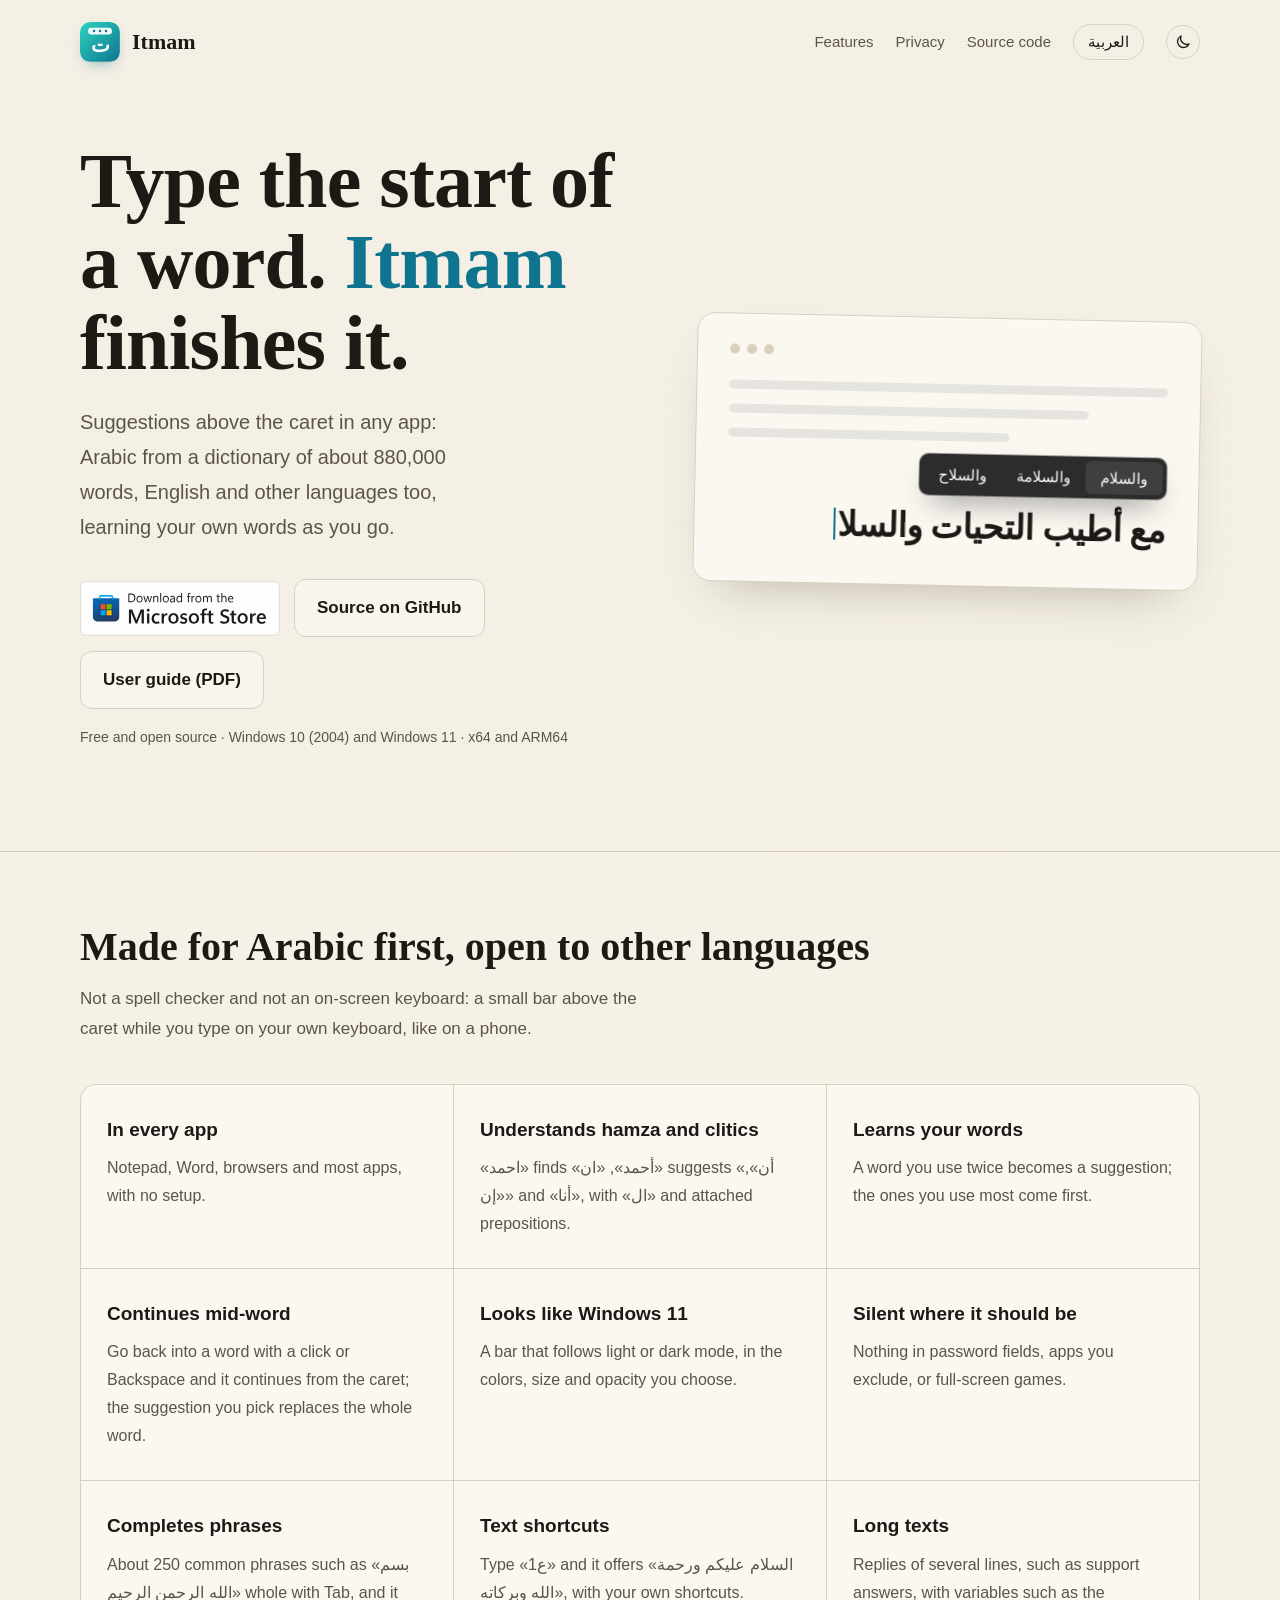
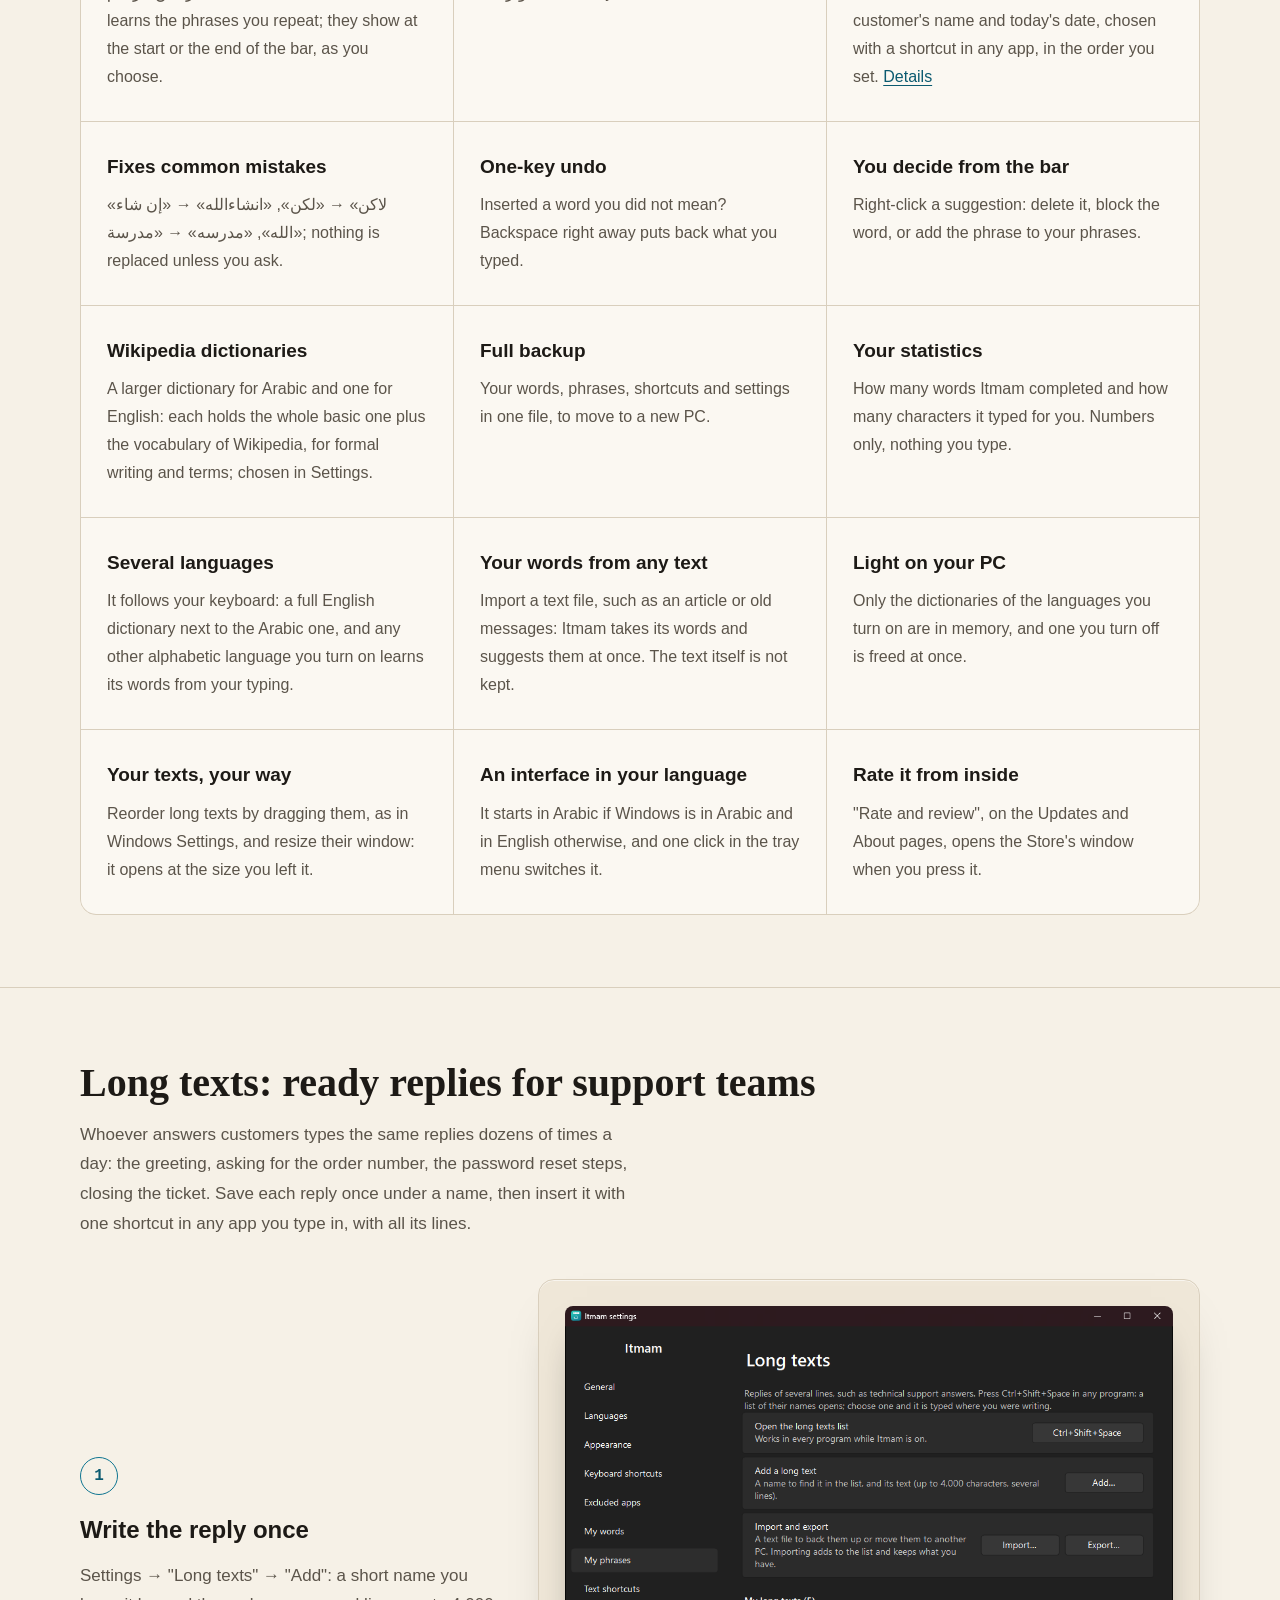
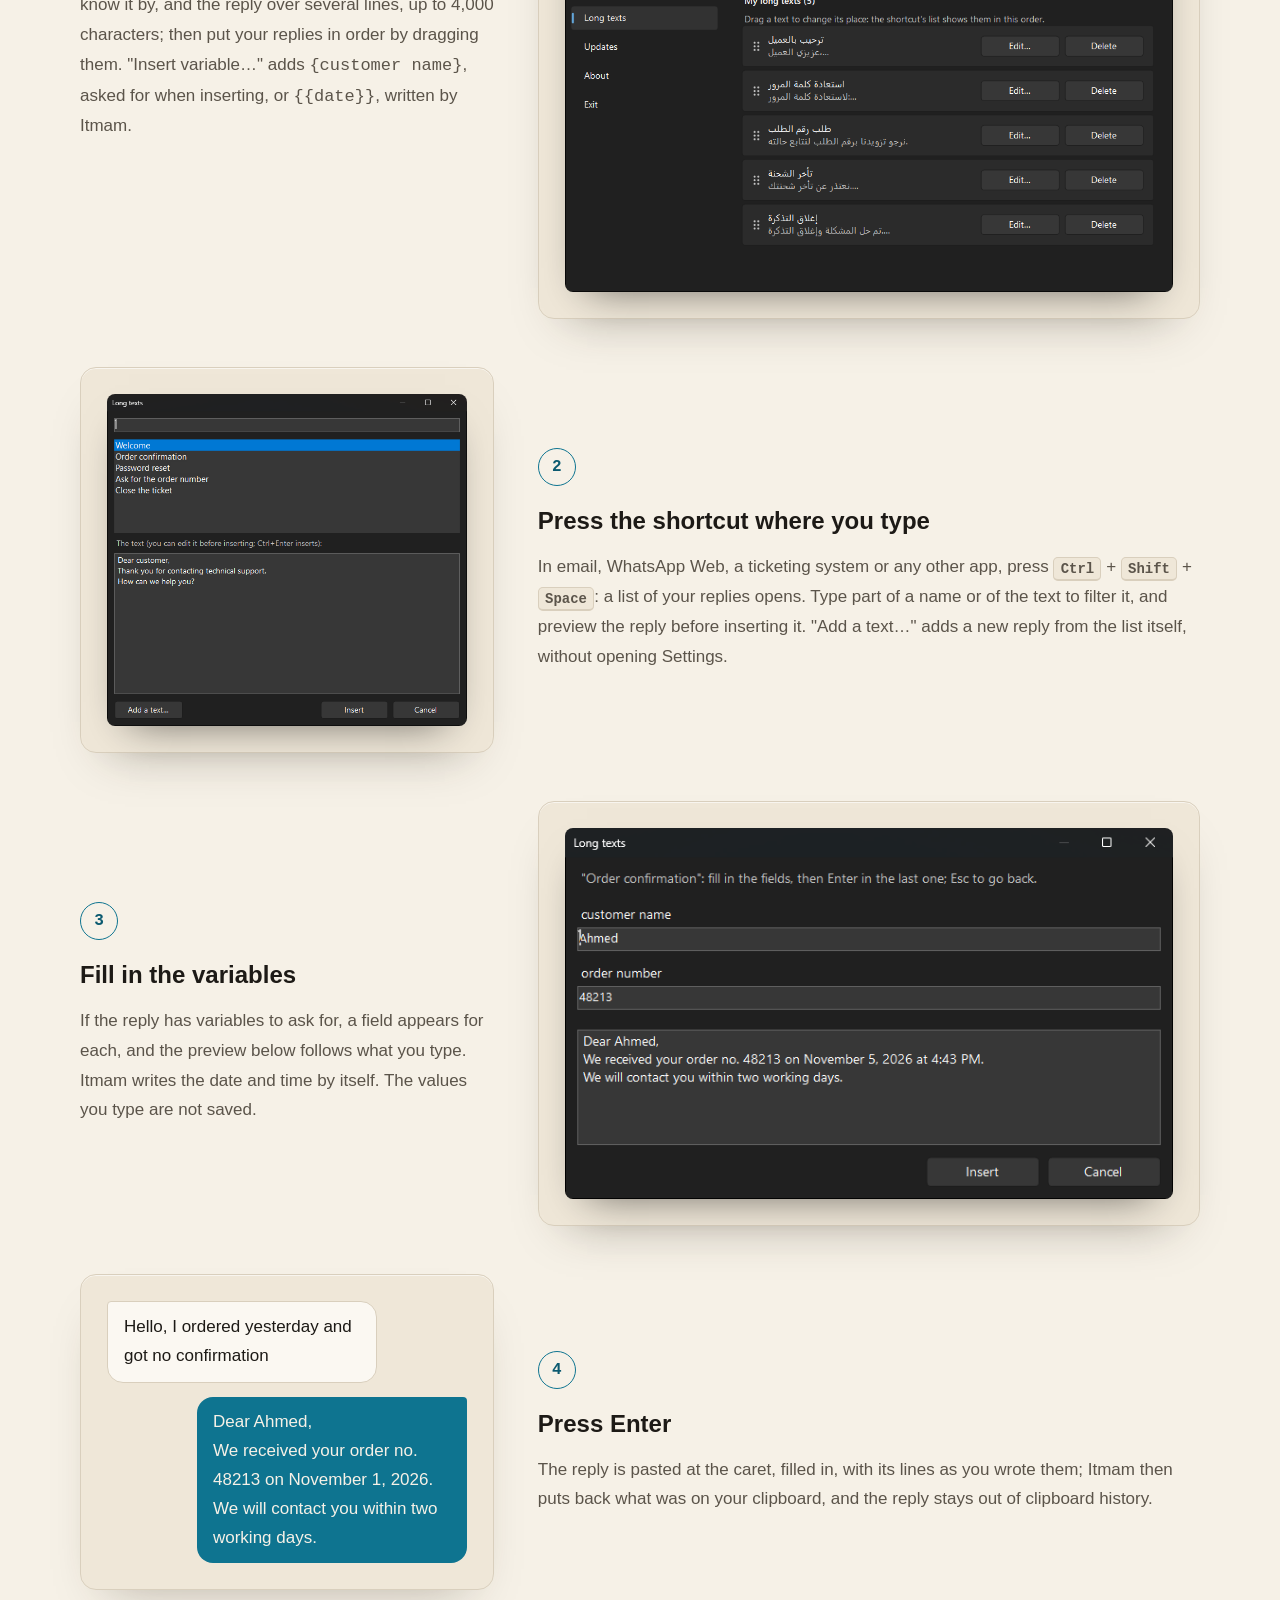
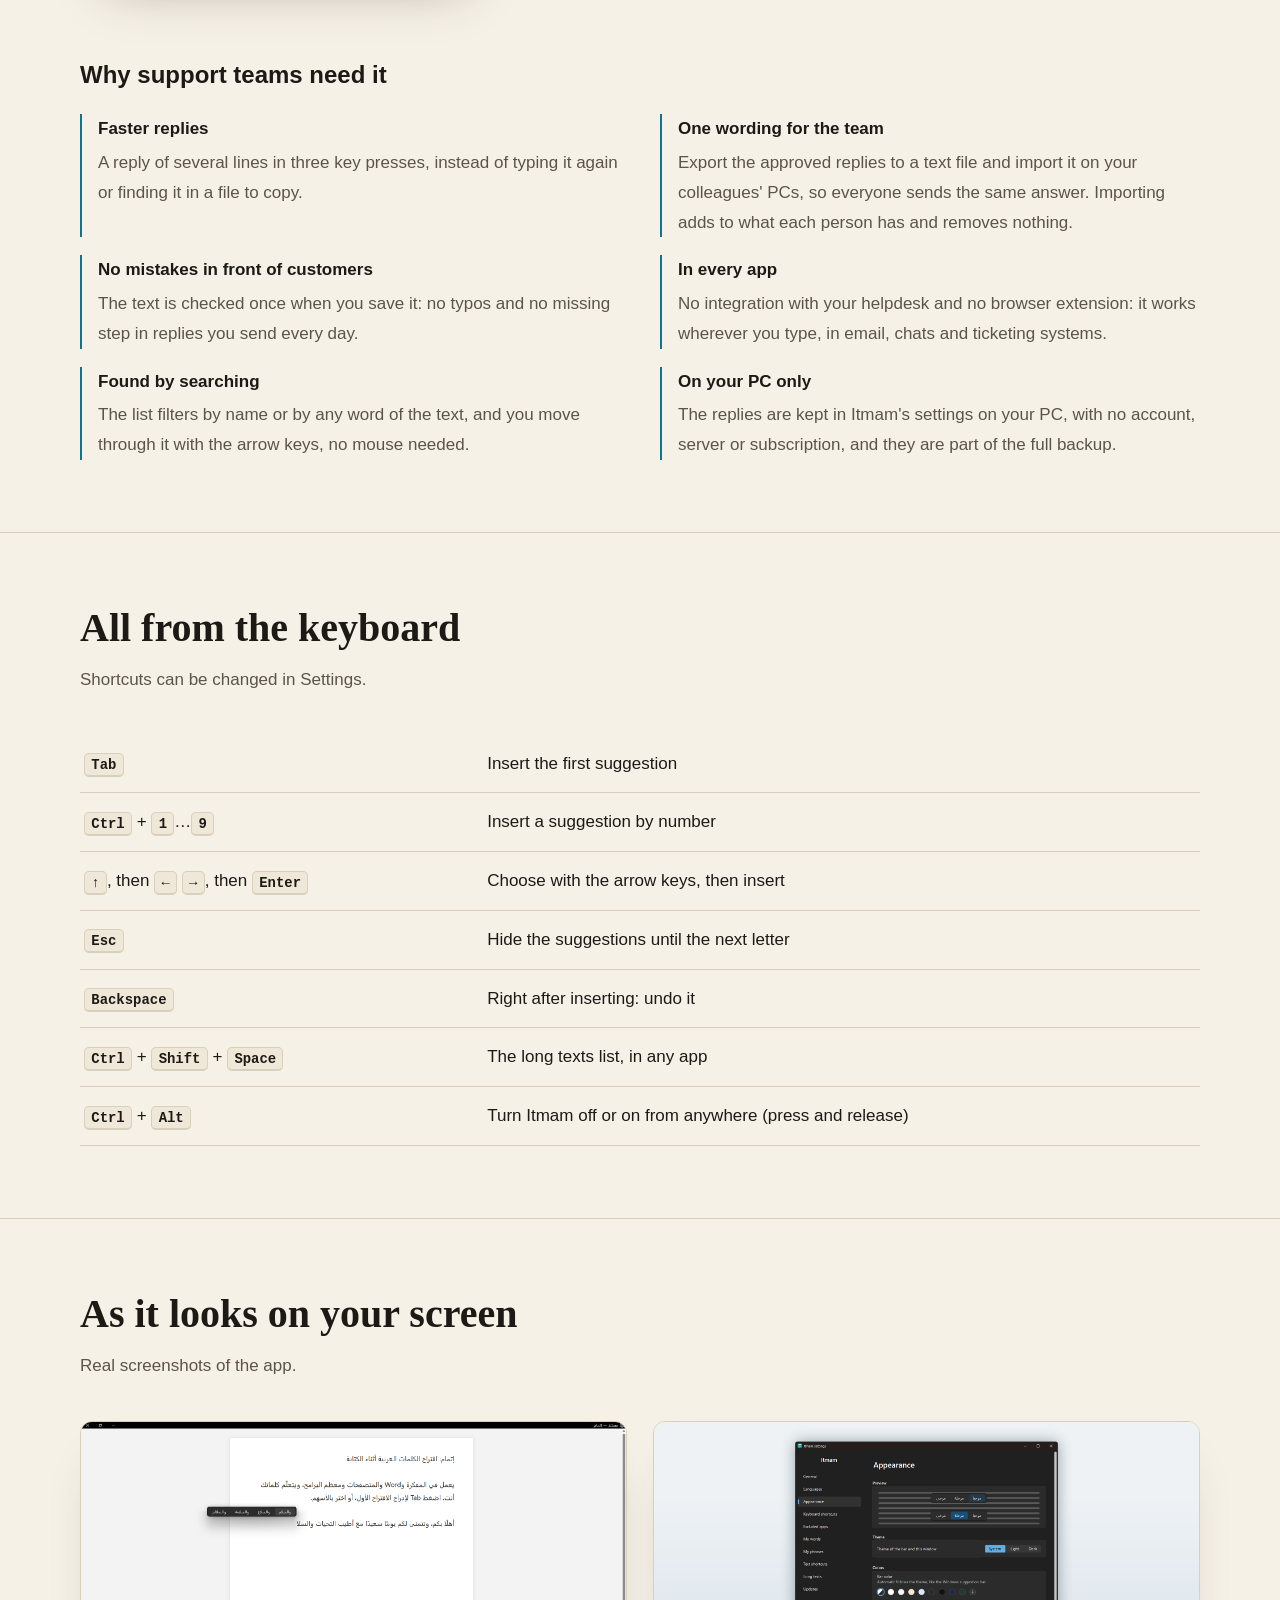
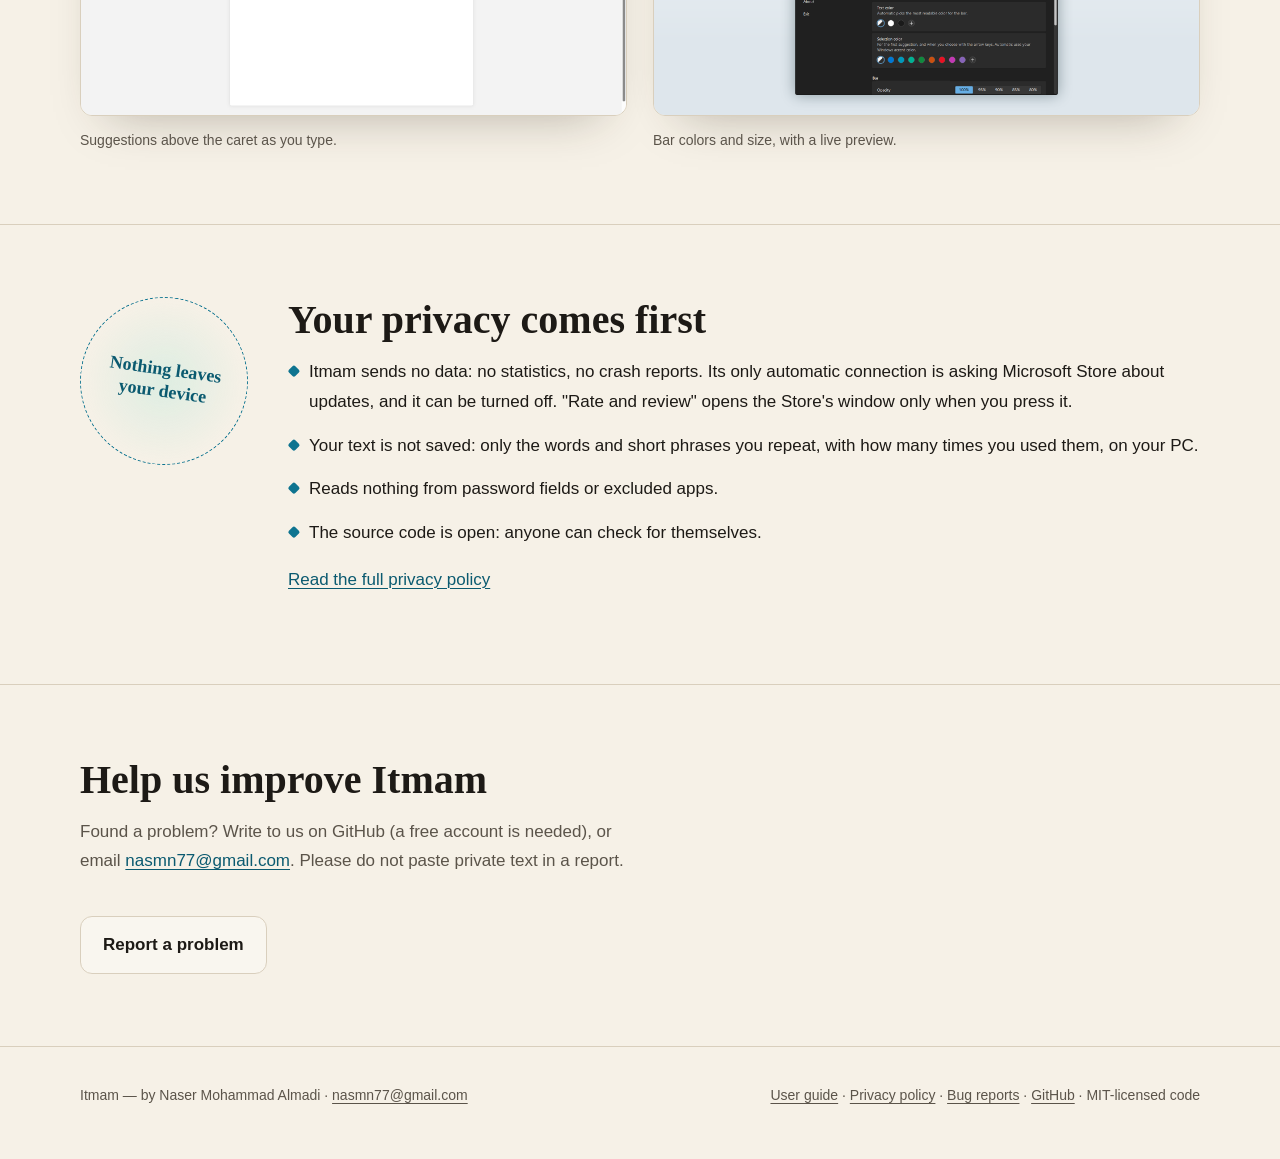
==== commit 4cd593c5: "docs(site): Microsoft's Store badge in place of the Store button The badge from Microsoft's generato" ====
--- a/site/en/index.html
+++ b/site/en/index.html
@@ -32,9 +32,9 @@
       <h1 class="reveal d1">Type the start of a word. <em>Itmam</em> finishes it.</h1>
       <p class="lede reveal d2">Suggestions above the caret in any app: Arabic from a dictionary of about 880,000 words, English and other languages too, learning your own words as you go.</p>
       <div class="actions reveal d3">
-        <a class="btn primary" href="https://apps.microsoft.com/detail/9P08F7KGRJB0" target="_blank" rel="noopener">
-          <svg viewBox="0 0 24 24" aria-hidden="true"><path fill="currentColor" d="M3 3h8.5v8.5H3zm9.5 0H21v8.5h-8.5zM3 12.5h8.5V21H3zm9.5 0H21V21h-8.5z"/></svg>
-          Get it from Microsoft Store
+        <a class="store-badge" href="https://get.microsoft.com/installer/download/9p08f7kgrjb0?referrer=appbadge" target="_self">
+          <img class="on-light" src="../assets/store-badge/en-light.svg" alt="Download from the Microsoft Store" width="200" height="55">
+          <img class="on-dark" src="../assets/store-badge/en-dark.svg" alt="Download from the Microsoft Store" width="200" height="55">
         </a>
         <a class="btn ghost" href="https://github.com/nasmn77/Itmam" target="_blank" rel="noopener">Source on GitHub</a>
         <a class="btn ghost" href="../assets/guide/itmam-guide-en.pdf" target="_blank" rel="noopener">User guide (PDF)</a>
--- a/site/assets/style.css
+++ b/site/assets/style.css
@@ -187,6 +187,19 @@
 }
 .btn.ghost { color: var(--ink); border: 1px solid var(--rule); background: color-mix(in srgb, var(--card) 70%, transparent); }
 .btn svg { width: 18px; height: 18px; flex: none; }
+
+/* Microsoft's own Store badge (from its badge generator), hosted here: the page requests nothing from elsewhere. */
+.store-badge { display: inline-block; line-height: 0; transition: transform .15s ease; }
+.store-badge:hover { transform: translateY(-1px); }
+.store-badge:focus-visible { outline: 2px solid var(--teal); outline-offset: 3px; border-radius: 6px; }
+.store-badge img { width: 200px; height: auto; }
+.store-badge .on-dark { display: none; }
+@media (prefers-color-scheme: dark) {
+  :root:not([data-theme="light"]) .store-badge .on-light { display: none; }
+  :root:not([data-theme="light"]) .store-badge .on-dark { display: inline; }
+}
+:root[data-theme="dark"] .store-badge .on-light { display: none; }
+:root[data-theme="dark"] .store-badge .on-dark { display: inline; }
 
 .note { margin-top: 16px; font-size: 14px; color: var(--ink-soft); }
 
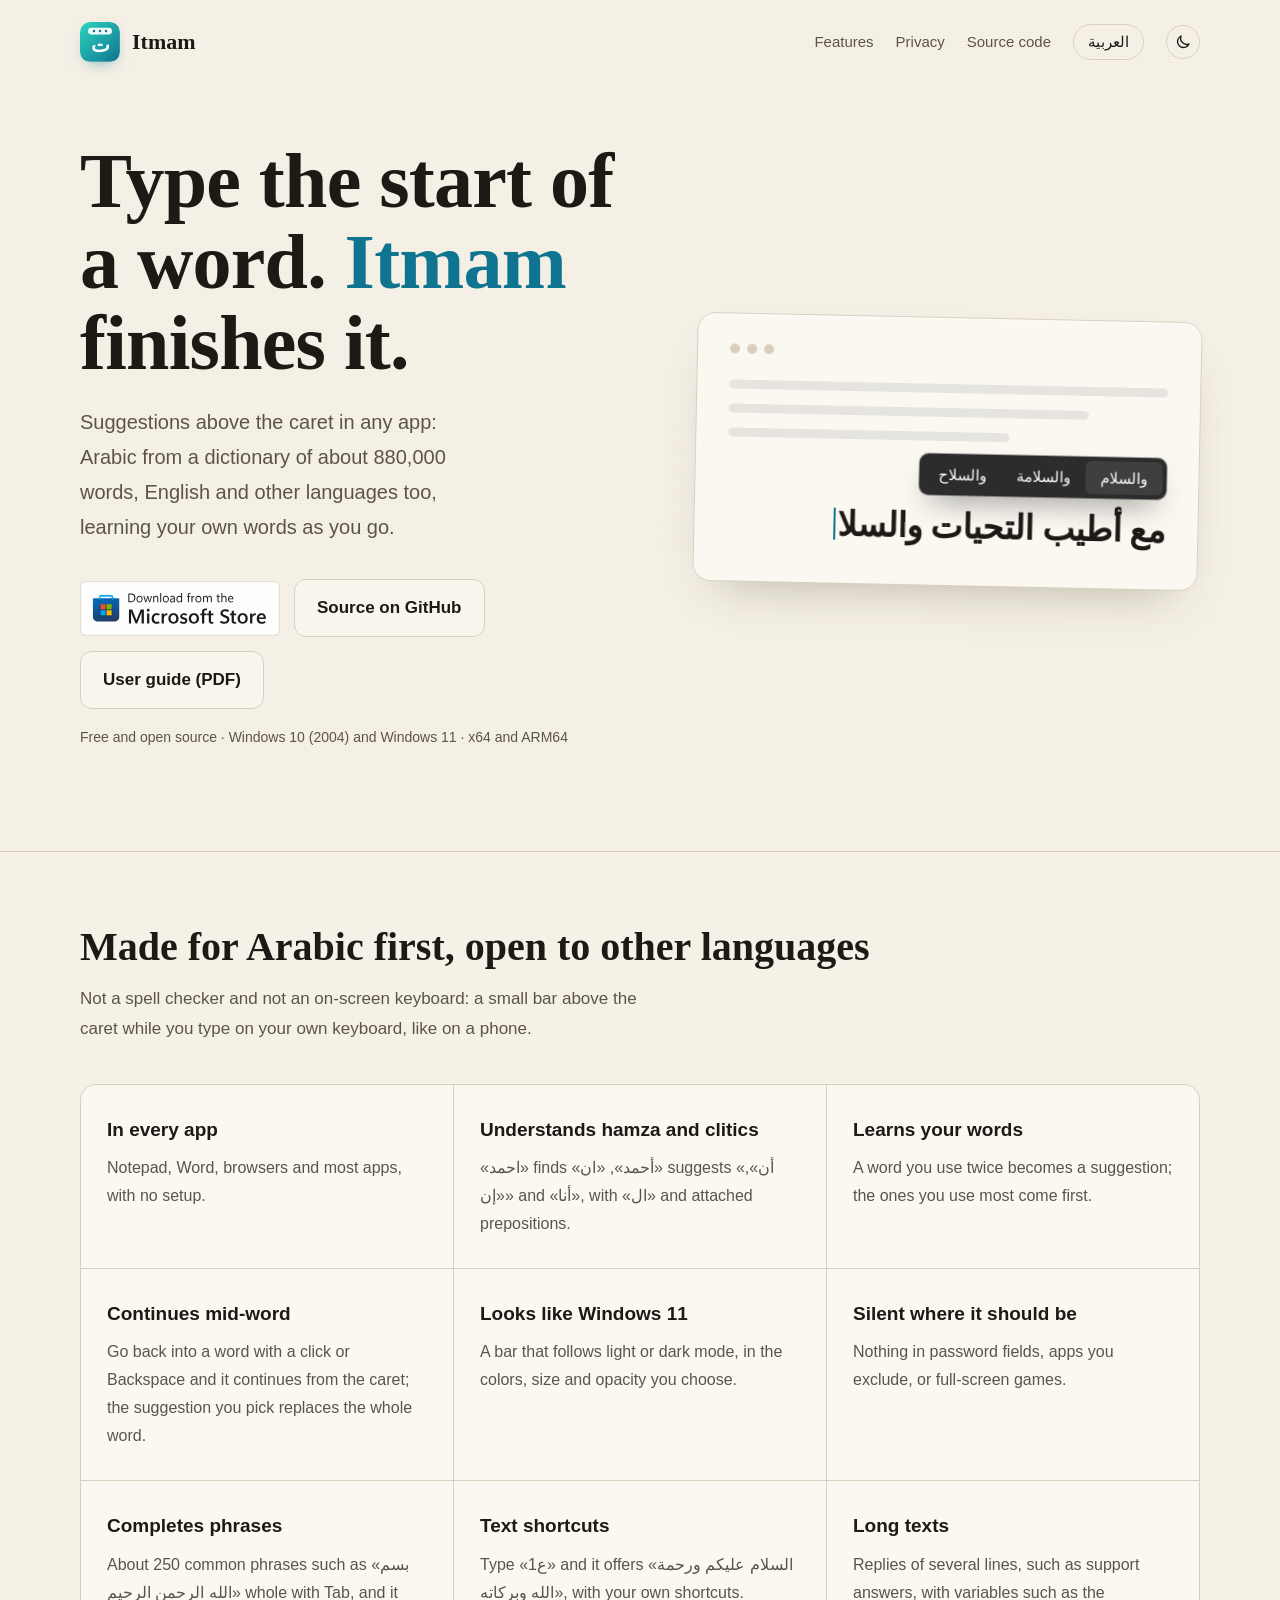
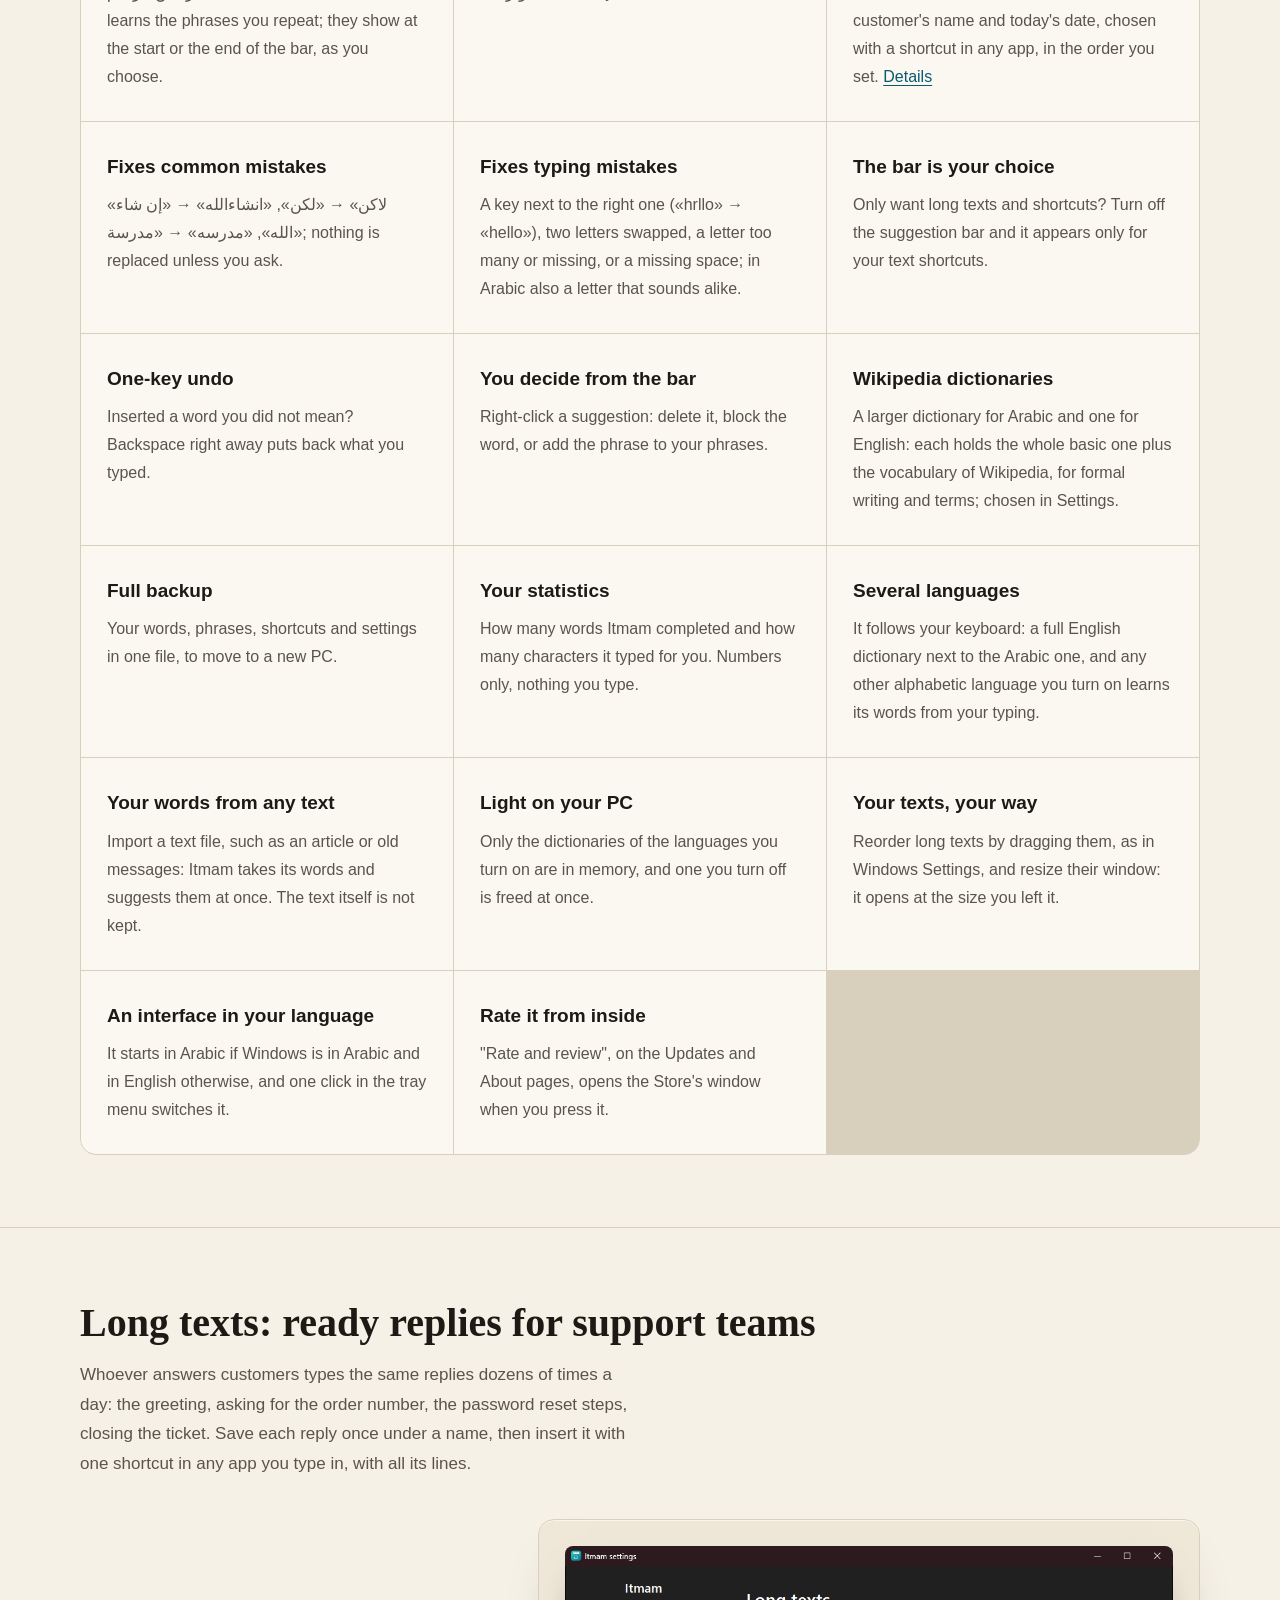
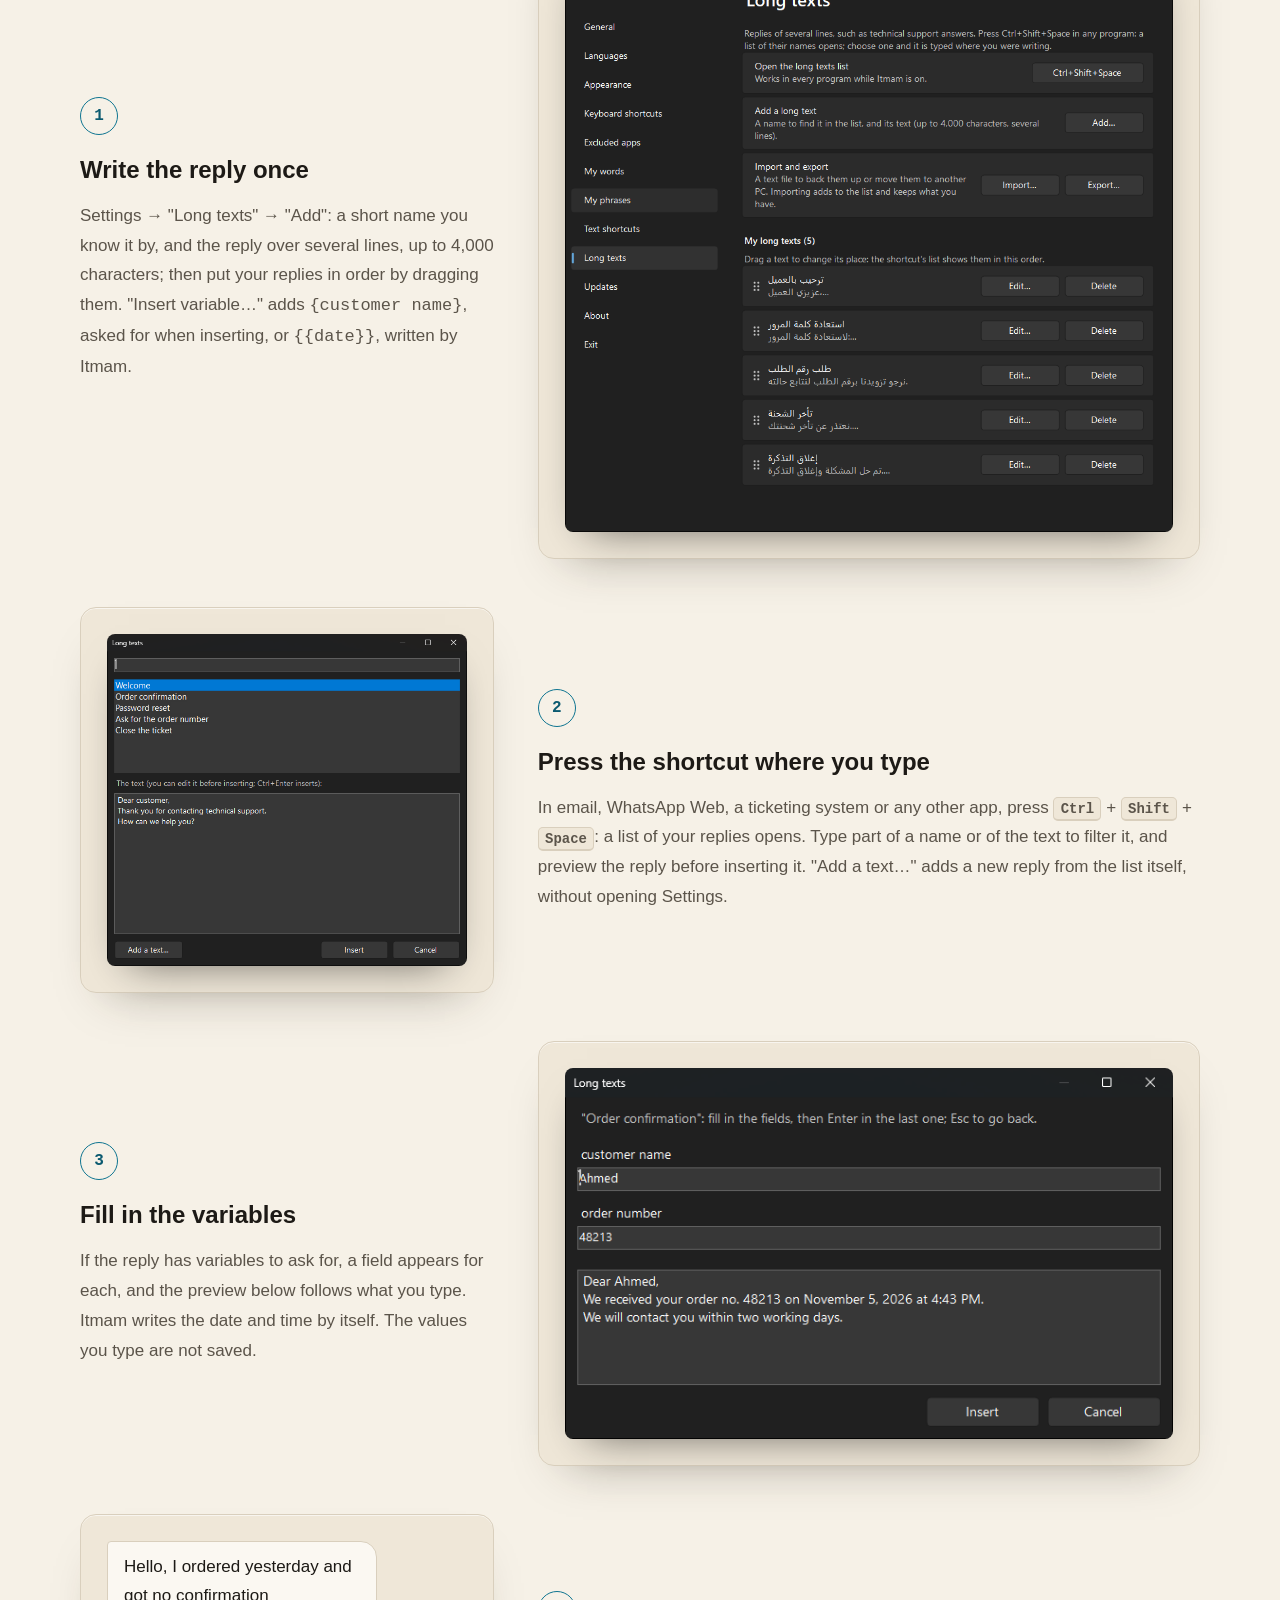
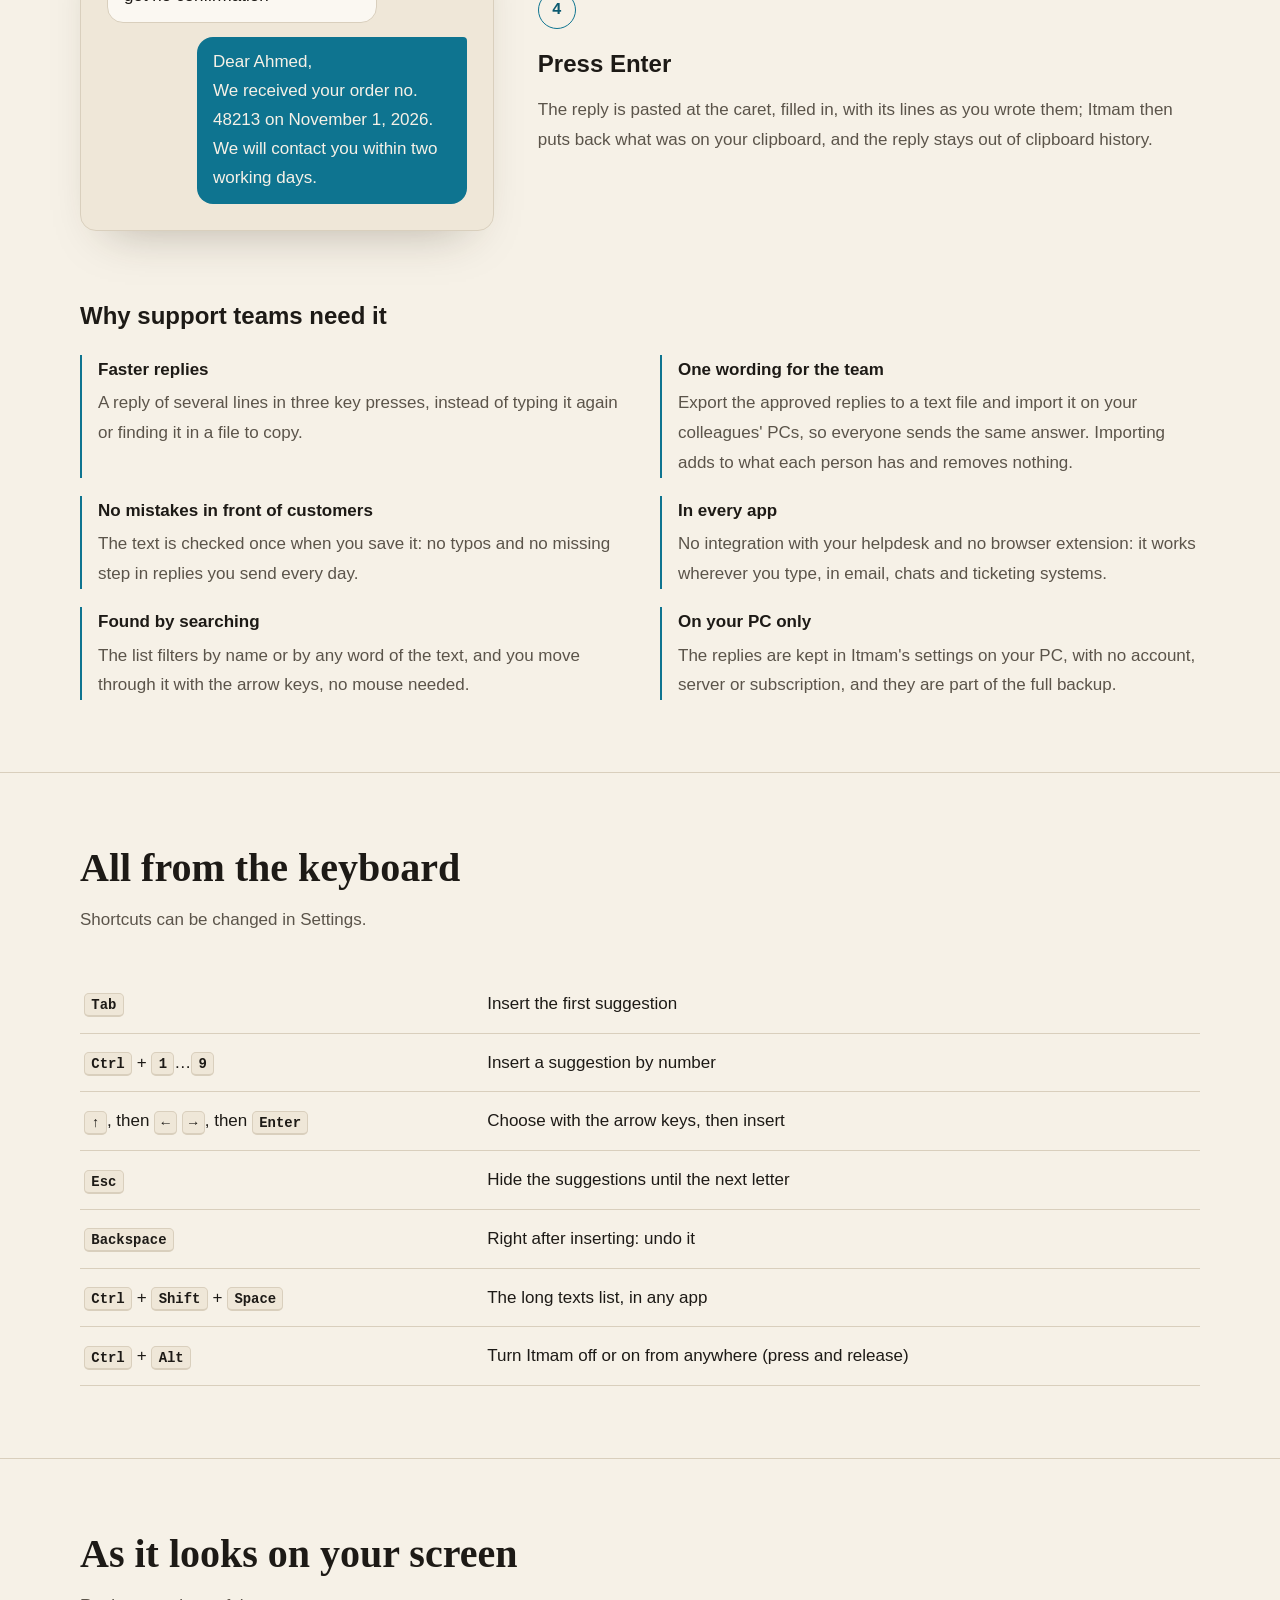
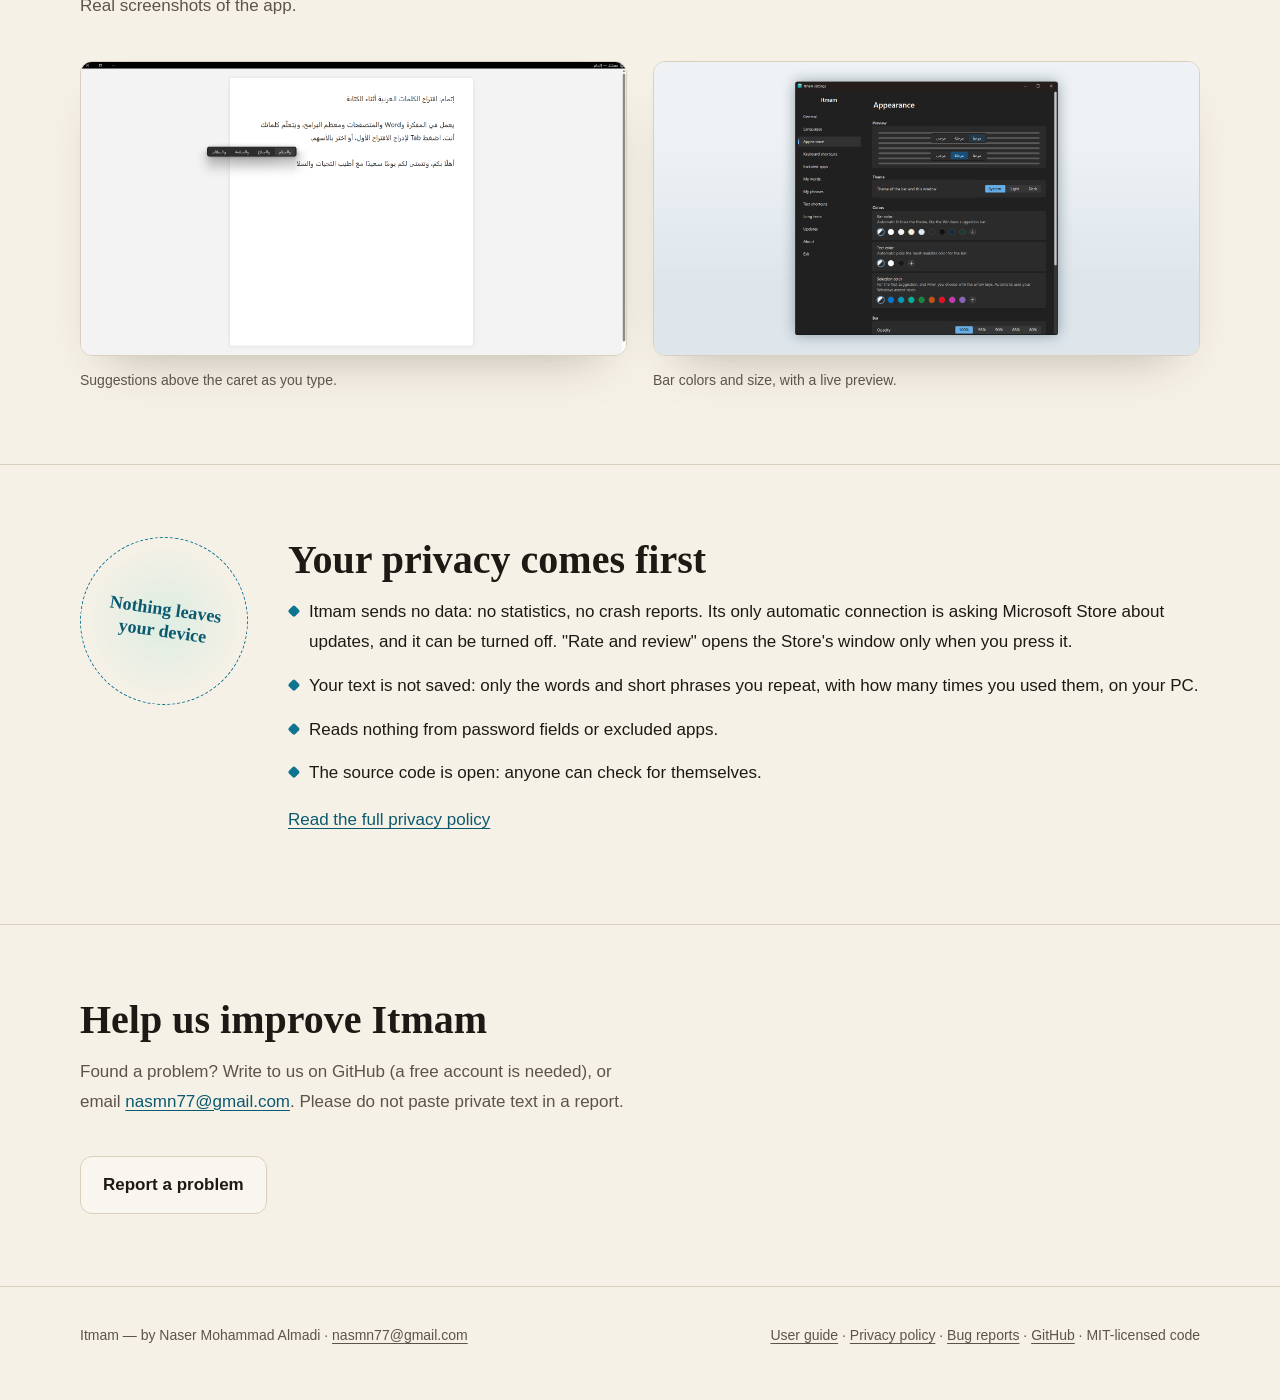
==== commit f83823d3: "Merge branch 'site-2.3' Co-Authored-By: Claude Opus 5.5 <noreply@anthropic.com>" ====
--- a/site/en/index.html
+++ b/site/en/index.html
@@ -32,7 +32,7 @@
       <h1 class="reveal d1">Type the start of a word. <em>Itmam</em> finishes it.</h1>
       <p class="lede reveal d2">Suggestions above the caret in any app: Arabic from a dictionary of about 880,000 words, English and other languages too, learning your own words as you go.</p>
       <div class="actions reveal d3">
-        <a class="store-badge" href="https://get.microsoft.com/installer/download/9p08f7kgrjb0?referrer=appbadge" target="_self">
+        <a class="store-badge" href="https://apps.microsoft.com/detail/9P08F7KGRJB0" target="_blank" rel="noopener">
           <img class="on-light" src="../assets/store-badge/en-light.svg" alt="Download from the Microsoft Store" width="200" height="55">
           <img class="on-dark" src="../assets/store-badge/en-dark.svg" alt="Download from the Microsoft Store" width="200" height="55">
         </a>
@@ -68,6 +68,8 @@
         <div class="feature"><h3>Text shortcuts</h3><p>Type «ع1» and it offers «السلام عليكم ورحمة الله وبركاته», with your own shortcuts.</p></div>
         <div class="feature"><h3>Long texts</h3><p>Replies of several lines, such as support answers, with variables such as the customer's name and today's date, chosen with a shortcut in any app, in the order you set. <a href="#long-phrases">Details</a></p></div>
         <div class="feature"><h3>Fixes common mistakes</h3><p>«لاكن» → «لكن», «انشاءالله» → «إن شاء الله», «مدرسه» → «مدرسة»; nothing is replaced unless you ask.</p></div>
+        <div class="feature"><h3>Fixes typing mistakes</h3><p>A key next to the right one («hrllo» → «hello»), two letters swapped, a letter too many or missing, or a missing space; in Arabic also a letter that sounds alike.</p></div>
+        <div class="feature"><h3>The bar is your choice</h3><p>Only want long texts and shortcuts? Turn off the suggestion bar and it appears only for your text shortcuts.</p></div>
         <div class="feature"><h3>One-key undo</h3><p>Inserted a word you did not mean? Backspace right away puts back what you typed.</p></div>
         <div class="feature"><h3>You decide from the bar</h3><p>Right-click a suggestion: delete it, block the word, or add the phrase to your phrases.</p></div>
         <div class="feature"><h3>Wikipedia dictionaries</h3><p>A larger dictionary for Arabic and one for English: each holds the whole basic one plus the vocabulary of Wikipedia, for formal writing and terms; chosen in Settings.</p></div>
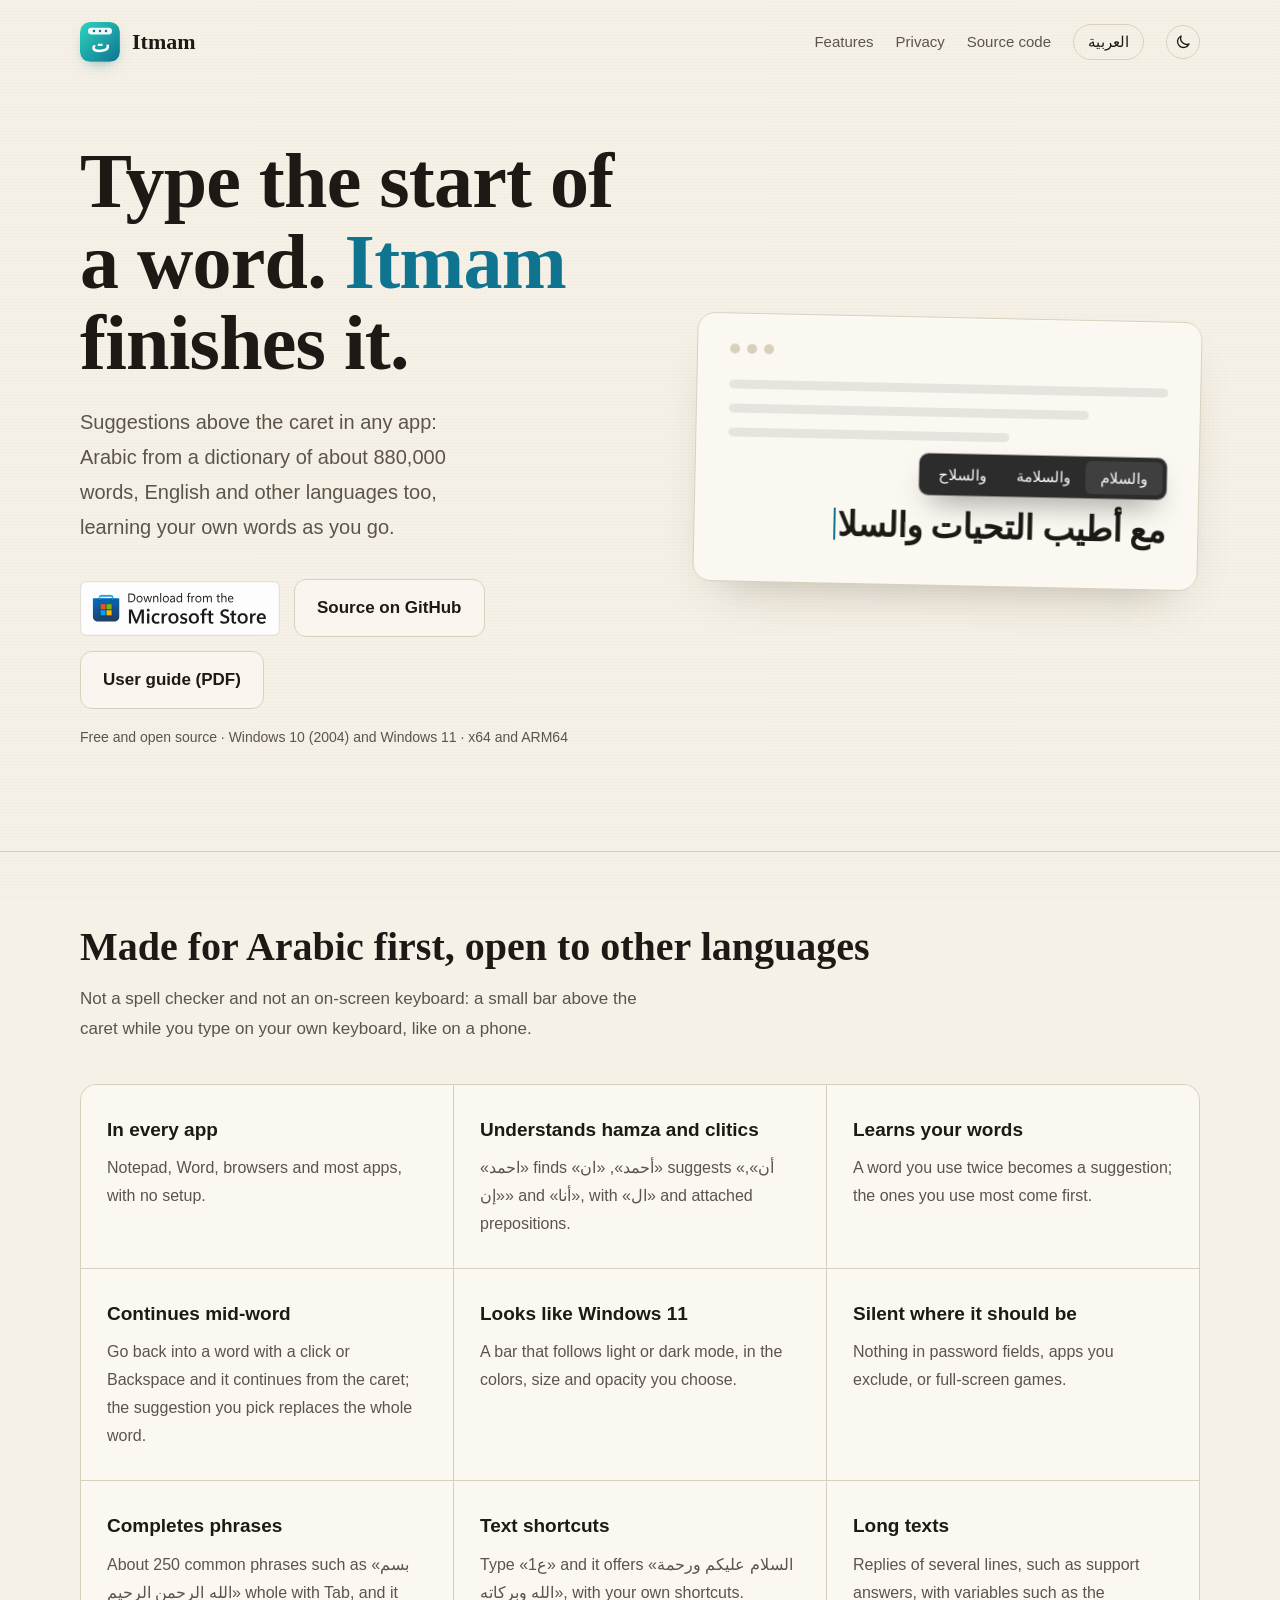
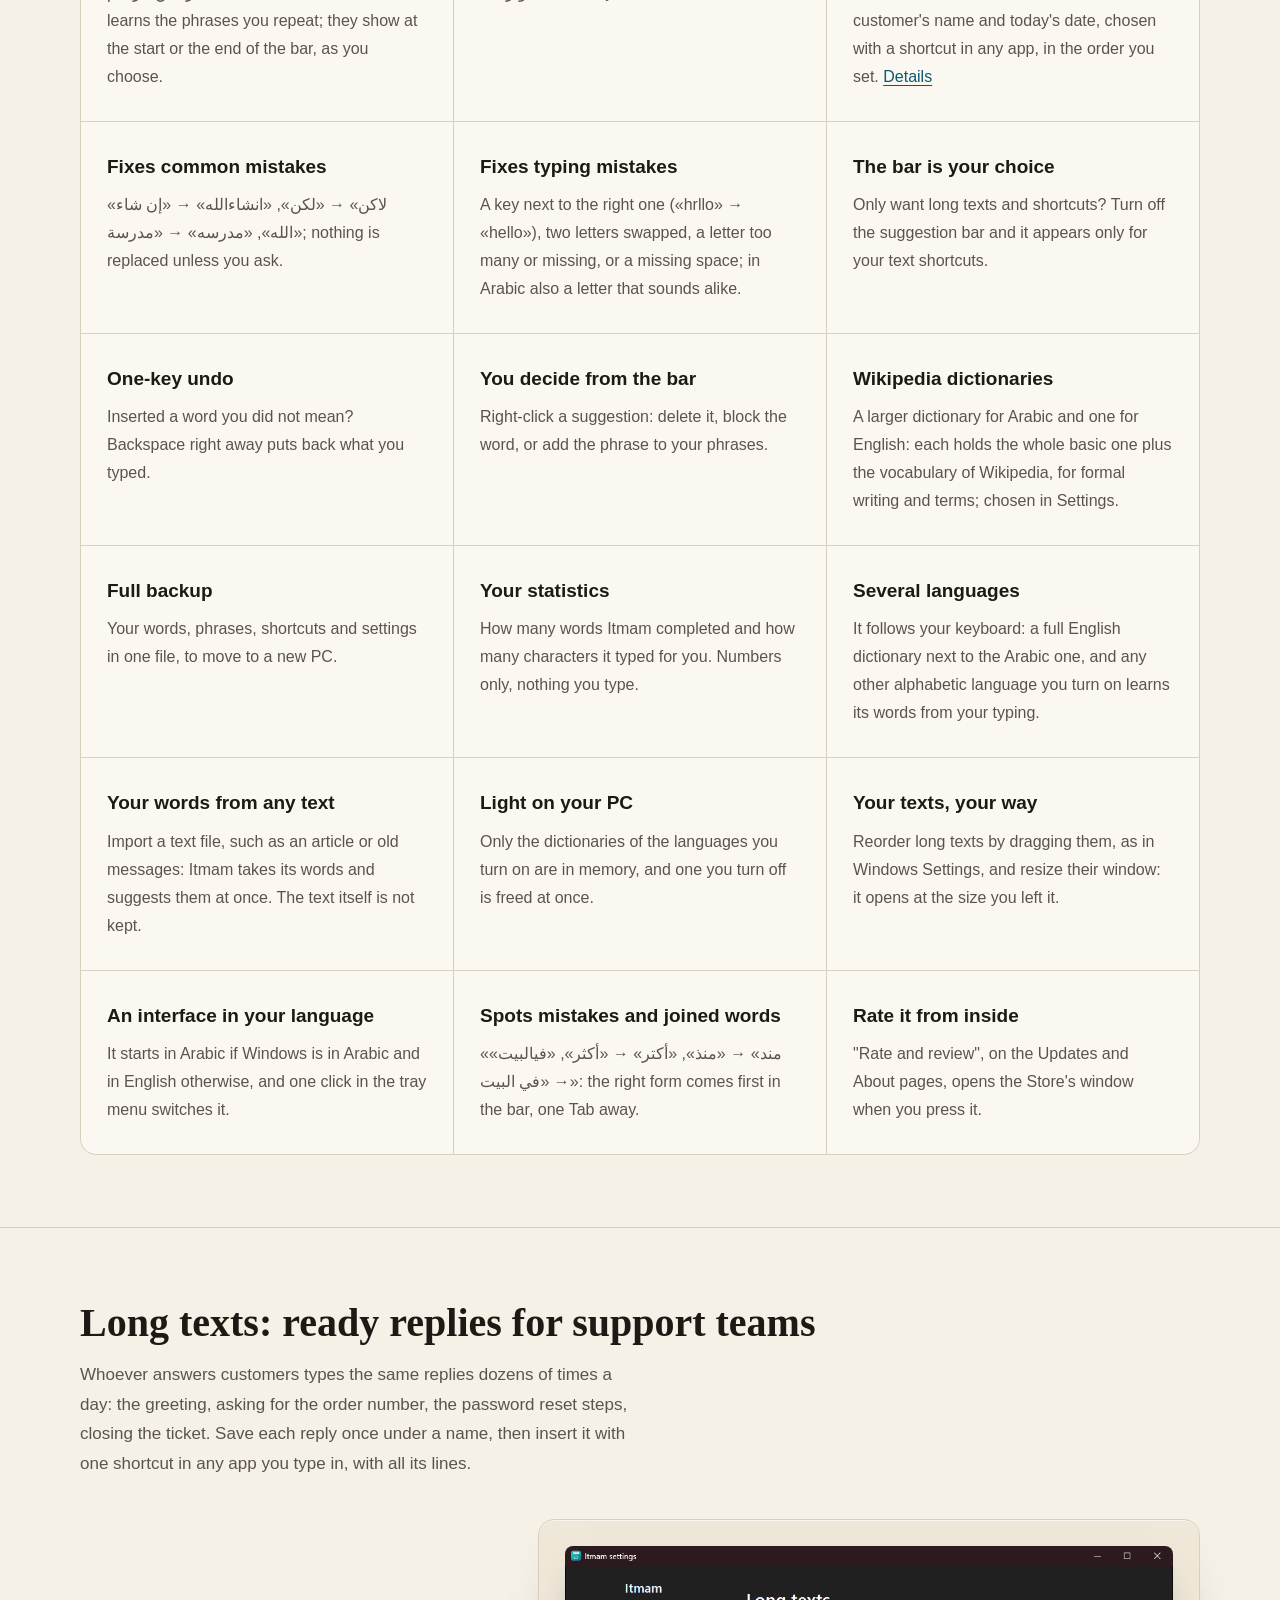
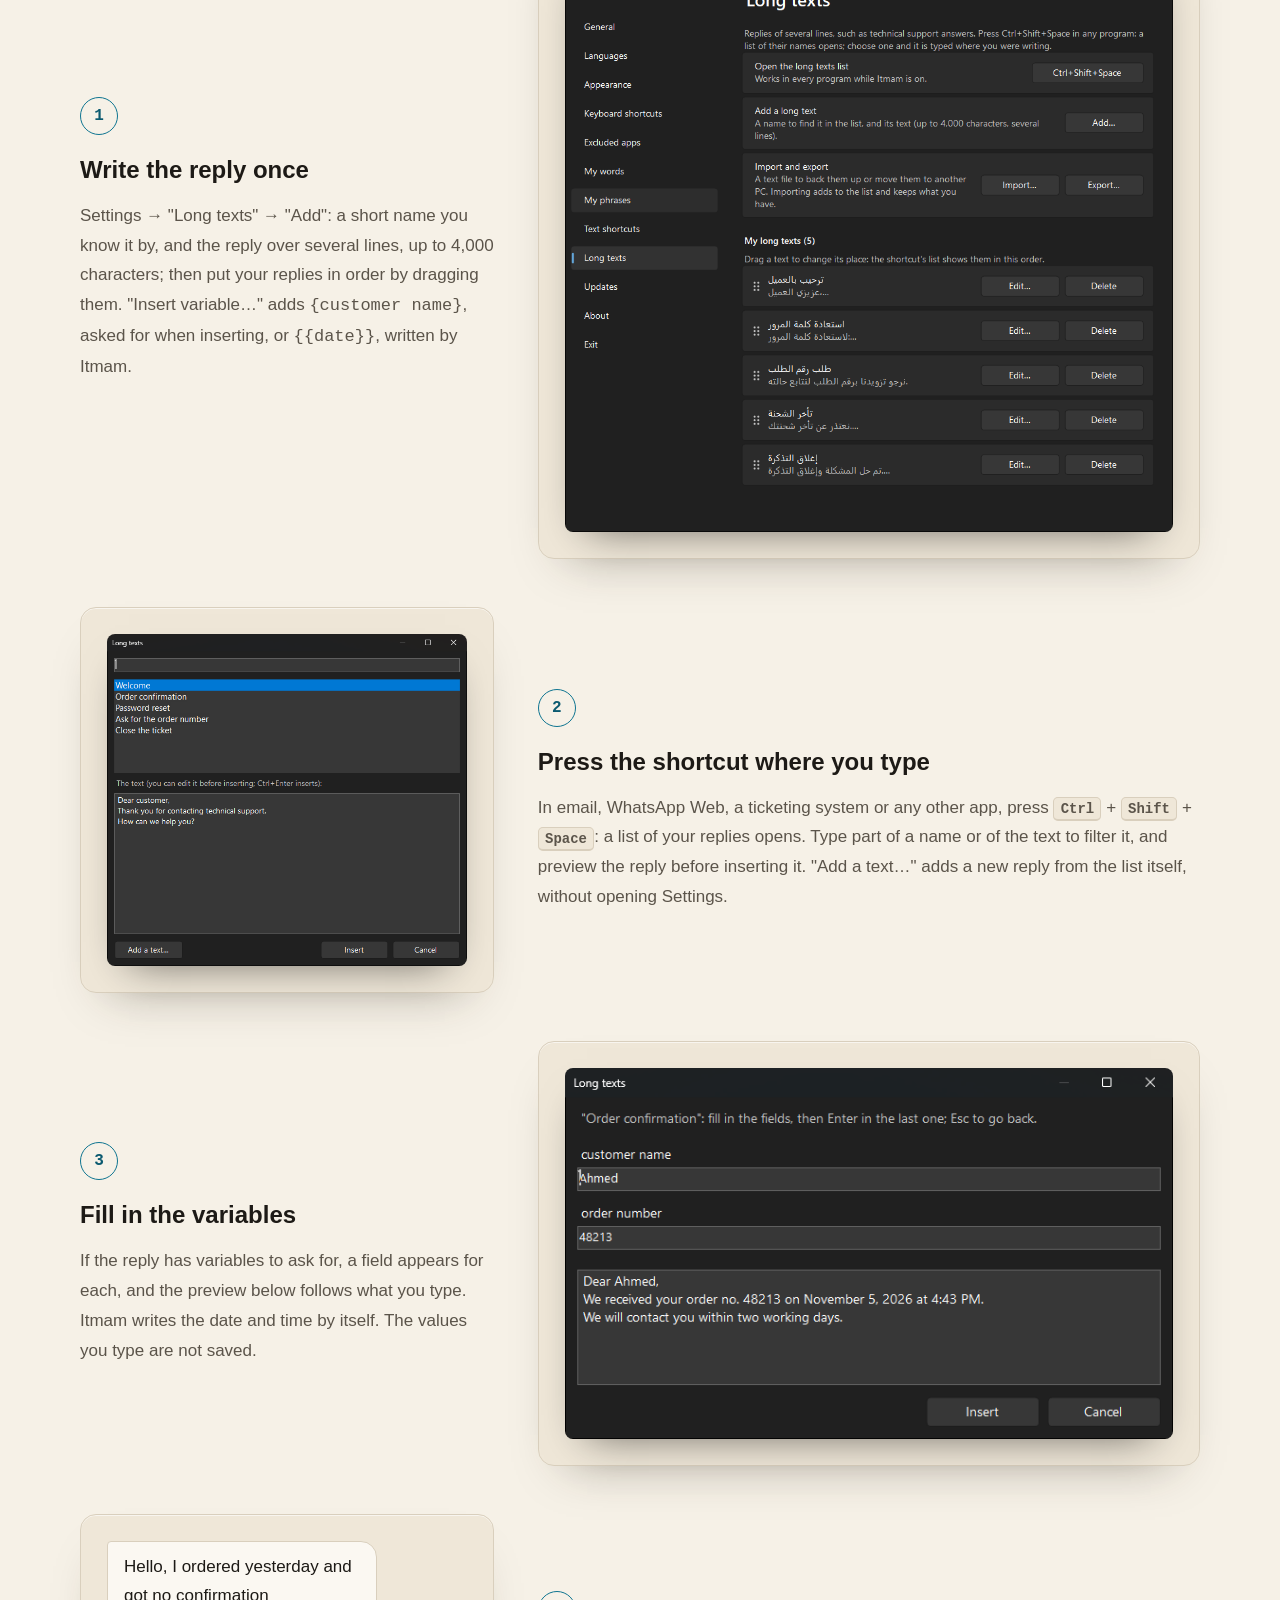
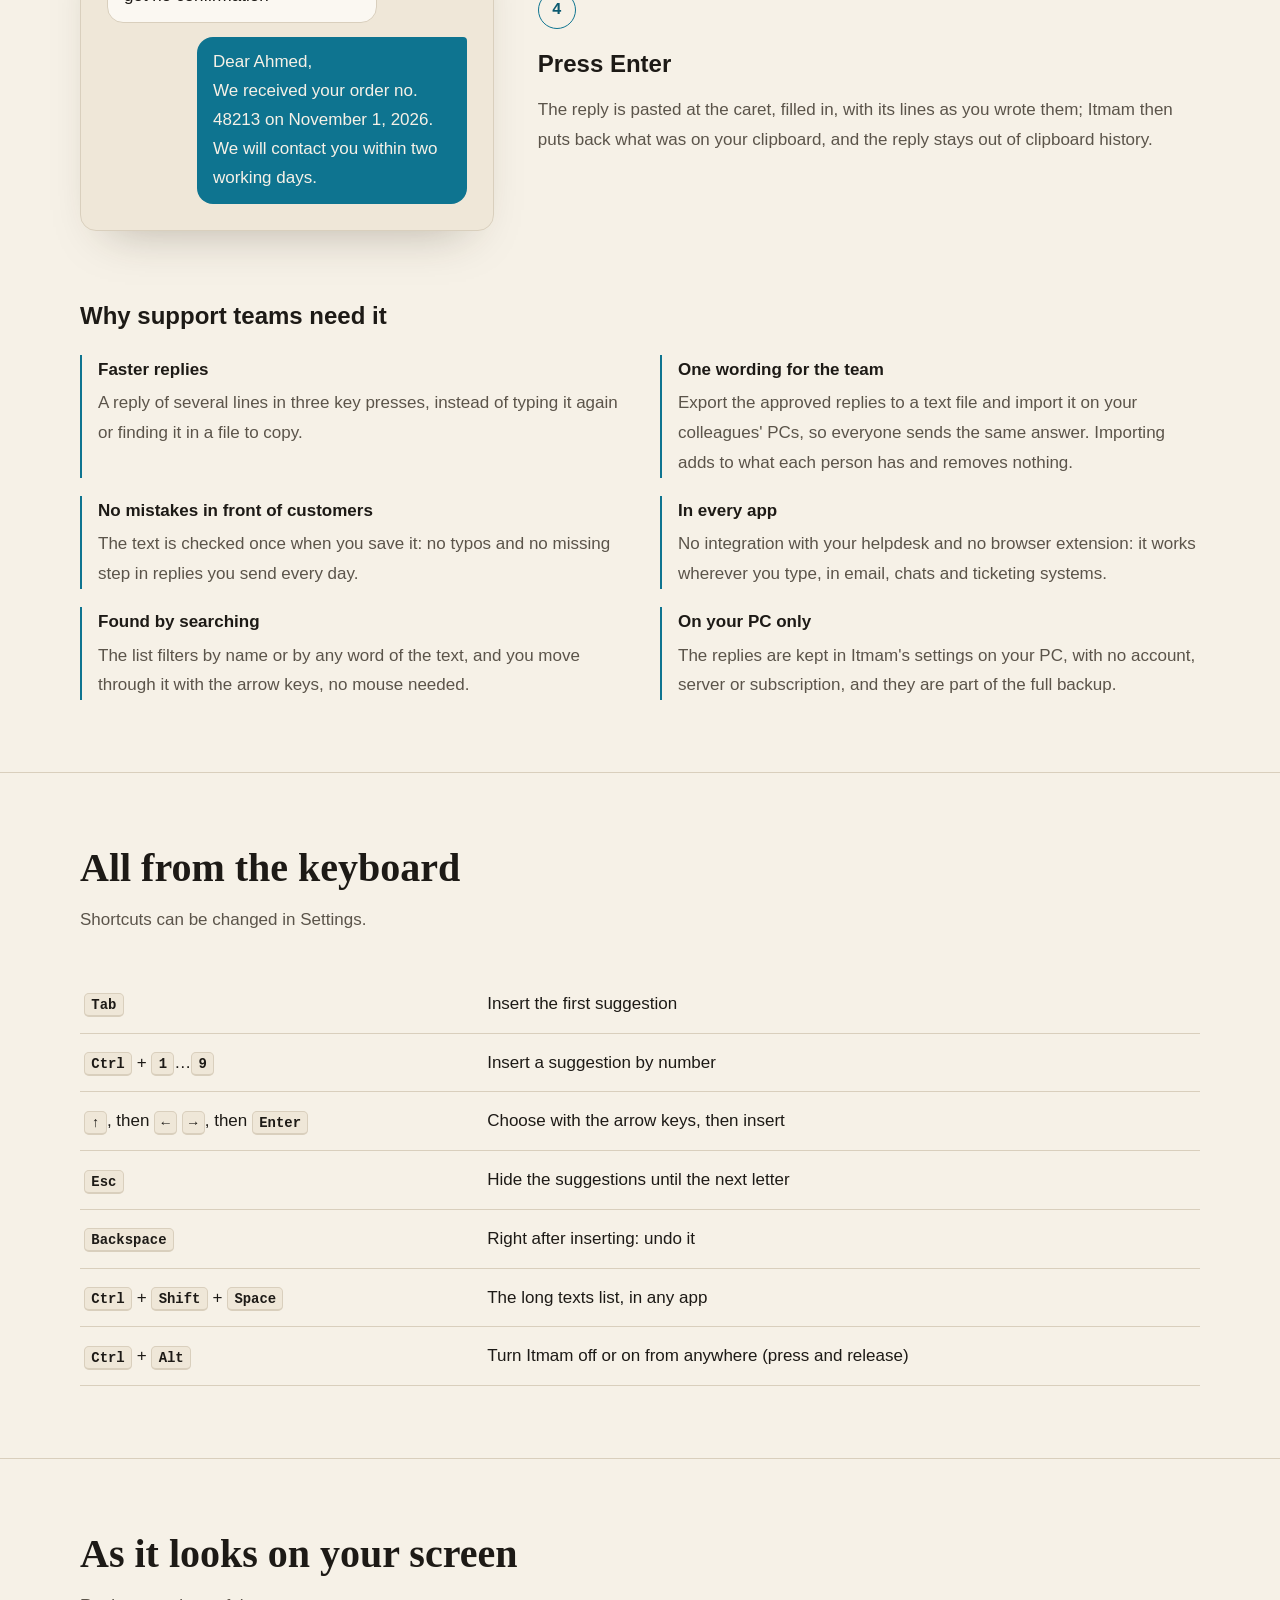
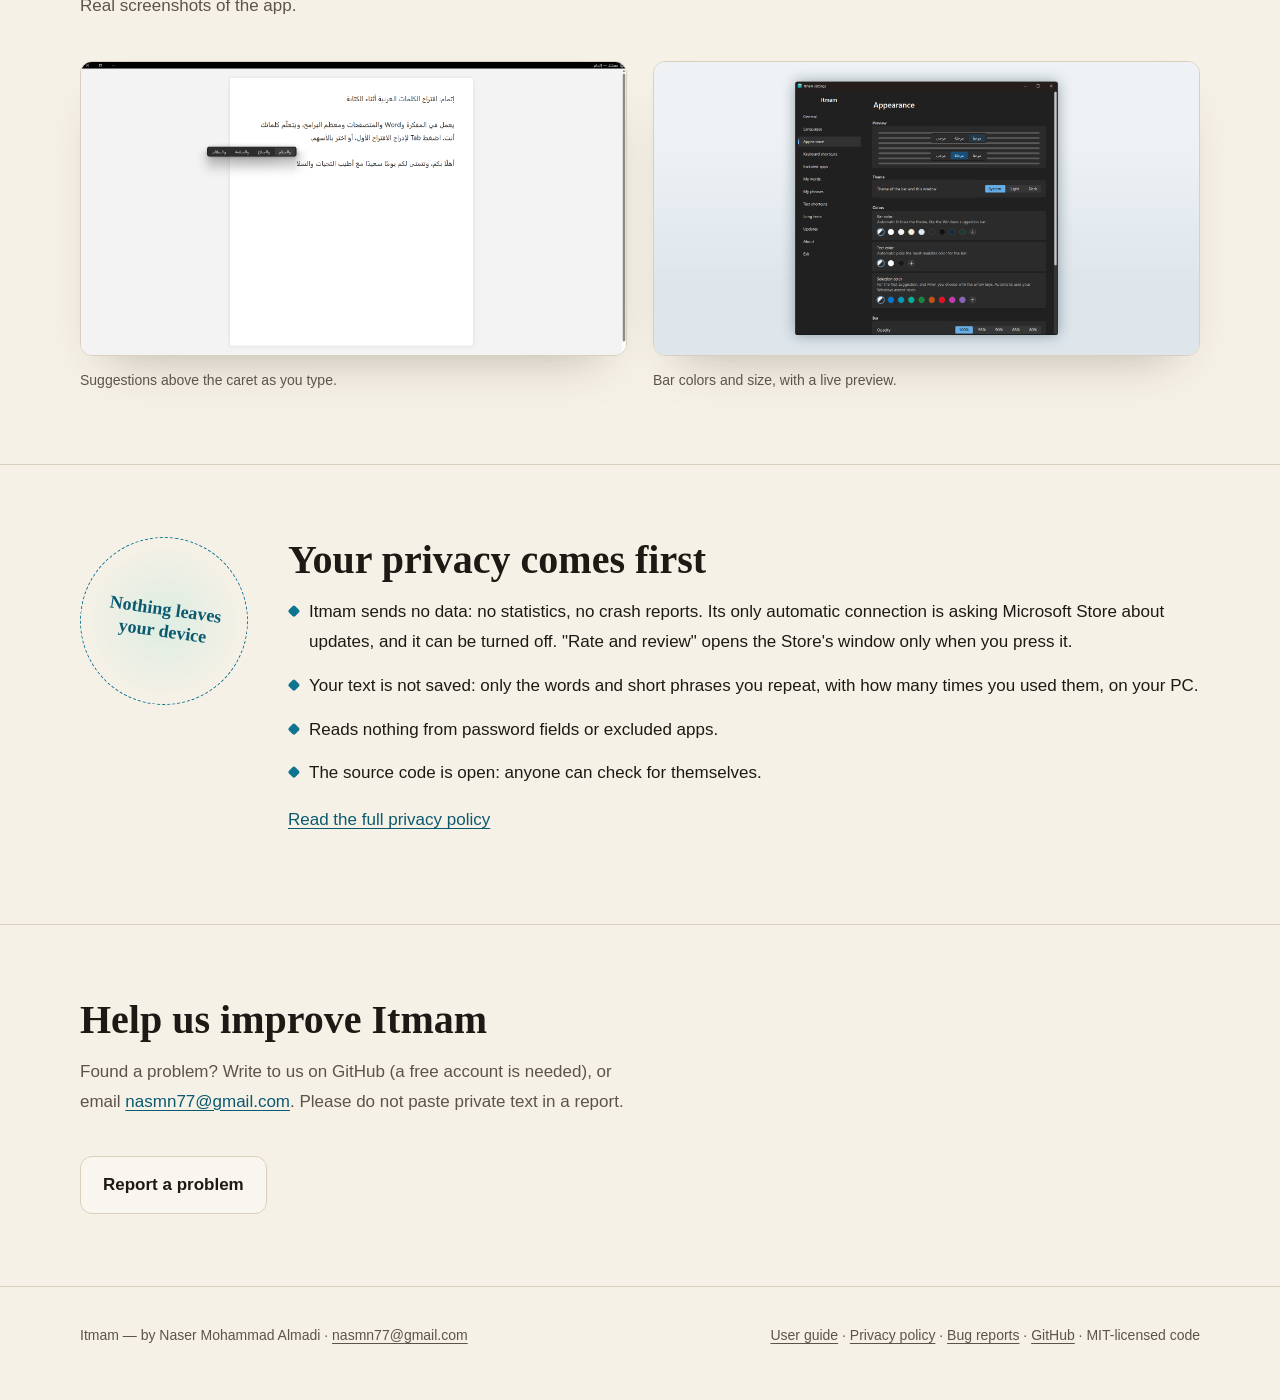
==== commit 22775c0f: "docs(site): a card for spotting mistakes and joined words Co-Authored-By: Claude Opus 5.5 <noreply@a" ====
--- a/site/en/index.html
+++ b/site/en/index.html
@@ -80,6 +80,7 @@
         <div class="feature"><h3>Light on your PC</h3><p>Only the dictionaries of the languages you turn on are in memory, and one you turn off is freed at once.</p></div>
         <div class="feature"><h3>Your texts, your way</h3><p>Reorder long texts by dragging them, as in Windows Settings, and resize their window: it opens at the size you left it.</p></div>
         <div class="feature"><h3>An interface in your language</h3><p>It starts in Arabic if Windows is in Arabic and in English otherwise, and one click in the tray menu switches it.</p></div>
+        <div class="feature"><h3>Spots mistakes and joined words</h3><p>«مند» → «منذ», «أكتر» → «أكثر», «فيالبيت» → «في البيت»: the right form comes first in the bar, one Tab away.</p></div>
         <div class="feature"><h3>Rate it from inside</h3><p>"Rate and review", on the Updates and About pages, opens the Store's window when you press it.</p></div>
       </div>
     </div>
